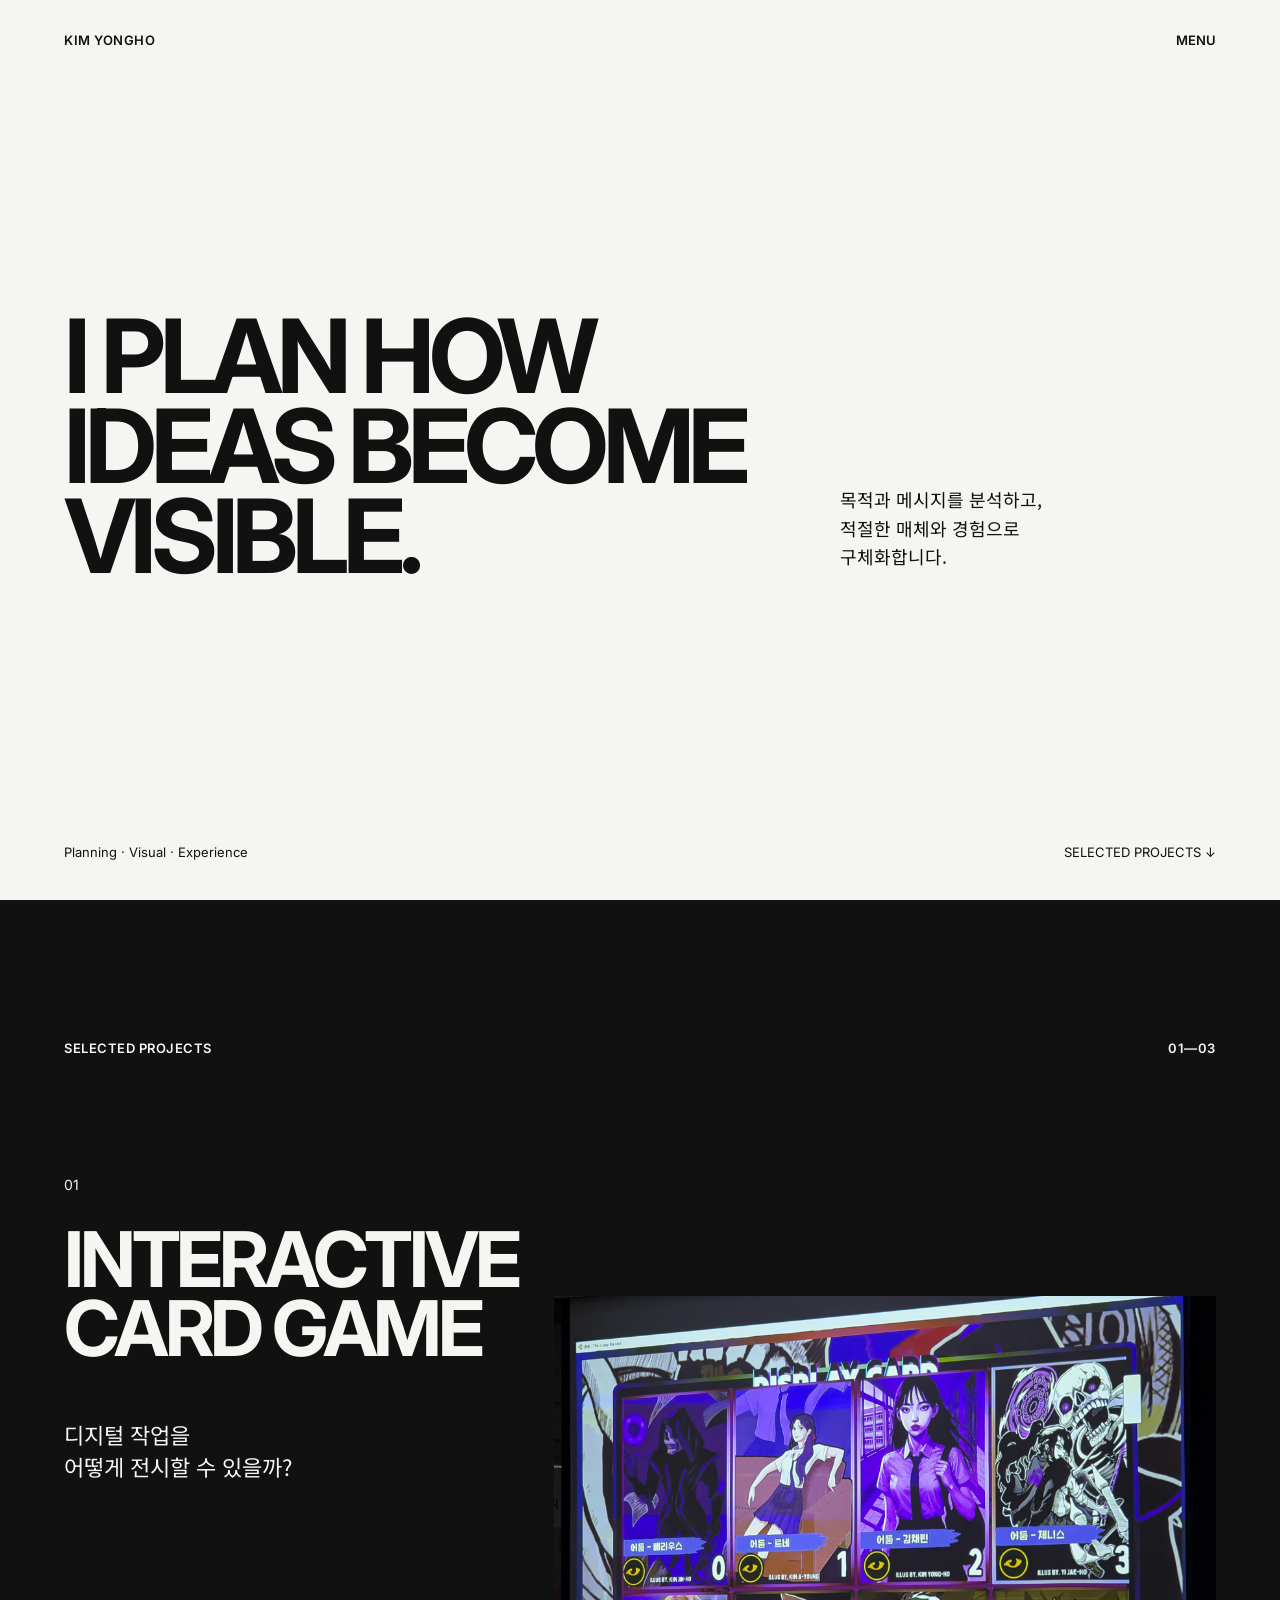
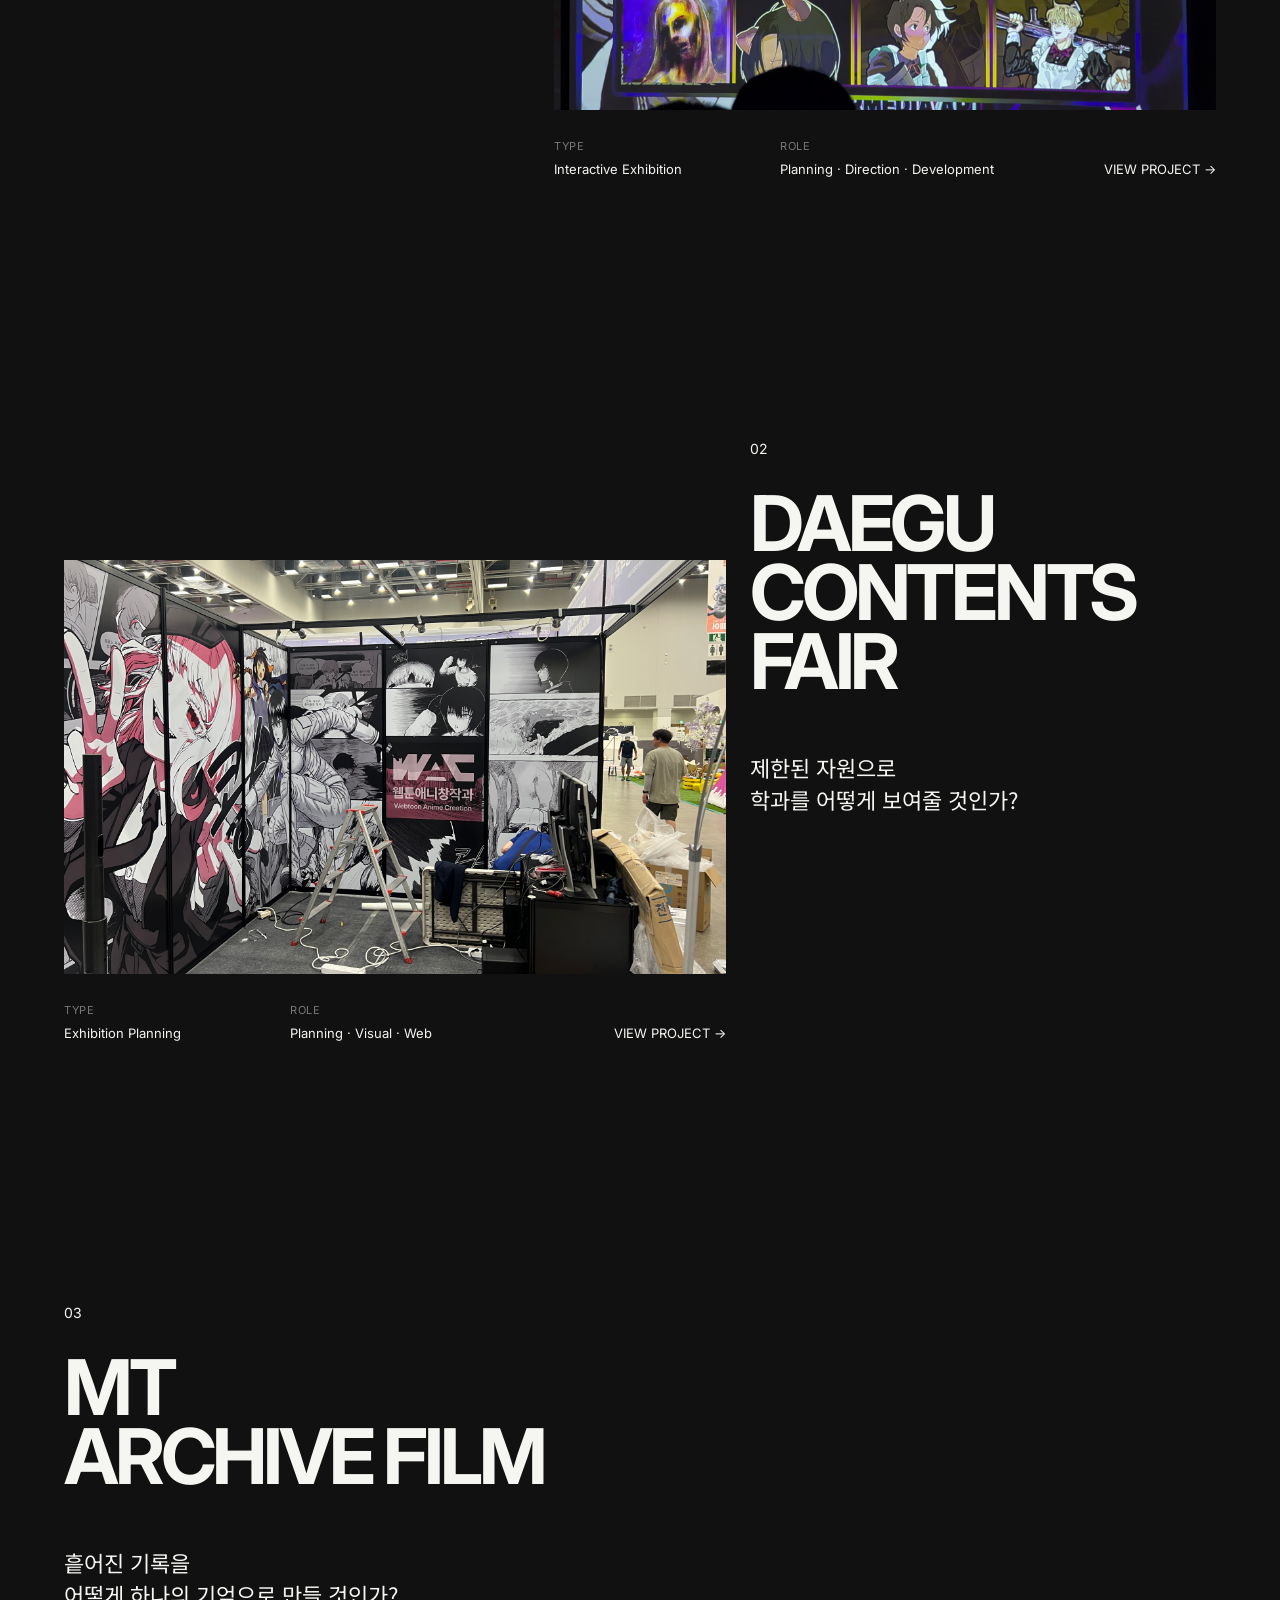
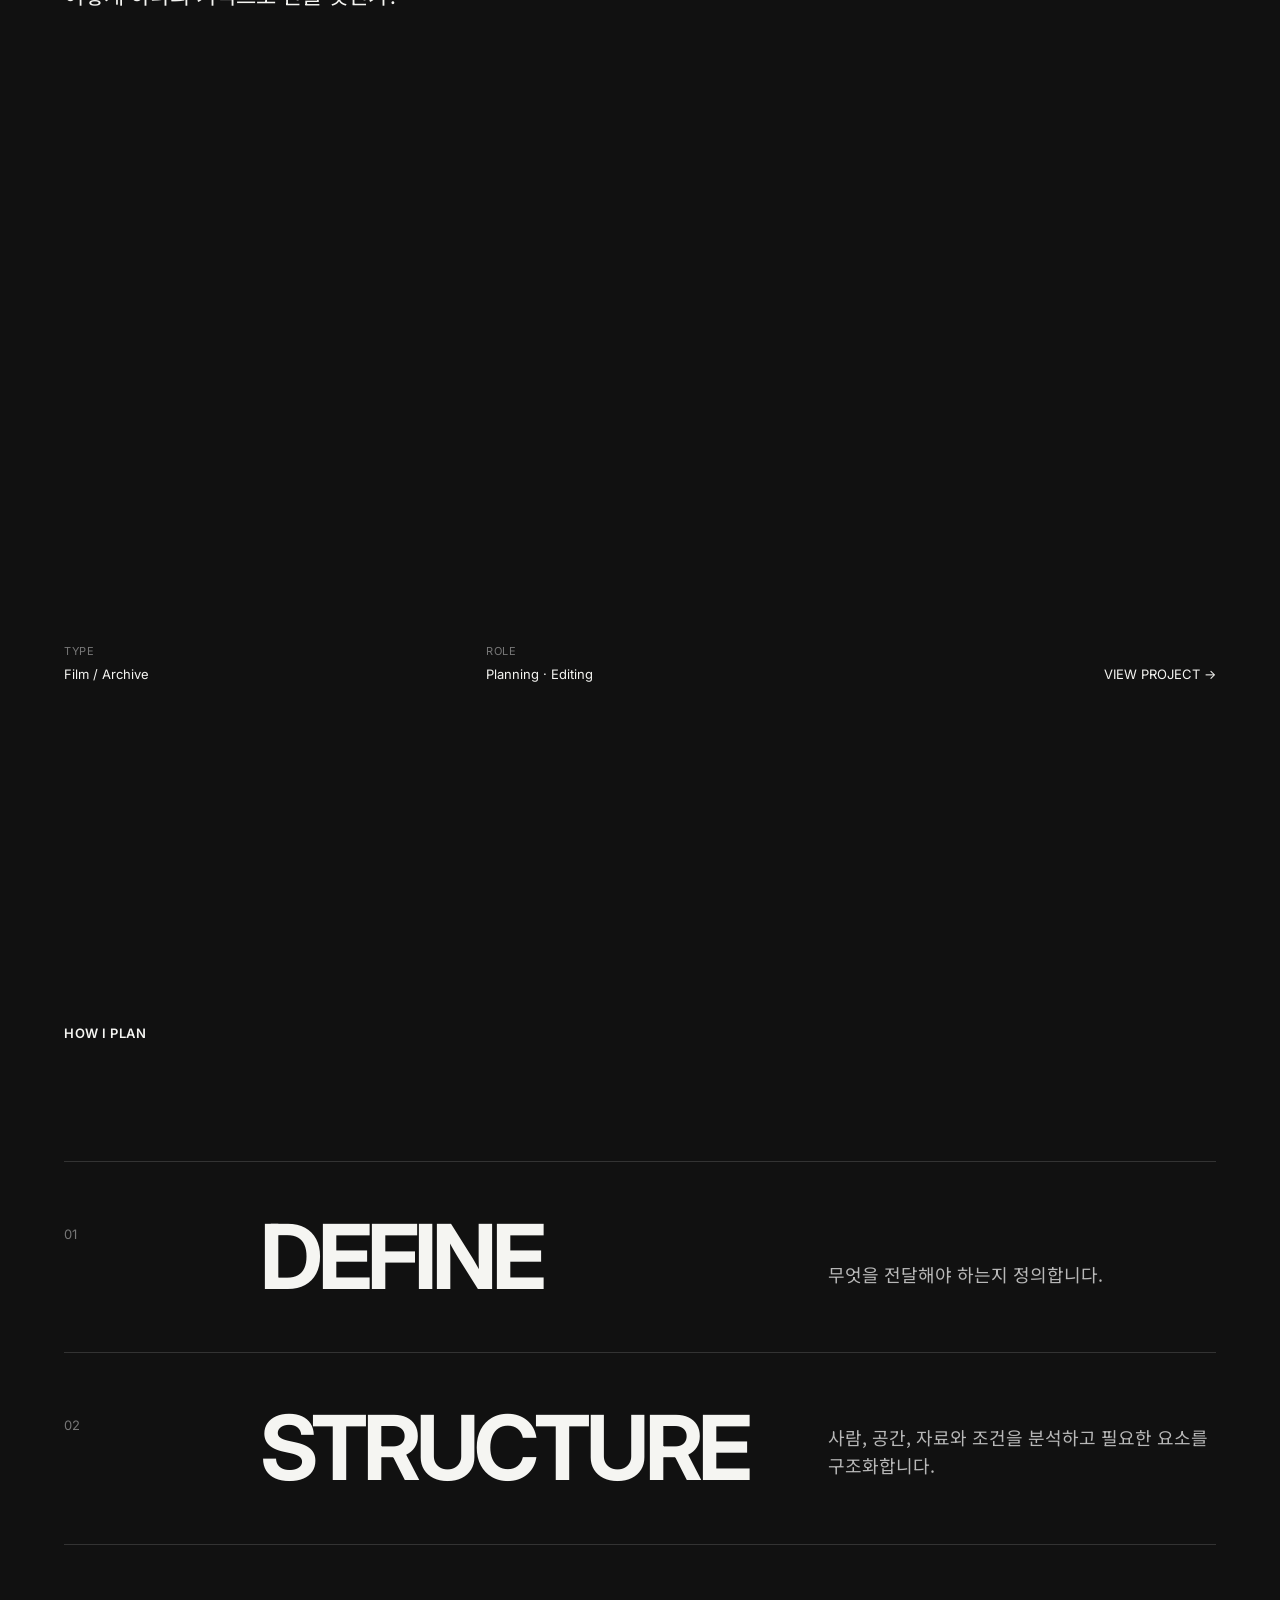
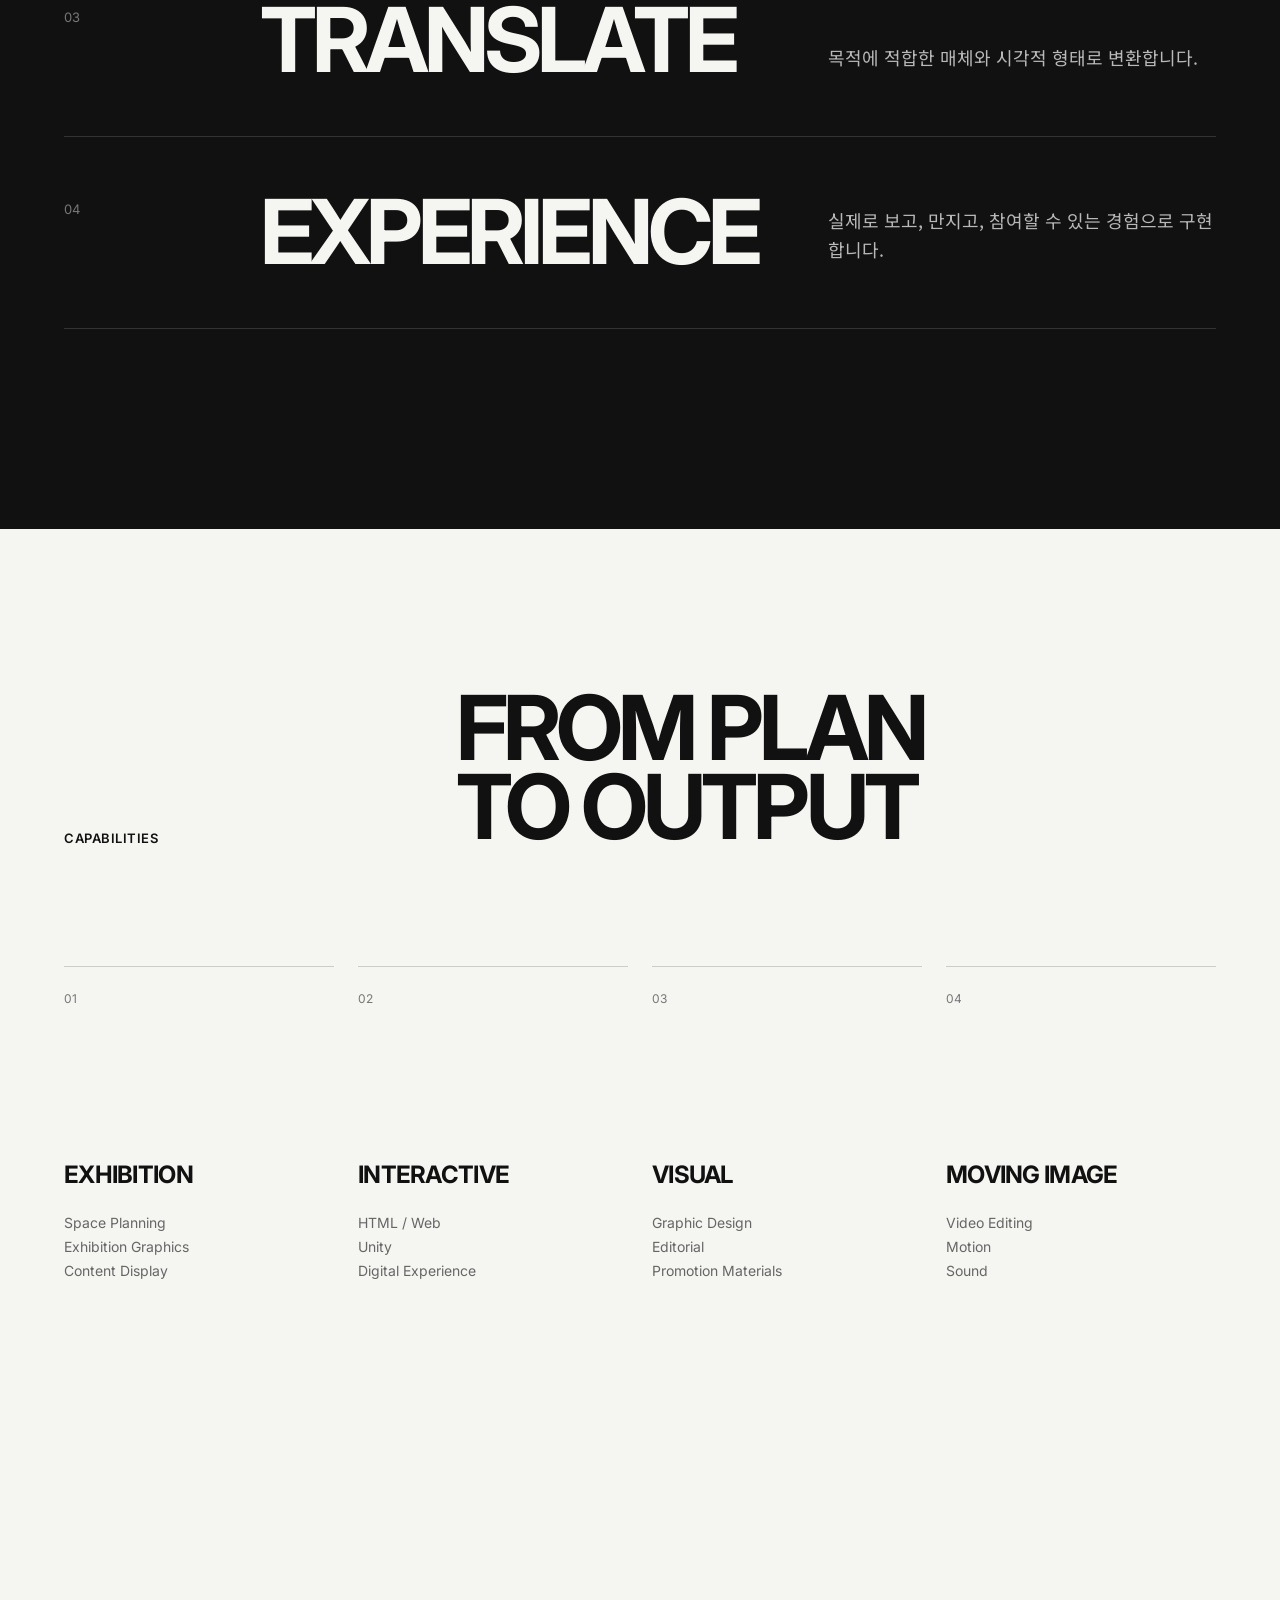
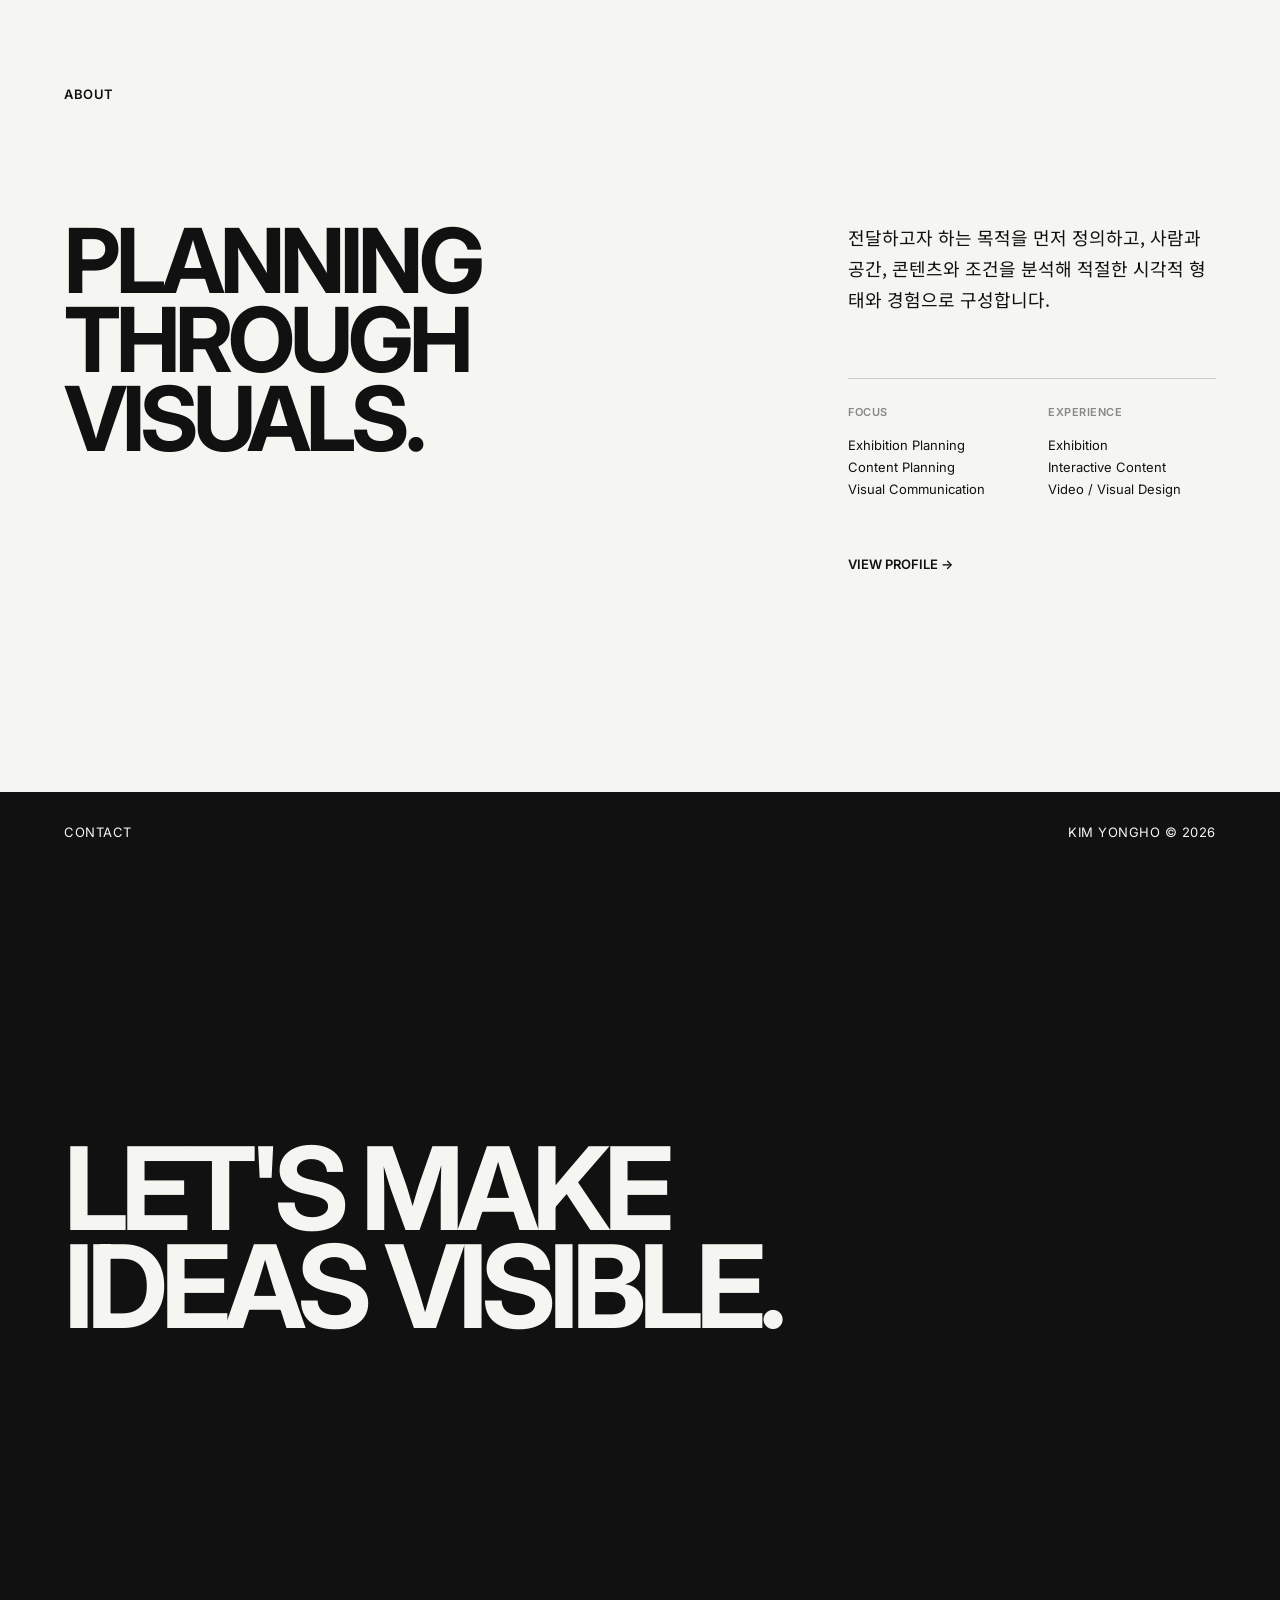
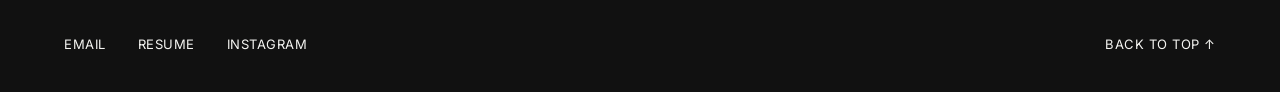
==== index.html @ 168c6ef5 "Update portfolio pages" ====
<!DOCTYPE html>
<html lang="ko">

<head>
  <meta charset="UTF-8">
  <meta name="viewport" content="width=device-width, initial-scale=1.0">

  <title>Kim Yongho Portfolio</title>

  <link rel="preconnect" href="https://fonts.googleapis.com">
  <link rel="preconnect" href="https://fonts.gstatic.com" crossorigin>

  <link
    href="https://fonts.googleapis.com/css2?family=Inter:wght@400;500;600;700&family=Noto+Sans+KR:wght@400;500;600;700&display=swap"
    rel="stylesheet"
  >

  <link rel="stylesheet" href="style.css">
</head>


<body id="top">


  <!-- =========================
       HERO
  ========================= -->

  <header class="hero">

    <div class="hero-top">
      <div class="name">KIM YONGHO</div>

      <button class="menu-button">
        MENU
      </button>
    </div>


    <div class="hero-main">

      <h1>
        I PLAN HOW<br>
        IDEAS BECOME<br>
        VISIBLE.
      </h1>


      <div class="hero-description">

        <p>
          목적과 메시지를 분석하고,<br>
          적절한 매체와 경험으로<br>
          구체화합니다.
        </p>

      </div>

    </div>


    <div class="hero-bottom">

      <p>
        Planning · Visual · Experience
      </p>

      <a href="#projects">
        SELECTED PROJECTS ↓
      </a>

    </div>

  </header>



  <!-- =========================
       MENU OVERLAY
  ========================= -->

  <div
    class="menu-overlay"
    id="menuOverlay"
  >

    <div class="menu-overlay-top">

      <p>
        KIM YONGHO
      </p>

      <button
        class="menu-close"
        id="menuClose"
      >
        CLOSE
      </button>

    </div>


    <nav class="menu-nav">

      <a
        href="#top"
        class="menu-link"
      >
        <span>01</span>
        HOME
      </a>


      <a
        href="#projects"
        class="menu-link"
      >
        <span>02</span>
        PROJECTS
      </a>


      <a
        href="#about"
        class="menu-link"
      >
        <span>03</span>
        ABOUT
      </a>


      <a
        href="#contact"
        class="menu-link"
      >
        <span>04</span>
        CONTACT
      </a>

    </nav>

  </div>



  <main>


    <!-- =========================
         SELECTED PROJECTS
    ========================= -->

    <section
      class="projects"
      id="projects"
    >

      <div class="section-header">

        <p>
          SELECTED PROJECTS
        </p>

        <p>
          01—03
        </p>

      </div>



      <!-- PROJECT 01 -->

      <article class="project project-featured">

        <div class="project-info">

          <p class="project-number">
            01
          </p>

          <h2>
            INTERACTIVE<br>
            CARD GAME
          </h2>

          <p class="project-question">
            디지털 작업을<br>
            어떻게 전시할 수 있을까?
          </p>

        </div>


        <div class="project-visual">

          <img
            class="project-image"
            src="assets/images/cardgame-main.jpg"
            alt="학과 과제전에 전시된 인터랙티브 카드게임 프로젝트"
          >

        </div>


        <div class="project-meta">

          <div>
            <p class="meta-label">
              TYPE
            </p>

            <p>
              Interactive Exhibition
            </p>
          </div>


          <div>
            <p class="meta-label">
              ROLE
            </p>

            <p>
              Planning · Direction · Development
            </p>
          </div>


          <a
            href="projects/cardgame.html"
            class="project-link"
          >
            VIEW PROJECT →
          </a>

        </div>

      </article>



      <!-- PROJECT 02 -->

      <article class="project project-02">

        <div class="project-info">

          <p class="project-number">
            02
          </p>

          <h2>
            DAEGU<br>
            CONTENTS FAIR
          </h2>

          <p class="project-question">
            제한된 자원으로<br>
            학과를 어떻게 보여줄 것인가?
          </p>

        </div>


        <div class="project-visual">

          <img
            class="project-image"
            src="assets/images/contentsfair-main.jpg"
            alt="대구콘텐츠페어 학과 홍보 부스 전경"
          >

        </div>


        <div class="project-meta">

          <div>
            <p class="meta-label">
              TYPE
            </p>

            <p>
              Exhibition Planning
            </p>
          </div>


          <div>
            <p class="meta-label">
              ROLE
            </p>

            <p>
              Planning · Visual · Web
            </p>
          </div>


          <a
            href="projects/contentsfair.html"
            class="project-link"
          >
            VIEW PROJECT →
          </a>

        </div>

      </article>



      <!-- PROJECT 03 -->

      <article class="project project-03">

        <div class="project-info">

          <p class="project-number">
            03
          </p>

          <h2>
            MT<br>
            ARCHIVE FILM
          </h2>

          <p class="project-question">
            흩어진 기록을<br>
            어떻게 하나의 기억으로 만들 것인가?
          </p>

        </div>


        <div class="project-visual">

          <video
            class="project-video"
            autoplay
            muted
            loop
            playsinline
          >

            <source
              src="assets/video/mtfilm-preview.mp4"
              type="video/mp4"
            >

          </video>

        </div>


        <div class="project-meta">

          <div>
            <p class="meta-label">
              TYPE
            </p>

            <p>
              Film / Archive
            </p>
          </div>


          <div>
            <p class="meta-label">
              ROLE
            </p>

            <p>
              Planning · Editing
            </p>
          </div>


          <a
            href="projects/mtfilm.html"
            class="project-link"
          >
            VIEW PROJECT →
          </a>

        </div>

      </article>

    </section>



    <!-- =========================
         VISUAL WORKS
         현재 CSS에서 display:none
    ========================= -->

    <section class="visual-works">

      <div class="visual-works-header">

        <div>

          <p class="section-kicker">
            SELECTED VISUAL WORKS
          </p>

          <h2>
            VISUAL<br>
            COMMUNICATION
          </h2>

        </div>


        <p class="visual-works-intro">
          Pamphlet · Banner · Poster · Promotion Materials
        </p>

      </div>


      <div class="visual-grid">


        <article class="visual-item visual-item-large">

          <div class="visual-placeholder">
            PAMPHLET IMAGE
          </div>

          <div class="visual-caption">
            <p>Department Promotion Pamphlet</p>
            <p>Editorial / Print</p>
          </div>

        </article>



        <article class="visual-item">

          <div class="visual-placeholder visual-placeholder-portrait">
            BANNER IMAGE
          </div>

          <div class="visual-caption">
            <p>Department Banner</p>
            <p>Graphic / Promotion</p>
          </div>

        </article>



        <article class="visual-item">

          <div class="visual-placeholder visual-placeholder-square">
            POSTER IMAGE
          </div>

          <div class="visual-caption">
            <p>Exhibition Graphic</p>
            <p>Graphic Design</p>
          </div>

        </article>



        <article class="visual-item visual-item-wide">

          <div class="visual-placeholder">
            PROMOTION IMAGE
          </div>

          <div class="visual-caption">
            <p>Promotion Materials</p>
            <p>Visual Communication</p>
          </div>

        </article>

      </div>

    </section>



    <!-- =========================
         HOW I PLAN
    ========================= -->

    <section class="planning-approach">

      <div class="planning-header">
        <p>HOW I PLAN</p>
      </div>


      <div class="planning-list">


        <article class="planning-step">

          <p class="planning-number">
            01
          </p>

          <div class="planning-content">

            <h2>
              DEFINE
            </h2>

            <p>
              무엇을 전달해야 하는지 정의합니다.
            </p>

          </div>

        </article>



        <article class="planning-step">

          <p class="planning-number">
            02
          </p>

          <div class="planning-content">

            <h2>
              STRUCTURE
            </h2>

            <p>
              사람, 공간, 자료와 조건을 분석하고
              필요한 요소를 구조화합니다.
            </p>

          </div>

        </article>



        <article class="planning-step">

          <p class="planning-number">
            03
          </p>

          <div class="planning-content">

            <h2>
              TRANSLATE
            </h2>

            <p>
              목적에 적합한 매체와
              시각적 형태로 변환합니다.
            </p>

          </div>

        </article>



        <article class="planning-step">

          <p class="planning-number">
            04
          </p>

          <div class="planning-content">

            <h2>
              EXPERIENCE
            </h2>

            <p>
              실제로 보고, 만지고, 참여할 수 있는
              경험으로 구현합니다.
            </p>

          </div>

        </article>

      </div>

    </section>



    <!-- =========================
         CAPABILITIES
    ========================= -->

    <section class="capabilities">

      <div class="capabilities-header">

        <p>
          CAPABILITIES
        </p>

        <h2>
          FROM PLAN<br>
          TO OUTPUT
        </h2>

      </div>


      <div class="capabilities-grid">


        <article class="capability">

          <p class="capability-number">
            01
          </p>

          <h3>
            EXHIBITION
          </h3>

          <p>
            Space Planning<br>
            Exhibition Graphics<br>
            Content Display
          </p>

        </article>



        <article class="capability">

          <p class="capability-number">
            02
          </p>

          <h3>
            INTERACTIVE
          </h3>

          <p>
            HTML / Web<br>
            Unity<br>
            Digital Experience
          </p>

        </article>



        <article class="capability">

          <p class="capability-number">
            03
          </p>

          <h3>
            VISUAL
          </h3>

          <p>
            Graphic Design<br>
            Editorial<br>
            Promotion Materials
          </p>

        </article>



        <article class="capability">

          <p class="capability-number">
            04
          </p>

          <h3>
            MOVING IMAGE
          </h3>

          <p>
            Video Editing<br>
            Motion<br>
            Sound
          </p>

        </article>

      </div>

    </section>



    <!-- =========================
         ABOUT
    ========================= -->

    <section
      class="about-preview"
      id="about"
    >

      <div class="about-label">

        <p>
          ABOUT
        </p>

      </div>


      <div class="about-content">


        <div class="about-intro">

          <h2>
            PLANNING<br>
            THROUGH<br>
            VISUALS.
          </h2>

        </div>


        <div class="about-details">

          <p class="about-summary">
            전달하고자 하는 목적을 먼저 정의하고,
            사람과 공간, 콘텐츠와 조건을 분석해
            적절한 시각적 형태와 경험으로 구성합니다.
          </p>


          <div class="about-meta">


            <div>

              <p class="about-meta-label">
                FOCUS
              </p>

              <p>
                Exhibition Planning<br>
                Content Planning<br>
                Visual Communication
              </p>

            </div>


            <div>

              <p class="about-meta-label">
                EXPERIENCE
              </p>

              <p>
                Exhibition<br>
                Interactive Content<br>
                Video / Visual Design
              </p>

            </div>

          </div>


          <a
            href="#"
            class="about-link"
          >
            VIEW PROFILE →
          </a>

        </div>

      </div>

    </section>



    <!-- =========================
         CONTACT
    ========================= -->

    <footer
      class="contact"
      id="contact"
    >

      <div class="contact-top">

        <p>
          CONTACT
        </p>

        <p>
          KIM YONGHO © 2026
        </p>

      </div>


      <div class="contact-main">

        <h2>
          LET'S MAKE<br>
          IDEAS VISIBLE.
        </h2>

      </div>


      <div class="contact-bottom">


        <div class="contact-links">

          <a href="mailto:guid4701@naver.com">
            EMAIL
          </a>

          <a href="assets/files/resume.pdf" 
             target="_blank">
            RESUME
          </a>

          <a href="https://www.instagram.com/mmijggh/"
            target="_blank"
            rel="noopener noreferrer"
          >
            INSTAGRAM
          </a>

        </div>


        <a
          href="#top"
          class="back-to-top"
        >
          BACK TO TOP ↑
        </a>

      </div>

    </footer>


  </main>


  <script src="main.js"></script>

</body>

</html>
---- style.css ----
* {
  box-sizing: border-box;
}

html,
body {
  margin: 0;
  padding: 0;
}

body {
  font-family: "Inter", "Noto Sans KR", sans-serif;
  background: #f5f5f2;
  color: #111111;
}

/* HERO */

.hero {
  min-height: 100vh;
  padding: 32px 64px 40px;

  display: flex;
  flex-direction: column;
  justify-content: space-between;
}

/* TOP */

.hero-top {
  display: flex;
  justify-content: space-between;
  align-items: center;

  font-size: 13px;
  font-weight: 600;
  letter-spacing: 0.04em;
}

.menu-button {
  border: 0;
  background: transparent;
  padding: 0;

  font: inherit;
  color: inherit;

  cursor: pointer;
}

/* MAIN */

.hero-main {
  display: grid;
  grid-template-columns: 8fr 4fr;
  align-items: end;
  gap: 24px;
}

.hero h1 {
  margin: 0;

  font-size: clamp(72px, 8vw, 128px);
  line-height: 0.88;
  letter-spacing: -0.06em;
  font-weight: 700;
}

.hero-description {
  padding-bottom: 10px;
}

.hero-description p {
  margin: 0;

  font-size: 18px;
  line-height: 1.6;
}

/* BOTTOM */

.hero-bottom {
  display: flex;
  justify-content: space-between;
  align-items: flex-end;

  font-size: 13px;
}

.hero-bottom p {
  margin: 0;
}

.hero-bottom a {
  color: inherit;
  text-decoration: none;
}

/* MOBILE */

@media (max-width: 768px) {
  .hero {
    padding: 24px;
  }

  .hero-main {
    grid-template-columns: 1fr;
    gap: 40px;
  }

  .hero h1 {
    font-size: clamp(52px, 15vw, 80px);
  }

  .hero-description p {
    font-size: 16px;
  }

  .hero-bottom {
    gap: 20px;
  }
}
/* =========================
   SELECTED PROJECTS
========================= */

.projects {
  padding: 140px 64px 180px;
  background: #111111;
  color: #f5f5f2;
}

.section-header {
  display: flex;
  justify-content: space-between;

  margin-bottom: 120px;

  font-size: 13px;
  font-weight: 600;
  letter-spacing: 0.04em;
}

.section-header p {
  margin: 0;
}

/* PROJECT */

.project {
  display: grid;
  grid-template-columns: repeat(12, 1fr);
  column-gap: 24px;
}

.project-info {
  grid-column: 1 / span 5;
}

.project-number {
  margin: 0 0 32px;

  font-size: 14px;
}

.project h2 {
  margin: 0;

  font-size: clamp(56px, 6vw, 94px);
  line-height: 0.9;
  letter-spacing: -0.055em;
}

.project-question {
  margin: 56px 0 0;

  font-size: 22px;
  line-height: 1.45;
}

/* PROJECT IMAGE */

.project-visual {
  grid-column: 6 / -1;

  margin-top: 120px;
}

.image-placeholder {
  aspect-ratio: 16 / 10;

  display: flex;
  align-items: center;
  justify-content: center;

  background: #292929;
  color: #777777;

  font-size: 13px;
  letter-spacing: 0.05em;
}

/* META */

.project-meta {
  grid-column: 6 / -1;

  display: grid;
  grid-template-columns: 2fr 3fr auto;
  gap: 32px;

  align-items: end;

  margin-top: 28px;

  font-size: 13px;
  line-height: 1.5;
}

.project-meta p {
  margin: 0;
}

.meta-label {
  margin-bottom: 6px !important;

  color: #777777;

  font-size: 11px;
  letter-spacing: 0.05em;
}

.project-link {
  color: inherit;
  text-decoration: none;
  white-space: nowrap;
}

/* MOBILE */

@media (max-width: 768px) {

  .projects {
    padding: 100px 24px 120px;
  }

  .section-header {
    margin-bottom: 72px;
  }

  .project {
    display: block;
  }

  .project h2 {
    font-size: clamp(48px, 14vw, 72px);
  }

  .project-question {
    margin-top: 36px;

    font-size: 18px;
  }

  .project-visual {
    margin-top: 64px;
  }

  .project-meta {
    display: grid;
    grid-template-columns: 1fr;
    gap: 24px;

    margin-top: 24px;
  }

  .project-link {
    margin-top: 16px;
  }
}
/* =========================
   PROJECT SPACING
========================= */

.project + .project {
  margin-top: 260px;
}


/* PROJECT 02
   이미지 왼쪽 / 텍스트 오른쪽
*/

.project-02 .project-info {
  grid-column: 8 / -1;
  grid-row: 1;
}

.project-02 .project-visual {
  grid-column: 1 / span 7;
  grid-row: 1;

  margin-top: 120px;
}

.project-02 .project-meta {
  grid-column: 1 / span 7;
}


/* PROJECT 03
   타이틀 위 / 와이드 이미지 아래
*/

.project-03 .project-info {
  grid-column: 1 / span 8;
}

.project-03 .project-visual {
  grid-column: 1 / -1;

  margin-top: 100px;
}

.project-03 .image-placeholder {
  aspect-ratio: 16 / 7;
}

.project-03 .project-meta {
  grid-column: 1 / -1;

  grid-template-columns: 2fr 3fr auto;
}


/* MOBILE RESET */

@media (max-width: 768px) {

  .project + .project {
    margin-top: 160px;
  }

  .project-02 .project-info,
  .project-02 .project-visual,
  .project-02 .project-meta,
  .project-03 .project-info,
  .project-03 .project-visual,
  .project-03 .project-meta {
    display: block;
    width: 100%;
  }

  .project-02 .project-visual,
  .project-03 .project-visual {
    margin-top: 64px;
  }

  .project-03 .image-placeholder {
    aspect-ratio: 16 / 10;
  }

  .project-02 .project-meta,
  .project-03 .project-meta {
    display: grid;
    grid-template-columns: 1fr;
  }
}
/* =========================
   SELECTED VISUAL WORKS
========================= */

.visual-works {
  padding: 160px 64px 200px;

  background: #f5f5f2;
  color: #111111;
}


/* HEADER */

.visual-works-header {
  display: grid;
  grid-template-columns: repeat(12, 1fr);
  gap: 24px;

  align-items: end;

  margin-bottom: 120px;
}

.visual-works-header > div {
  grid-column: 1 / span 7;
}

.section-kicker {
  margin: 0 0 28px;

  font-size: 13px;
  font-weight: 600;
  letter-spacing: 0.04em;
}

.visual-works h2 {
  margin: 0;

  font-size: clamp(64px, 7vw, 108px);
  line-height: 0.88;
  letter-spacing: -0.055em;
}

.visual-works-intro {
  grid-column: 9 / -1;

  margin: 0;

  font-size: 15px;
  line-height: 1.6;
}


/* GRID */

.visual-grid {
  display: grid;
  grid-template-columns: repeat(12, 1fr);
  gap: 80px 24px;
}

.visual-item {
  grid-column: span 4;
}

.visual-item-large {
  grid-column: span 7;
}

.visual-item-wide {
  grid-column: 5 / -1;
}


/* PLACEHOLDER */

.visual-placeholder {
  aspect-ratio: 4 / 3;

  display: flex;
  align-items: center;
  justify-content: center;

  background: #deded8;
  color: #8a8a84;

  font-size: 12px;
  letter-spacing: 0.05em;
}

.visual-placeholder-portrait {
  aspect-ratio: 3 / 4;
}

.visual-placeholder-square {
  aspect-ratio: 1 / 1;
}


/* CAPTION */

.visual-caption {
  display: flex;
  justify-content: space-between;
  gap: 24px;

  margin-top: 14px;

  font-size: 12px;
  line-height: 1.5;
}

.visual-caption p {
  margin: 0;
}

.visual-caption p:last-child {
  color: #777777;
  text-align: right;
}


/* MOBILE */

@media (max-width: 768px) {

  .visual-works {
    padding: 100px 24px 120px;
  }

  .visual-works-header {
    display: block;
    margin-bottom: 72px;
  }

  .visual-works h2 {
    font-size: clamp(48px, 14vw, 72px);
  }

  .visual-works-intro {
    margin-top: 36px;
  }

  .visual-grid {
    display: block;
  }

  .visual-item,
  .visual-item-large,
  .visual-item-wide {
    width: 100%;
    margin-bottom: 72px;
  }

  .visual-caption {
    gap: 16px;
  }
}
/* =========================
   PLANNING APPROACH
========================= */

.planning-approach {
  padding: 160px 64px 200px;

  background: #111111;
  color: #f5f5f2;
}

.planning-header {
  margin-bottom: 120px;
}

.planning-header p {
  margin: 0;

  font-size: 13px;
  font-weight: 600;
  letter-spacing: 0.04em;
}


/* STEP */

.planning-step {
  display: grid;
  grid-template-columns: repeat(12, 1fr);
  gap: 24px;

  padding: 56px 0;

  border-top: 1px solid #333333;
}

.planning-step:last-child {
  border-bottom: 1px solid #333333;
}

.planning-number {
  grid-column: 1 / span 1;

  margin: 8px 0 0;

  font-size: 13px;
  color: #777777;
}

.planning-content {
  grid-column: 3 / -1;

  display: grid;
  grid-template-columns: 7fr 5fr;
  gap: 24px;

  align-items: end;
}

.planning-content h2 {
  margin: 0;

  font-size: clamp(64px, 7vw, 108px);
  line-height: 0.88;
  letter-spacing: -0.055em;
}

.planning-content p {
  margin: 0 0 8px;

  max-width: 420px;

  font-size: 18px;
  line-height: 1.6;
  color: #b8b8b8;
}


/* HOVER */

.planning-step {
  transition: padding 0.3s ease;
}

.planning-step:hover {
  padding-left: 16px;
}


/* MOBILE */

@media (max-width: 768px) {

  .planning-approach {
    padding: 100px 24px 120px;
  }

  .planning-header {
    margin-bottom: 72px;
  }

  .planning-step {
    display: block;

    padding: 40px 0;
  }

  .planning-number {
    margin-bottom: 24px;
  }

  .planning-content {
    display: block;
  }

  .planning-content h2 {
    font-size: clamp(48px, 14vw, 72px);
  }

  .planning-content p {
    margin-top: 28px;

    font-size: 16px;
  }

  .planning-step:hover {
    padding-left: 0;
  }
}
/* =========================
   CAPABILITIES
========================= */

.capabilities {
  padding: 160px 64px 200px;

  background: #f5f5f2;
  color: #111111;
}

.capabilities-header {
  display: grid;
  grid-template-columns: repeat(12, 1fr);
  gap: 24px;

  align-items: end;

  margin-bottom: 120px;
}

.capabilities-header > p {
  grid-column: 1 / span 3;

  margin: 0;

  font-size: 13px;
  font-weight: 600;
  letter-spacing: 0.04em;
}

.capabilities-header h2 {
  grid-column: 5 / -1;

  margin: 0;

  font-size: clamp(64px, 7vw, 108px);
  line-height: 0.88;
  letter-spacing: -0.055em;
}


/* GRID */

.capabilities-grid {
  display: grid;
  grid-template-columns: repeat(4, 1fr);
  gap: 24px;
}

.capability {
  min-height: 340px;

  display: flex;
  flex-direction: column;

  padding: 24px 0;

  border-top: 1px solid #cccccc;
}

.capability-number {
  margin: 0 0 auto;

  font-size: 12px;
  color: #777777;
}

.capability h3 {
  margin: 0 0 24px;

  font-size: 24px;
  line-height: 1;
  letter-spacing: -0.03em;
}

.capability > p:last-child {
  margin: 0;

  font-size: 14px;
  line-height: 1.7;
  color: #666666;
}


/* MOBILE */

@media (max-width: 768px) {

  .capabilities {
    padding: 100px 24px 120px;
  }

  .capabilities-header {
    display: block;
    margin-bottom: 72px;
  }

  .capabilities-header h2 {
    margin-top: 32px;

    font-size: clamp(48px, 14vw, 72px);
  }

  .capabilities-grid {
    grid-template-columns: 1fr;
  }

  .capability {
    min-height: 220px;
  }
  .project-video {
    aspect-ratio: 16 / 10;
  }
}
/* =========================
   ABOUT
========================= */

.about-preview {
  padding: 180px 64px 220px;

  background: #f5f5f2;
  color: #111111;
}

.about-label {
  margin-bottom: 120px;
}

.about-label p {
  margin: 0;

  font-size: 13px;
  font-weight: 600;
  letter-spacing: 0.04em;
}


.about-content {
  display: grid;
  grid-template-columns: repeat(12, 1fr);
  gap: 24px;
}

.about-intro {
  grid-column: 1 / span 7;
}

.about-intro h2 {
  margin: 0;

  font-family: "Inter", sans-serif;
  font-size: clamp(64px, 7vw, 108px);
  font-weight: 700;
  line-height: 0.88;
  letter-spacing: -0.055em;
}

.about-details {
  grid-column: 9 / -1;

  display: flex;
  flex-direction: column;
  justify-content: flex-end;
}

.about-summary {
  margin: 0 0 64px;

  font-family: "Noto Sans KR", "Inter", sans-serif;
  font-size: 18px;
  line-height: 1.7;
}

.about-text {
  grid-column: 9 / -1;
}


.about-text p {
  margin: 0;

  font-size: 18px;
  line-height: 1.7;
}

.about-link {
  display: inline-block;

  margin-top: 48px;

  color: inherit;
  text-decoration: none;

  font-size: 13px;
  font-weight: 600;
}
/* META */

.about-meta {
  display: grid;
  grid-template-columns: 1fr 1fr;
  gap: 32px;

  padding-top: 24px;

  border-top: 1px solid #cccccc;
}

.about-meta p {
  margin: 0;

  font-size: 13px;
  line-height: 1.7;
}

.about-meta-label {
  margin-bottom: 12px !important;

  color: #888888;

  font-size: 11px !important;
  font-weight: 600;
  letter-spacing: 0.05em;
}


/* LINK */

.about-link {
  display: inline-block;
  align-self: flex-start;

  margin-top: 56px;

  color: inherit;
  text-decoration: none;

  font-size: 13px;
  font-weight: 600;
}


/* =========================
   CONTACT / FOOTER
========================= */

.contact {
  min-height: 100vh;

  display: flex;
  flex-direction: column;
  justify-content: space-between;

  padding: 32px 64px 40px;

  background: #111111;
  color: #f5f5f2;
}

.contact-top,
.contact-bottom {
  display: flex;
  justify-content: space-between;

  font-size: 13px;
  letter-spacing: 0.04em;
}

.contact-top p {
  margin: 0;
}

.contact-main h2 {
  margin: 0;

  font-size: clamp(72px, 9vw, 140px);
  line-height: 0.85;
  letter-spacing: -0.06em;
}

.contact-links {
  display: flex;
  gap: 32px;
}

.contact a {
  color: inherit;
  text-decoration: none;
}



/* MOBILE */

@media (max-width: 768px) {

  .about-preview {
    padding: 100px 24px 120px;
  }

  .about-label {
    margin-bottom: 72px;
  }

  .about-content {
    display: block;
  }

  .about-intro h2 {
    font-size: clamp(48px, 14vw, 72px);
  }

  .about-details {
    margin-top: 64px;
  }

  .about-summary {
    margin-bottom: 48px;

    font-size: 16px;
  }

  .about-meta {
    grid-template-columns: 1fr;
    gap: 32px;
  }
}
.hero h1,
.project h2,
.visual-works h2,
.planning-content h2,
.capabilities-header h2,
.about-content h2,
.contact-main h2 {
  font-family: "Inter", sans-serif;
  font-weight: 700;
}
.hero-description,
.project-question,
.planning-content p,
.about-text,
.visual-caption {
  font-family: "Noto Sans KR", "Inter", sans-serif;
}
.project-image {
  display: block;
  width: 100%;
  aspect-ratio: 16 / 10;
  object-fit: cover;
}
.project-video {
  display: block;
  width: 100%;
  aspect-ratio: 16 / 7;
  object-fit: cover;
}
.visual-works {
  display: none;
}

/* =========================
   PROJECT DETAIL
========================= */

.project-detail-hero {
  min-height: 100vh;

  display: flex;
  flex-direction: column;
  justify-content: space-between;

  padding: 32px 64px 48px;

  background: #f5f5f2;
  color: #111111;
}

.detail-nav {
  display: flex;
  justify-content: space-between;

  font-size: 13px;
  font-weight: 600;
}

.detail-nav a {
  color: inherit;
  text-decoration: none;
}


/* HERO */

.detail-hero-main {
  padding: 100px 0 80px;
}

.detail-number {
  margin: 0 0 32px;

  font-size: 13px;
  color: #777777;
}

.detail-hero-main h1 {
  margin: 0;

  font-family: "Inter", sans-serif;
  font-size: clamp(72px, 9vw, 140px);
  font-weight: 700;
  line-height: 0.84;
  letter-spacing: -0.06em;
}

.detail-question {
  margin: 56px 0 0;

  font-family: "Noto Sans KR", sans-serif;
  font-size: 24px;
  line-height: 1.5;
}


/* META */

.detail-meta {
  display: grid;
  grid-template-columns: repeat(3, 1fr);
  gap: 24px;

  max-width: 700px;
  margin-left: auto;

  padding-top: 24px;

  border-top: 1px solid #cccccc;
}

.detail-meta p {
  margin: 0;

  font-size: 13px;
  line-height: 1.6;
}


/* MAIN VISUAL */

.detail-visual {
  padding: 64px;

  background: #111111;
}

.detail-visual img {
  display: block;

  width: 100%;
  max-height: 90vh;

  object-fit: cover;
}


/* CONTENT */

.project-detail {
  background: #f5f5f2;
}

.detail-section {
  padding: 180px 64px;

  border-bottom: 1px solid #d4d4d0;
}

.detail-section-label {
  margin-bottom: 100px;
}

.detail-section-label p {
  margin: 0;

  font-size: 12px;
  font-weight: 600;
  letter-spacing: 0.05em;
}

.detail-section-content {
  display: grid;
  grid-template-columns: repeat(12, 1fr);
  gap: 24px;
}

.detail-section-content h2 {
  grid-column: 1 / span 7;

  margin: 0;

  font-family: "Inter", sans-serif;
  font-size: clamp(58px, 6vw, 96px);
  font-weight: 700;
  line-height: 0.9;
  letter-spacing: -0.055em;
}

.detail-copy {
  grid-column: 9 / -1;

  align-self: end;
}

.detail-copy p {
  margin: 0 0 28px;

  font-family: "Noto Sans KR", sans-serif;
  font-size: 17px;
  line-height: 1.8;
}

.detail-copy p:last-child {
  margin-bottom: 0;
}


/* STRATEGY */

.detail-strategy {
  background: #111111;
  color: #f5f5f2;
}

.strategy-flow {
  grid-column: 3 / -1;

  margin-top: 100px;
}

.strategy-flow > div {
  display: flex;
  align-items: center;
  gap: 48px;

  padding: 28px 0;

  border-top: 1px solid #333333;
}

.strategy-flow > div:last-child {
  border-bottom: 1px solid #333333;
}

.strategy-flow span {
  font-size: 12px;
  color: #777777;
}

.strategy-flow strong {
  font-family: "Inter", sans-serif;
  font-size: clamp(30px, 4vw, 58px);
  letter-spacing: -0.04em;
}

.strategy-arrow {
  display: block;

  padding: 8px 0 8px 32px;

  color: #777777;
}


/* RESULT */

.result-list {
  grid-column: 8 / -1;
}

.result-list > div {
  display: grid;
  grid-template-columns: 48px 1fr;
  gap: 24px;

  padding: 28px 0;

  border-top: 1px solid #cccccc;
}

.result-list > div:last-child {
  border-bottom: 1px solid #cccccc;
}

.result-list span {
  font-size: 12px;
  color: #888888;
}

.result-list p {
  margin: 0;

  font-family: "Noto Sans KR", sans-serif;
  font-size: 16px;
  line-height: 1.7;
}


/* NEXT PROJECT */

.detail-next {
  padding: 180px 64px;

  background: #111111;
  color: #f5f5f2;
}

.detail-next p {
  margin: 0 0 48px;

  font-size: 12px;
  letter-spacing: 0.05em;
}

.detail-next a {
  color: inherit;
  text-decoration: none;

  font-family: "Inter", sans-serif;
  font-size: clamp(48px, 7vw, 110px);
  font-weight: 700;
  line-height: 0.9;
  letter-spacing: -0.055em;
}


/* MOBILE */

@media (max-width: 768px) {

  .project-detail-hero {
    padding: 24px;
  }

  .detail-hero-main {
    padding: 80px 0 64px;
  }

  .detail-hero-main h1 {
    font-size: clamp(52px, 15vw, 82px);
  }

  .detail-question {
    font-size: 19px;
  }

  .detail-meta {
    grid-template-columns: 1fr;
    gap: 24px;

    max-width: none;
    margin-left: 0;
  }

  .detail-visual {
    padding: 24px;
  }

  .detail-section {
    padding: 100px 24px;
  }

  .detail-section-label {
    margin-bottom: 64px;
  }

  .detail-section-content {
    display: block;
  }

  .detail-section-content h2 {
    font-size: clamp(46px, 13vw, 72px);
  }

  .detail-copy {
    margin-top: 56px;
  }

  .detail-copy p {
    font-size: 16px;
  }

  .strategy-flow {
    margin-top: 72px;
  }

  .strategy-flow > div {
    gap: 24px;
  }

  .result-list {
    margin-top: 72px;
  }

  .detail-next {
    padding: 100px 24px;
  }
}

/* =========================
   CONTENTS FAIR MEDIA
========================= */


/* INSTALLATION GRID */

.detail-media-grid {
  display: grid;
  grid-template-columns: repeat(2, 1fr);
  gap: 24px;

  padding: 0 64px 180px;

  background: #f5f5f2;
}

.detail-media-grid figure {
  margin: 0;
}

.detail-media-grid img {
  display: block;

  width: 100%;
  aspect-ratio: 4 / 3;

  object-fit: cover;
}

.detail-media-grid figcaption {
  margin-top: 12px;

  font-size: 12px;
  color: #777777;
}


/* =========================
   FEATURE
========================= */

.detail-feature {
  display: grid;
  grid-template-columns: repeat(12, 1fr);
  gap: 24px;

  align-items: center;

  padding: 0 64px 180px;

  background: #f5f5f2;
  color: #111111;
}


.detail-feature-media {
  grid-column: 1 / span 7;
}


.detail-feature-media img {
  display: block;

  width: 100%;
  aspect-ratio: 4 / 3;

  object-fit: cover;
}


.detail-feature-text {
  grid-column: 9 / -1;
}


.detail-feature-number {
  margin: 0 0 28px;

  font-size: 11px;
  color: #777777;
  letter-spacing: 0.05em;
}


.detail-feature-text h3 {
  margin: 0 0 40px;

  font-family: "Inter", sans-serif;
  font-size: clamp(42px, 4vw, 72px);
  line-height: 0.9;
  letter-spacing: -0.05em;
}


.detail-feature-text > p:last-child {
  margin: 0;

  font-family: "Noto Sans KR", sans-serif;
  font-size: 16px;
  line-height: 1.8;
}


/* REVERSE */

.detail-feature-reverse .detail-feature-media {
  grid-column: 6 / -1;
  grid-row: 1;
}

.detail-feature-reverse .detail-feature-text {
  grid-column: 1 / span 4;
  grid-row: 1;
}


/* =========================
   WIDE MEDIA
========================= */

.detail-wide-media {
  padding: 0 64px 180px;
  padding-bottom:100px;

  background: #f5f5f2;
}

.detail-wide-media img {
  display: block;

  width: 100%;
  max-height: 90vh;

  object-fit: cover;
}


/* =========================
   TOUCHSCREEN VIDEO
========================= */

.detail-experience-video {
  padding: 0 64px 180px;
  padding-top: 0;
  background: #f5f5f2;
}


.experience-video-header {
  display: flex;
  justify-content: space-between;

  margin-bottom: 24px;

  padding-top: 20px;

  border-top: 1px solid #cccccc;

  font-size: 11px;
  letter-spacing: 0.05em;
}


.experience-video-header p {
  margin: 0;
}


.detail-experience-video video {
  display: block;

  width: 100%;
  max-height: 90vh;

  object-fit: cover;

  background: #111111;
}


/* CAPTION */

.media-caption {
  margin: 12px 0 0;

  font-size: 12px;
  line-height: 1.5;

  color: #777777;
}


/* =========================
   MOBILE
========================= */

@media (max-width: 768px) {

  .detail-media-grid {
    grid-template-columns: 1fr;

    padding: 0 24px 100px;
  }


  .detail-feature {
    display: block;

    padding: 0 24px 100px;
  }


  .detail-feature-text {
    margin-top: 48px;
  }


  .detail-feature-text h3 {
    font-size: clamp(42px, 12vw, 64px);
  }


  .detail-wide-media {
    padding: 0 24px 100px;
  }


  .detail-experience-video {
    padding: 0 24px 100px;
  }


  .experience-video-header {
    flex-direction: column;
    gap: 8px;
  }
}
/* =========================
   MT ARCHIVE FILM
========================= */


/* MAIN FILM */

.mt-film-hero {
  padding: 64px;

  background: #111111;
  color: #f5f5f2;
}

.mt-film-label {
  display: flex;
  justify-content: space-between;

  margin-bottom: 24px;

  padding-top: 20px;

  border-top: 1px solid #333333;

  font-size: 11px;
  letter-spacing: 0.05em;
}

.mt-film-label p {
  margin: 0;
}

.mt-film-hero video {
  display: block;

  width: 100%;
  max-height: 90vh;

  background: #000000;

  object-fit: contain;
}


/* =========================
   STILLS
========================= */

.mt-still-section {
  padding: 180px 64px;

  background: #f5f5f2;
  color: #111111;
}

.mt-still-section img {
  display: block;

  width: 100%;

  background: #000000;

  object-fit: contain;
}

.mt-still-caption {
  display: grid;
  grid-template-columns: 2fr 5fr;

  gap: 24px;

  margin-top: 20px;

  padding-top: 16px;

  border-top: 1px solid #cccccc;
}

.mt-still-caption p {
  margin: 0;

  font-size: 12px;
  line-height: 1.6;
}

.mt-still-caption p:last-child {
  max-width: 520px;

  font-family: "Noto Sans KR", sans-serif;

  color: #666666;
}


/* DARK STILL */

.mt-still-dark {
  background: #111111;
  color: #f5f5f2;
}

.mt-still-dark .mt-still-caption {
  border-top-color: #333333;
}

.mt-still-dark .mt-still-caption p:last-child {
  color: #aaaaaa;
}


/* =========================
   EDITING SYSTEM
========================= */

.mt-editing-system {
  padding: 180px 64px;

  background: #111111;
  color: #f5f5f2;
}

.mt-editing-title {
  display: grid;
  grid-template-columns: repeat(12, 1fr);
  gap: 24px;

  margin-bottom: 120px;
}

.mt-editing-title > p {
  grid-column: 1 / span 2;

  margin: 0;

  font-size: 12px;
  letter-spacing: 0.05em;
}

.mt-editing-title h2 {
  grid-column: 4 / -1;

  margin: 0;

  font-family: "Inter", sans-serif;

  font-size: clamp(64px, 7vw, 108px);

  line-height: 0.88;
  letter-spacing: -0.055em;
}


/* FLOW */

.mt-editing-flow {
  display: grid;
  grid-template-columns: repeat(4, 1fr);
  gap: 24px;
}

.mt-editing-flow > div {
  min-height: 300px;

  display: flex;
  flex-direction: column;

  padding-top: 20px;

  border-top: 1px solid #333333;
}

.mt-editing-flow span {
  margin-bottom: auto;

  font-size: 12px;
  color: #777777;
}

.mt-editing-flow strong {
  margin-bottom: 20px;

  font-family: "Inter", sans-serif;
  font-size: 26px;
}

.mt-editing-flow p {
  margin: 0;

  font-family: "Noto Sans KR", sans-serif;

  font-size: 14px;
  line-height: 1.6;

  color: #aaaaaa;
}


/* =========================
   MOBILE
========================= */

@media (max-width: 768px) {

  .mt-film-hero {
    padding: 24px;
  }


  .mt-film-label {
    flex-direction: column;
    gap: 8px;
  }


  .mt-still-section {
    padding: 100px 24px;
  }


  .mt-still-caption {
    grid-template-columns: 1fr;

    gap: 12px;
  }


  .mt-editing-system {
    padding: 100px 24px;
  }


  .mt-editing-title {
    display: block;

    margin-bottom: 72px;
  }


  .mt-editing-title h2 {
    margin-top: 32px;

    font-size: clamp(48px, 14vw, 72px);
  }


  .mt-editing-flow {
    grid-template-columns: 1fr;
  }


  .mt-editing-flow > div {
    min-height: 220px;
  }
}
/* =========================
   MENU OVERLAY
========================= */

html {
  scroll-behavior: smooth;
}

.menu-overlay {
  position: fixed;
  inset: 0;

  z-index: 9999;

  display: flex;
  flex-direction: column;

  padding: 32px 64px 48px;

  background: #111111;
  color: #f5f5f2;

  opacity: 0;
  visibility: hidden;
  pointer-events: none;

  transition:
    opacity 0.3s ease,
    visibility 0.3s ease;
}

.menu-overlay.is-open {
  opacity: 1;
  visibility: visible;
  pointer-events: auto;
}

.menu-overlay-top {
  display: flex;
  justify-content: space-between;
  align-items: center;

  font-size: 13px;
  font-weight: 600;
  letter-spacing: 0.04em;
}

.menu-overlay-top p {
  margin: 0;
}

.menu-close {
  border: 0;
  padding: 0;

  background: transparent;
  color: inherit;

  font: inherit;

  cursor: pointer;
}

.menu-nav {
  display: flex;
  flex-direction: column;
  justify-content: center;

  flex: 1;
}

.menu-link {
  display: grid;
  grid-template-columns: 80px 1fr;
  align-items: center;

  padding: 24px 0;

  border-top: 1px solid #333333;

  color: inherit;
  text-decoration: none;

  font-family: "Inter", sans-serif;
  font-size: clamp(56px, 7vw, 110px);
  font-weight: 700;
  line-height: 0.9;
  letter-spacing: -0.055em;

  transition: padding-left 0.25s ease;
}

.menu-link:last-child {
  border-bottom: 1px solid #333333;
}

.menu-link span {
  font-size: 12px;
  color: #777777;
}

.menu-link:hover {
  padding-left: 16px;
}

body.menu-open {
  overflow: hidden;
}

@media (max-width: 768px) {

  .menu-overlay {
    padding: 24px;
  }

  .menu-link {
    grid-template-columns: 48px 1fr;

    font-size: clamp(44px, 14vw, 72px);
  }

  .menu-link:hover {
    padding-left: 0;
  }
}
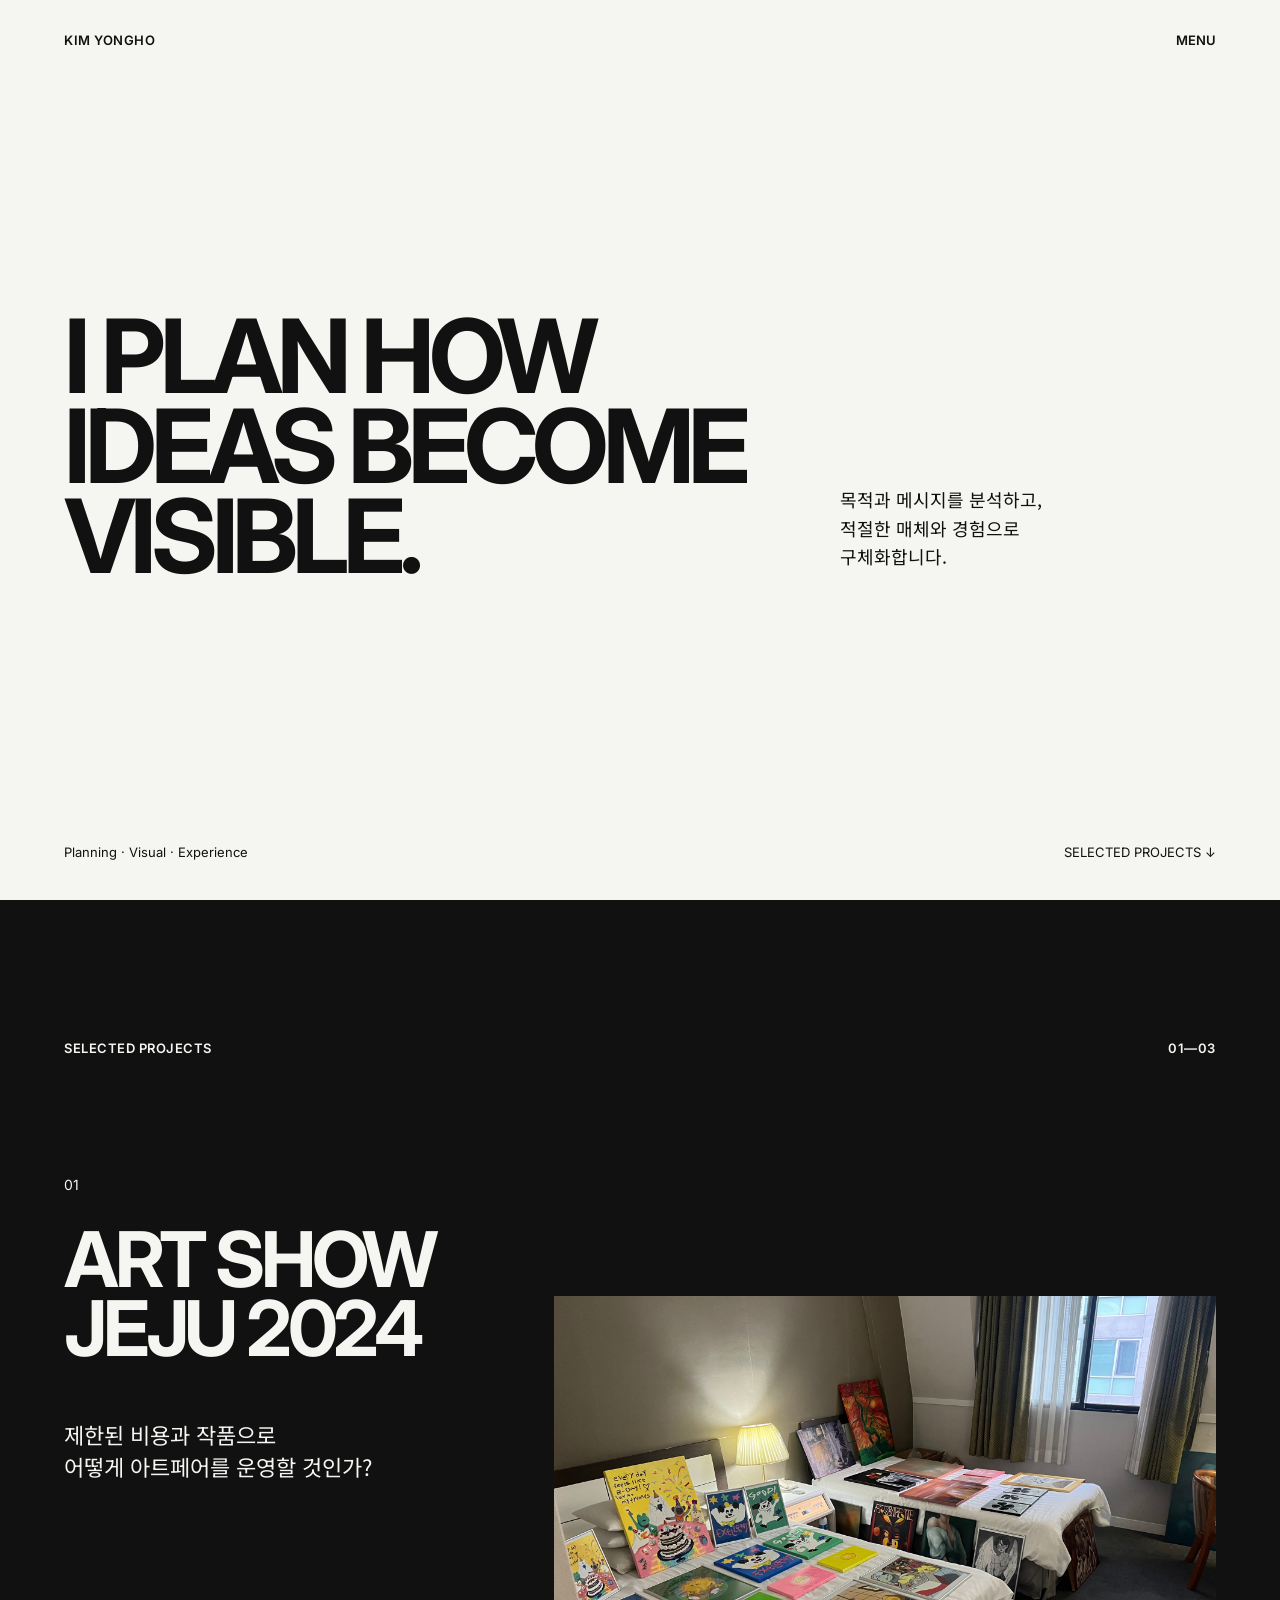
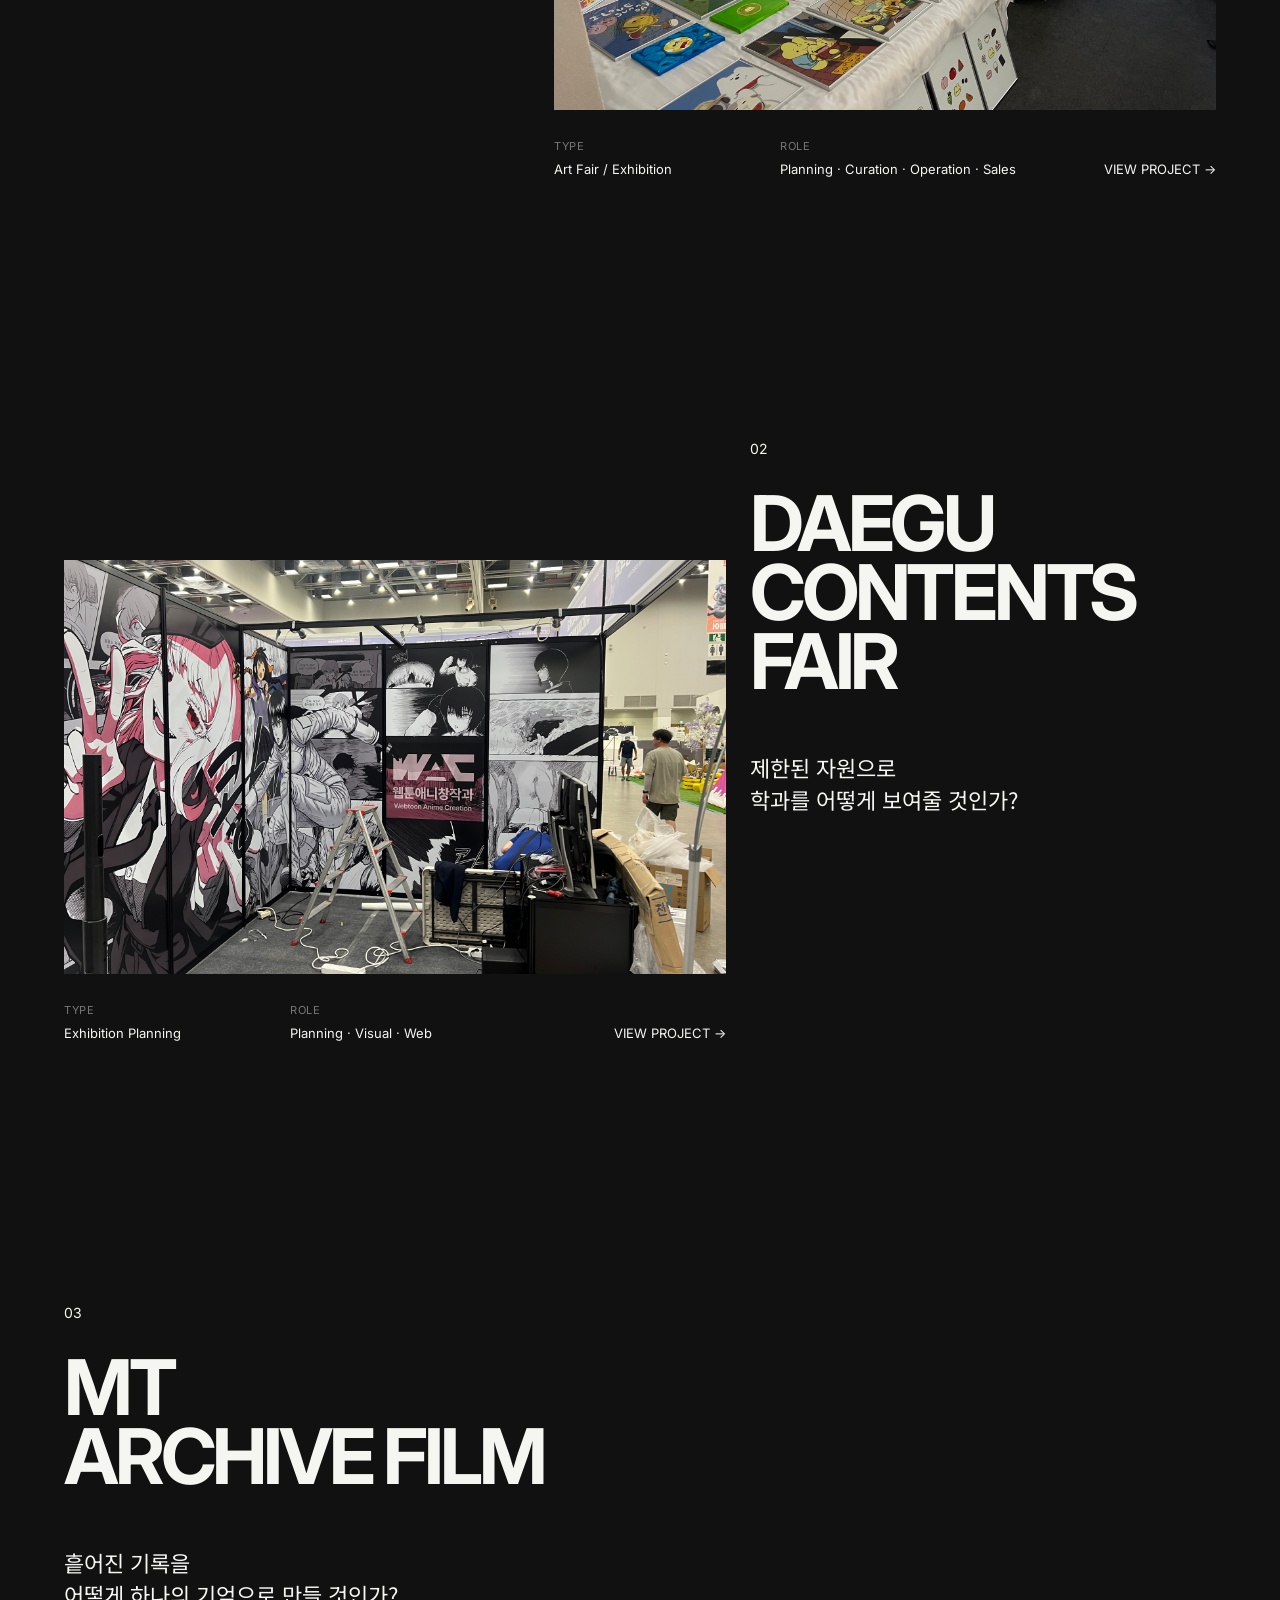
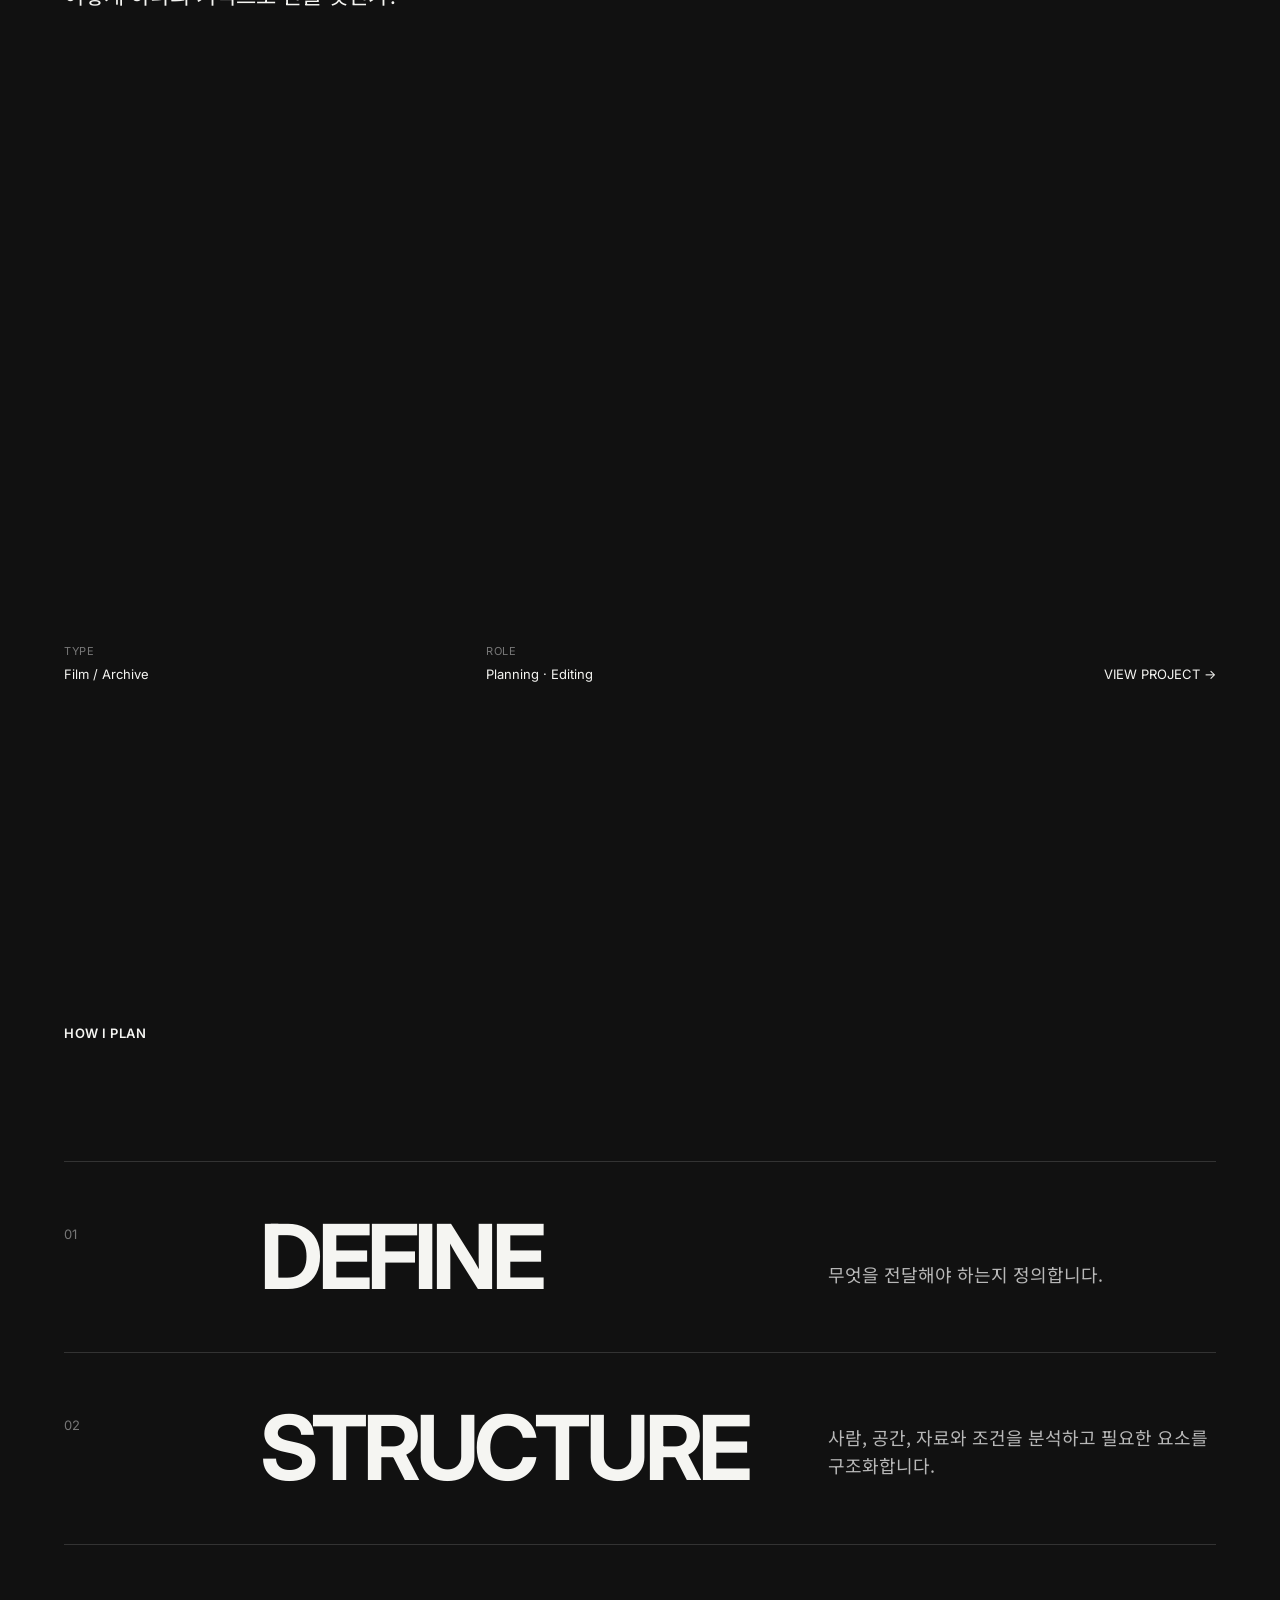
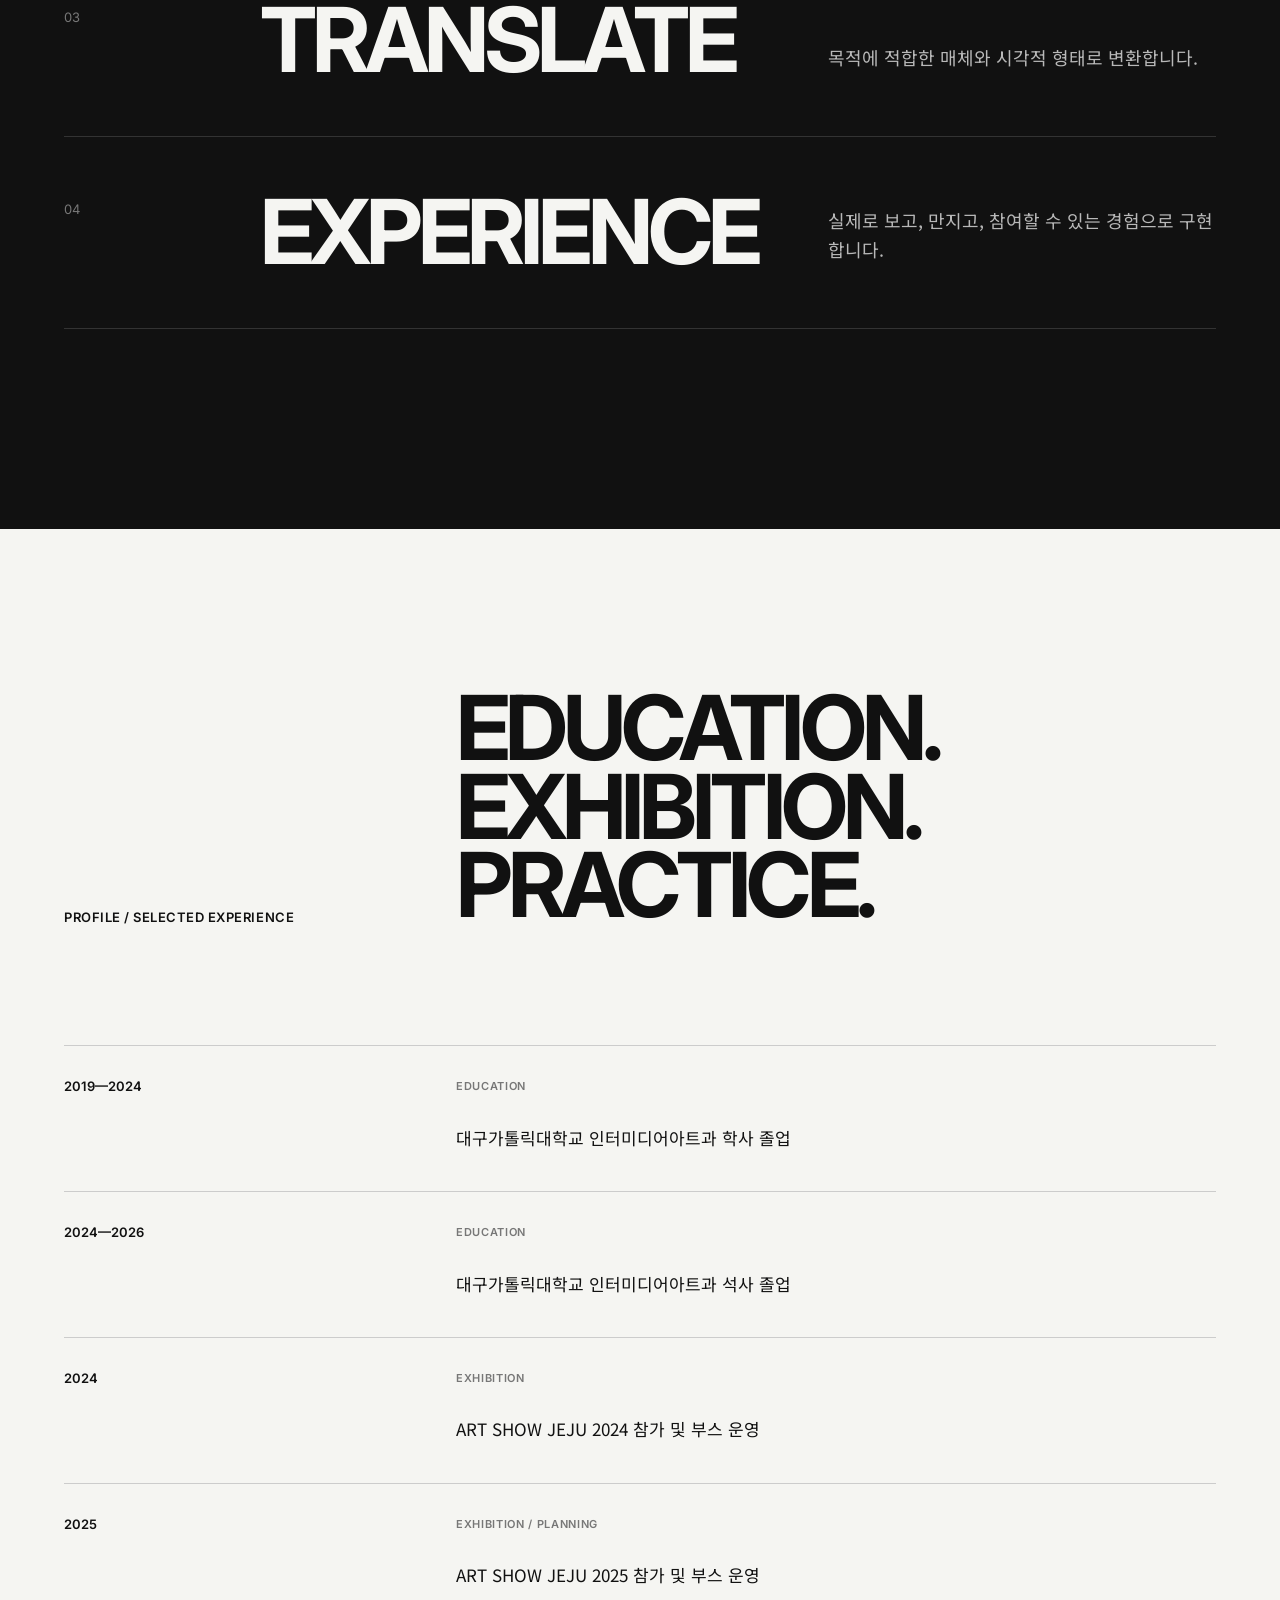
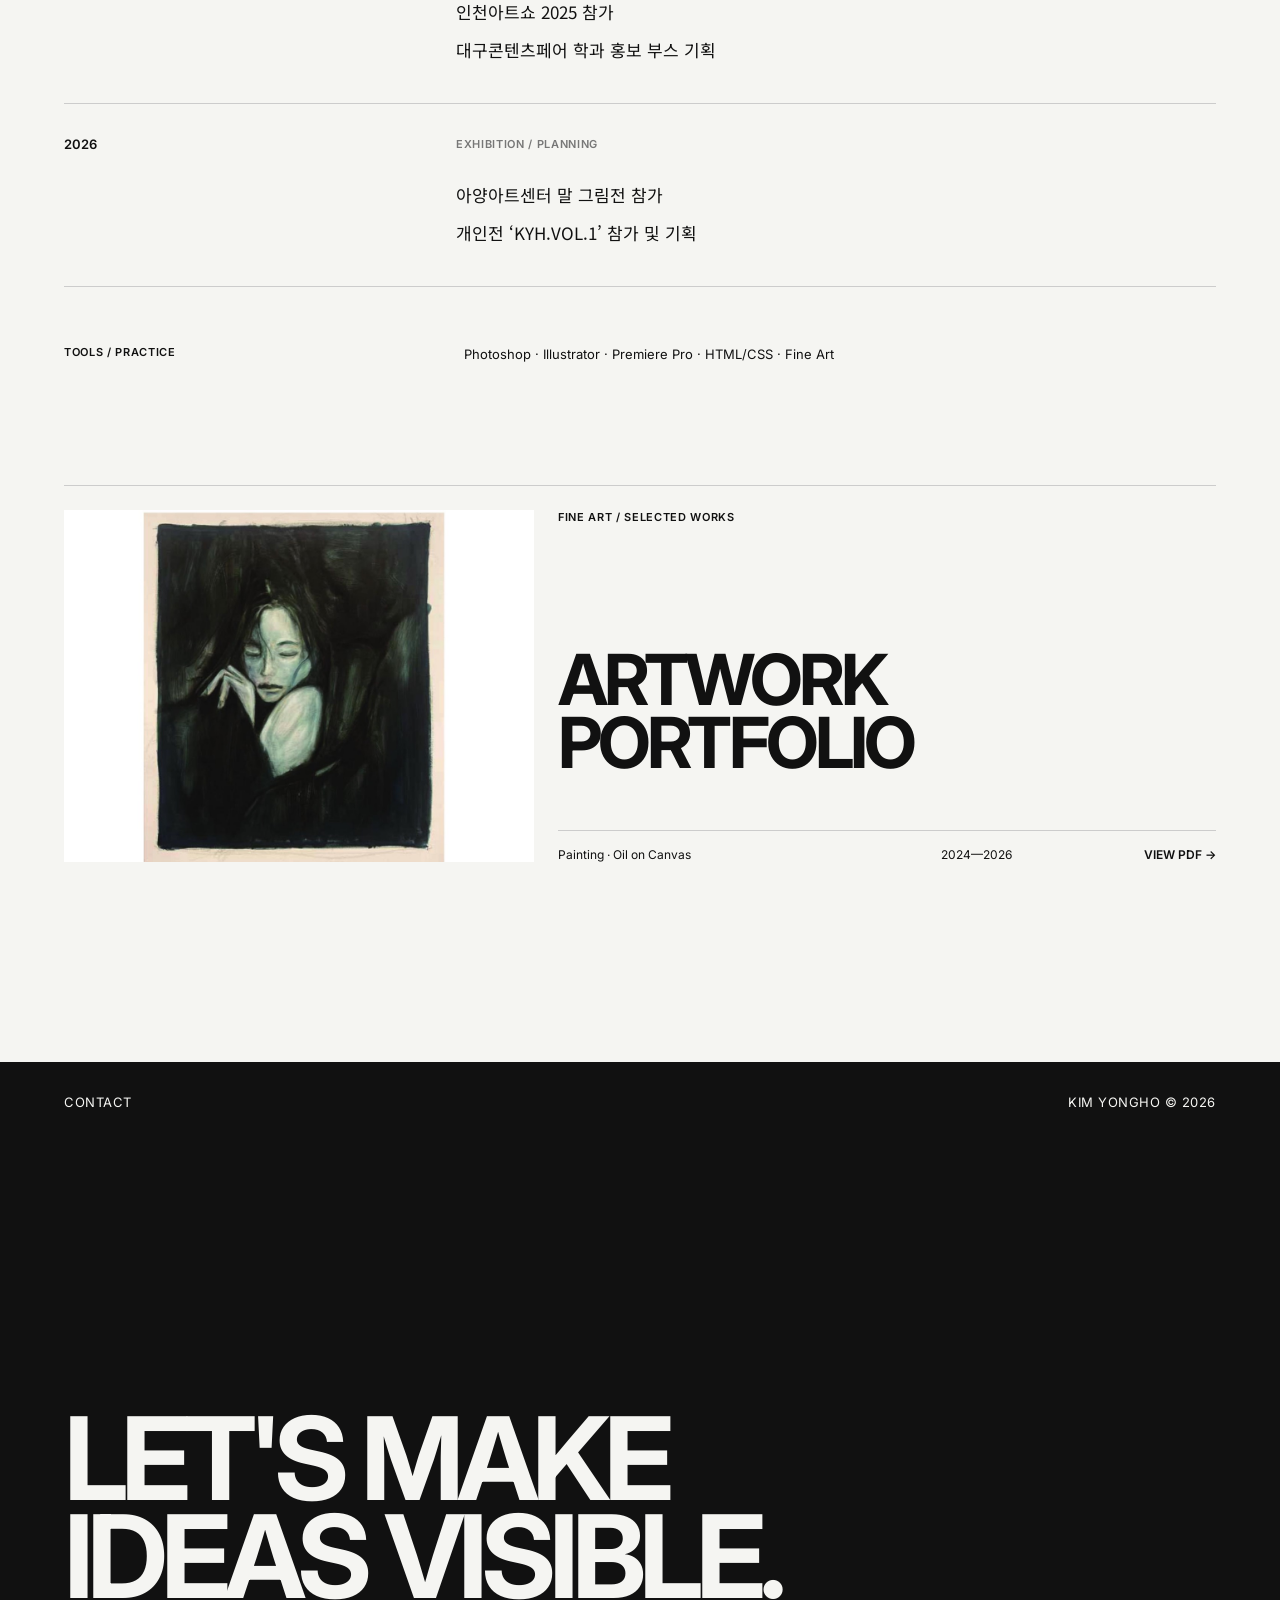
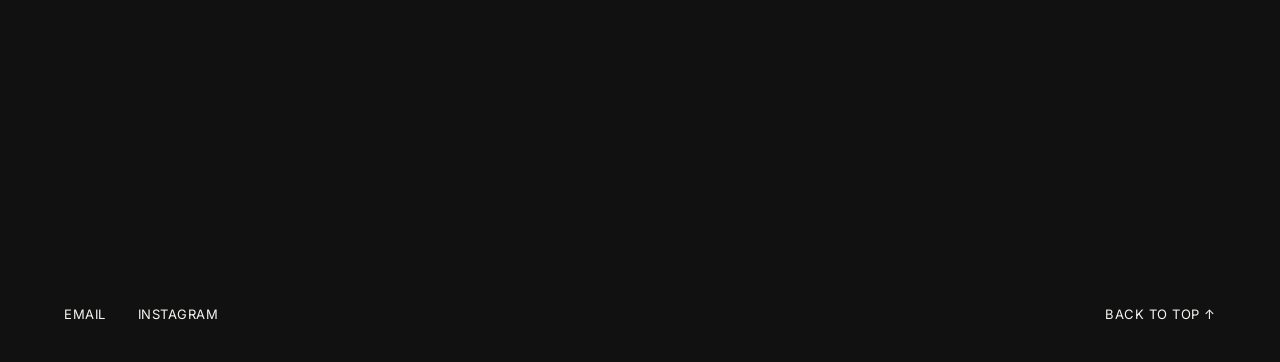
==== commit ef75eb9e: "Add Art Show Jeju project and update portfolio" ====
--- a/index.html
+++ b/index.html
@@ -15,7 +15,7 @@
     rel="stylesheet"
   >
 
-  <link rel="stylesheet" href="style.css">
+  <link rel="stylesheet" href="style.css?v=4">
 </head>
 
 
@@ -121,11 +121,11 @@
 
 
       <a
-        href="#about"
+        href="#profile"
         class="menu-link"
       >
         <span>03</span>
-        ABOUT
+        PROFILE
       </a>
 
 
@@ -180,13 +180,13 @@
           </p>
 
           <h2>
-            INTERACTIVE<br>
-            CARD GAME
+            ART SHOW<br>
+            JEJU 2024
           </h2>
 
           <p class="project-question">
-            디지털 작업을<br>
-            어떻게 전시할 수 있을까?
+            제한된 비용과 작품으로<br>
+            어떻게 아트페어를 운영할 것인가?
           </p>
 
         </div>
@@ -196,8 +196,8 @@
 
           <img
             class="project-image"
-            src="assets/images/cardgame-main.jpg"
-            alt="학과 과제전에 전시된 인터랙티브 카드게임 프로젝트"
+            src="assets/images/artshow-5843.jpg"
+            alt="아트쇼 제주 2024 호텔 부스 전경"
           >
 
         </div>
@@ -211,7 +211,7 @@
             </p>
 
             <p>
-              Interactive Exhibition
+              Art Fair / Exhibition
             </p>
           </div>
 
@@ -222,13 +222,13 @@
             </p>
 
             <p>
-              Planning · Direction · Development
+              Planning · Curation · Operation · Sales
             </p>
           </div>
 
 
           <a
-            href="projects/cardgame.html"
+            href="projects/artshowjeju.html"
             class="project-link"
           >
             VIEW PROJECT →
@@ -600,198 +600,111 @@
 
 
     <!-- =========================
-         CAPABILITIES
+         PROFILE / EXPERIENCE
     ========================= -->
 
-    <section class="capabilities">
-
-      <div class="capabilities-header">
-
-        <p>
-          CAPABILITIES
-        </p>
+    <section
+      class="profile-history"
+      id="profile"
+    >
+
+      <div class="profile-history-header">
+        <p>PROFILE / SELECTED EXPERIENCE</p>
 
         <h2>
-          FROM PLAN<br>
-          TO OUTPUT
+          EDUCATION.<br>
+          EXHIBITION.<br>
+          PRACTICE.
         </h2>
-
-      </div>
-
-
-      <div class="capabilities-grid">
-
-
-        <article class="capability">
-
-          <p class="capability-number">
-            01
-          </p>
-
-          <h3>
-            EXHIBITION
-          </h3>
-
-          <p>
-            Space Planning<br>
-            Exhibition Graphics<br>
-            Content Display
-          </p>
-
-        </article>
-
-
-
-        <article class="capability">
-
-          <p class="capability-number">
-            02
-          </p>
-
-          <h3>
-            INTERACTIVE
-          </h3>
-
-          <p>
-            HTML / Web<br>
-            Unity<br>
-            Digital Experience
-          </p>
-
-        </article>
-
-
-
-        <article class="capability">
-
-          <p class="capability-number">
-            03
-          </p>
-
-          <h3>
-            VISUAL
-          </h3>
-
-          <p>
-            Graphic Design<br>
-            Editorial<br>
-            Promotion Materials
-          </p>
-
-        </article>
-
-
-
-        <article class="capability">
-
-          <p class="capability-number">
-            04
-          </p>
-
-          <h3>
-            MOVING IMAGE
-          </h3>
-
-          <p>
-            Video Editing<br>
-            Motion<br>
-            Sound
-          </p>
-
-        </article>
-
-      </div>
-
-    </section>
-
-
-
-    <!-- =========================
-         ABOUT
-    ========================= -->
-
-    <section
-      class="about-preview"
-      id="about"
-    >
-
-      <div class="about-label">
-
-        <p>
-          ABOUT
-        </p>
-
-      </div>
-
-
-      <div class="about-content">
-
-
-        <div class="about-intro">
-
-          <h2>
-            PLANNING<br>
-            THROUGH<br>
-            VISUALS.
-          </h2>
-
-        </div>
-
-
-        <div class="about-details">
-
-          <p class="about-summary">
-            전달하고자 하는 목적을 먼저 정의하고,
-            사람과 공간, 콘텐츠와 조건을 분석해
-            적절한 시각적 형태와 경험으로 구성합니다.
-          </p>
-
-
-          <div class="about-meta">
-
-
-            <div>
-
-              <p class="about-meta-label">
-                FOCUS
-              </p>
-
-              <p>
-                Exhibition Planning<br>
-                Content Planning<br>
-                Visual Communication
-              </p>
-
-            </div>
-
-
-            <div>
-
-              <p class="about-meta-label">
-                EXPERIENCE
-              </p>
-
-              <p>
-                Exhibition<br>
-                Interactive Content<br>
-                Video / Visual Design
-              </p>
-
-            </div>
-
-          </div>
-
-
-          <a
-            href="#"
-            class="about-link"
+      </div>
+
+
+      <div class="profile-history-list">
+
+        <article class="profile-history-row">
+          <p class="profile-history-year">2019—2024</p>
+
+          <div class="profile-history-content">
+            <p class="profile-history-type">EDUCATION</p>
+            <p>대구가톨릭대학교 인터미디어아트과 학사 졸업</p>
+          </div>
+        </article>
+
+
+        <article class="profile-history-row">
+          <p class="profile-history-year">2024—2026</p>
+
+          <div class="profile-history-content">
+            <p class="profile-history-type">EDUCATION</p>
+            <p>대구가톨릭대학교 인터미디어아트과 석사 졸업</p>
+          </div>
+        </article>
+
+
+        <article class="profile-history-row">
+          <p class="profile-history-year">2024</p>
+
+          <div class="profile-history-content">
+            <p class="profile-history-type">EXHIBITION</p>
+            <p>ART SHOW JEJU 2024 참가 및 부스 운영</p>
+          </div>
+        </article>
+
+
+        <article class="profile-history-row">
+          <p class="profile-history-year">2025</p>
+
+          <div class="profile-history-content">
+            <p class="profile-history-type">EXHIBITION / PLANNING</p>
+            <p>ART SHOW JEJU 2025 참가 및 부스 운영</p>
+            <p>인천아트쇼 2025 참가</p>
+            <p>대구콘텐츠페어 학과 홍보 부스 기획</p>
+          </div>
+        </article>
+
+
+        <article class="profile-history-row">
+          <p class="profile-history-year">2026</p>
+
+          <div class="profile-history-content">
+            <p class="profile-history-type">EXHIBITION / PLANNING</p>
+            <p>아양아트센터 말 그림전 참가</p>
+            <p>개인전 ‘KYH.VOL.1’ 참가 및 기획</p>
+          </div>
+        </article>
+
+      </div>
+
+
+      <div class="profile-tools">
+        <p>TOOLS / PRACTICE</p>
+        <p>Photoshop · Illustrator · Premiere Pro · HTML/CSS · Fine Art</p>
+      </div>
+
+
+      <a
+        class="artwork-portfolio-card"
+        href="assets/files/kim-yongho-artwork-portfolio.pdf"
+        target="_blank"
+        rel="noopener noreferrer"
+      >
+        <div class="artwork-portfolio-image">
+          <img
+            src="assets/images/artwork-portfolio-cover.jpg"
+            alt="김용호 회화 작품 까마귀가 우는 하얀 꽃 위에서"
           >
-            VIEW PROFILE →
-          </a>
-
-        </div>
-
-      </div>
+        </div>
+
+        <div class="artwork-portfolio-info">
+          <p class="artwork-portfolio-label">FINE ART / SELECTED WORKS</p>
+          <h3>ARTWORK<br>PORTFOLIO</h3>
+          <div class="artwork-portfolio-meta">
+            <p>Painting · Oil on Canvas</p>
+            <p>2024—2026</p>
+            <span>VIEW PDF →</span>
+          </div>
+        </div>
+      </a>
 
     </section>
 
@@ -836,11 +749,6 @@
 
           <a href="mailto:guid4701@naver.com">
             EMAIL
-          </a>
-
-          <a href="assets/files/resume.pdf" 
-             target="_blank">
-            RESUME
           </a>
 
           <a href="https://www.instagram.com/mmijggh/"
@@ -868,7 +776,7 @@
   </main>
 
 
-  <script src="main.js"></script>
+  <script src="main.js?v=3"></script>
 
 </body>
 
--- a/style.css
+++ b/style.css
@@ -1,5 +1,223 @@
 * {
   box-sizing: border-box;
+}
+
+/* =========================
+   PROFILE / EXPERIENCE
+========================= */
+
+.profile-history {
+  padding: 160px 64px 200px;
+  background: #f5f5f2;
+  color: #111111;
+}
+
+.profile-history-header {
+  display: grid;
+  grid-template-columns: repeat(12, 1fr);
+  gap: 24px;
+  align-items: end;
+  margin-bottom: 120px;
+}
+
+.profile-history-header > p {
+  grid-column: 1 / span 3;
+  margin: 0;
+  font-size: 13px;
+  font-weight: 600;
+  letter-spacing: 0.04em;
+}
+
+.profile-history-header h2 {
+  grid-column: 5 / -1;
+  margin: 0;
+  font-size: clamp(64px, 7vw, 108px);
+  line-height: 0.88;
+  letter-spacing: -0.055em;
+}
+
+.profile-history-list {
+  border-top: 1px solid #cccccc;
+}
+
+.profile-history-row {
+  display: grid;
+  grid-template-columns: repeat(12, 1fr);
+  gap: 24px;
+  padding: 32px 0 40px;
+  border-bottom: 1px solid #cccccc;
+}
+
+.profile-history-year {
+  grid-column: 1 / span 3;
+  margin: 0;
+  font-size: 13px;
+  font-weight: 600;
+}
+
+.profile-history-content {
+  grid-column: 5 / -1;
+}
+
+.profile-history-content p {
+  margin: 0 0 10px;
+  font-family: "Noto Sans KR", "Inter", sans-serif;
+  font-size: 17px;
+  line-height: 1.6;
+}
+
+.profile-history-content p:last-child {
+  margin-bottom: 0;
+}
+
+.profile-history-content .profile-history-type {
+  margin-bottom: 28px;
+  color: #777777;
+  font-family: "Inter", sans-serif;
+  font-size: 11px;
+  font-weight: 600;
+  letter-spacing: 0.06em;
+}
+
+.profile-tools {
+  display: grid;
+  grid-template-columns: 4fr 8fr;
+  gap: 24px;
+  padding-top: 56px;
+}
+
+.profile-tools p {
+  margin: 0;
+  font-size: 13px;
+  line-height: 1.7;
+}
+
+.profile-tools p:first-child {
+  font-size: 11px;
+  font-weight: 600;
+  letter-spacing: 0.06em;
+}
+
+.artwork-portfolio-card {
+  display: grid;
+  grid-template-columns: 5fr 7fr;
+  gap: 24px;
+  margin-top: 120px;
+  padding-top: 24px;
+  border-top: 1px solid #cccccc;
+  color: inherit;
+  text-decoration: none;
+}
+
+.artwork-portfolio-image {
+  overflow: hidden;
+  background: #e7e7e2;
+}
+
+.artwork-portfolio-image img {
+  display: block;
+  width: 100%;
+  aspect-ratio: 4 / 3;
+  object-fit: cover;
+  object-position: center 30%;
+  transition: transform 0.45s ease;
+}
+
+.artwork-portfolio-card:hover .artwork-portfolio-image img {
+  transform: scale(1.02);
+}
+
+.artwork-portfolio-info {
+  display: flex;
+  flex-direction: column;
+}
+
+.artwork-portfolio-label {
+  margin: 0 0 auto;
+  font-size: 11px;
+  font-weight: 600;
+  letter-spacing: 0.06em;
+}
+
+.artwork-portfolio-info h3 {
+  margin: 80px 0 56px;
+  font-size: clamp(48px, 5.5vw, 88px);
+  line-height: 0.9;
+  letter-spacing: -0.055em;
+}
+
+.artwork-portfolio-meta {
+  display: grid;
+  grid-template-columns: 2fr 1fr auto;
+  gap: 24px;
+  align-items: end;
+  padding-top: 16px;
+  border-top: 1px solid #cccccc;
+  font-size: 12px;
+}
+
+.artwork-portfolio-meta p {
+  margin: 0;
+}
+
+.artwork-portfolio-meta span {
+  font-size: 12px;
+  font-weight: 600;
+  white-space: nowrap;
+}
+
+@media (max-width: 768px) {
+  .profile-history {
+    padding: 100px 24px 120px;
+  }
+
+  .profile-history-header {
+    display: block;
+    margin-bottom: 72px;
+  }
+
+  .profile-history-header h2 {
+    margin-top: 32px;
+    font-size: clamp(48px, 14vw, 72px);
+  }
+
+  .profile-history-row {
+    display: block;
+    padding: 28px 0 36px;
+  }
+
+  .profile-history-content {
+    margin-top: 28px;
+  }
+
+  .profile-history-content p {
+    font-size: 16px;
+  }
+
+  .profile-tools {
+    grid-template-columns: 1fr;
+    gap: 20px;
+    padding-top: 44px;
+  }
+
+  .artwork-portfolio-card {
+    grid-template-columns: 1fr;
+    margin-top: 80px;
+  }
+
+  .artwork-portfolio-info h3 {
+    margin: 48px 0 40px;
+    font-size: clamp(46px, 13vw, 68px);
+  }
+
+  .artwork-portfolio-meta {
+    grid-template-columns: 1fr;
+    gap: 12px;
+  }
+
+  .artwork-portfolio-meta span {
+    margin-top: 16px;
+  }
 }
 
 html,
@@ -1964,6 +2182,172 @@
   overflow: hidden;
 }
 
+/* =========================
+   ART SHOW JEJU
+========================= */
+
+.artshow-hero .detail-hero-main h1 {
+  font-size: clamp(68px, 8.2vw, 132px);
+}
+
+.artshow-main-visual {
+  position: relative;
+}
+
+.artshow-main-visual img {
+  aspect-ratio: 4 / 3;
+  object-fit: cover;
+}
+
+.artshow-image-note {
+  display: flex;
+  justify-content: space-between;
+  gap: 24px;
+  padding-top: 14px;
+  font-size: 11px;
+  letter-spacing: 0.06em;
+}
+
+.artshow-image-note p,
+.artshow-dual-media figure,
+.artshow-dual-media figcaption,
+.artshow-pamphlet,
+.artshow-pamphlet figcaption {
+  margin: 0;
+}
+
+.artshow-dual-media {
+  display: grid;
+  grid-template-columns: 4fr 8fr;
+  gap: 24px;
+  align-items: end;
+  padding: 0 64px 180px;
+}
+
+.artshow-dual-media figure:first-child {
+  width: 75%;
+}
+
+.artshow-dual-media img {
+  display: block;
+  width: 100%;
+  height: auto;
+}
+
+.artshow-dual-media figcaption,
+.artshow-pamphlet figcaption {
+  padding-top: 12px;
+  font-size: 11px;
+  color: #777777;
+}
+
+.artshow-process {
+  grid-column: 3 / -1;
+  display: grid;
+  grid-template-columns: 1fr auto 1fr auto 1fr auto 1fr;
+  gap: 18px;
+  align-items: center;
+  margin-top: 72px;
+  padding-top: 20px;
+  border-top: 1px solid #cccccc;
+}
+
+.artshow-process div {
+  display: flex;
+  flex-direction: column;
+  gap: 28px;
+}
+
+.artshow-process div span,
+.artshow-process > span {
+  font-size: 11px;
+  color: #777777;
+}
+
+.artshow-process strong {
+  font-size: 13px;
+  font-weight: 600;
+}
+
+.artshow-curation-grid img {
+  aspect-ratio: 4 / 3;
+  object-fit: cover;
+}
+
+.artshow-communication {
+  display: grid;
+  grid-template-columns: repeat(12, 1fr);
+  column-gap: 24px;
+}
+
+.artshow-communication .detail-section-label {
+  grid-column: 1 / -1;
+}
+
+.artshow-communication .detail-section-content {
+  grid-column: 1 / span 7;
+}
+
+.artshow-pamphlet {
+  grid-column: 9 / -1;
+  align-self: start;
+}
+
+.artshow-pamphlet figure {
+  margin: 0 0 48px;
+}
+
+.artshow-pamphlet img {
+  display: block;
+  width: 100%;
+  height: auto;
+}
+
+.artshow-onsite-media img {
+  aspect-ratio: 16 / 9;
+  object-fit: cover;
+  object-position: center 46%;
+}
+
+.artshow-result-intro {
+  grid-column: 8 / -1;
+  max-width: 520px;
+  margin: 48px 0 80px;
+  font-size: 17px;
+  line-height: 1.7;
+}
+
+.artshow-numbers {
+  grid-column: 1 / -1;
+  border-top: 1px solid #cccccc;
+}
+
+.artshow-numbers > div {
+  display: grid;
+  grid-template-columns: 2fr 5fr 2fr;
+  gap: 24px;
+  align-items: baseline;
+  padding: 30px 0;
+  border-bottom: 1px solid #cccccc;
+}
+
+.artshow-numbers span,
+.artshow-numbers small {
+  font-size: 11px;
+  font-weight: 500;
+  letter-spacing: 0.04em;
+}
+
+.artshow-numbers small {
+  color: #777777;
+}
+
+.artshow-numbers strong {
+  font-size: clamp(42px, 5vw, 78px);
+  line-height: 1;
+  letter-spacing: -0.05em;
+}
+
 @media (max-width: 768px) {
 
   .menu-overlay {
@@ -1979,4 +2363,60 @@
   .menu-link:hover {
     padding-left: 0;
   }
-}
+
+  .artshow-hero .detail-hero-main h1 {
+    font-size: clamp(48px, 14vw, 72px);
+  }
+
+  .artshow-dual-media {
+    grid-template-columns: 1fr;
+    gap: 64px;
+    padding: 0 24px 120px;
+  }
+
+  .artshow-dual-media figure:first-child {
+    width: 64%;
+  }
+
+  .artshow-process {
+    grid-template-columns: 1fr;
+    gap: 18px;
+    margin-top: 52px;
+  }
+
+  .artshow-process div {
+    flex-direction: row;
+    justify-content: space-between;
+    gap: 18px;
+    padding-bottom: 18px;
+    border-bottom: 1px solid #cccccc;
+  }
+
+  .artshow-process > span {
+    display: none;
+  }
+
+  .artshow-communication {
+    display: block;
+  }
+
+  .artshow-pamphlet {
+    width: 72%;
+    margin: 72px auto 0;
+  }
+
+  .artshow-result-intro {
+    margin: 36px 0 56px;
+    font-size: 16px;
+  }
+
+  .artshow-numbers > div {
+    grid-template-columns: 1fr;
+    gap: 12px;
+    padding: 28px 0;
+  }
+
+  .artshow-numbers strong {
+    font-size: clamp(42px, 13vw, 64px);
+  }
+}
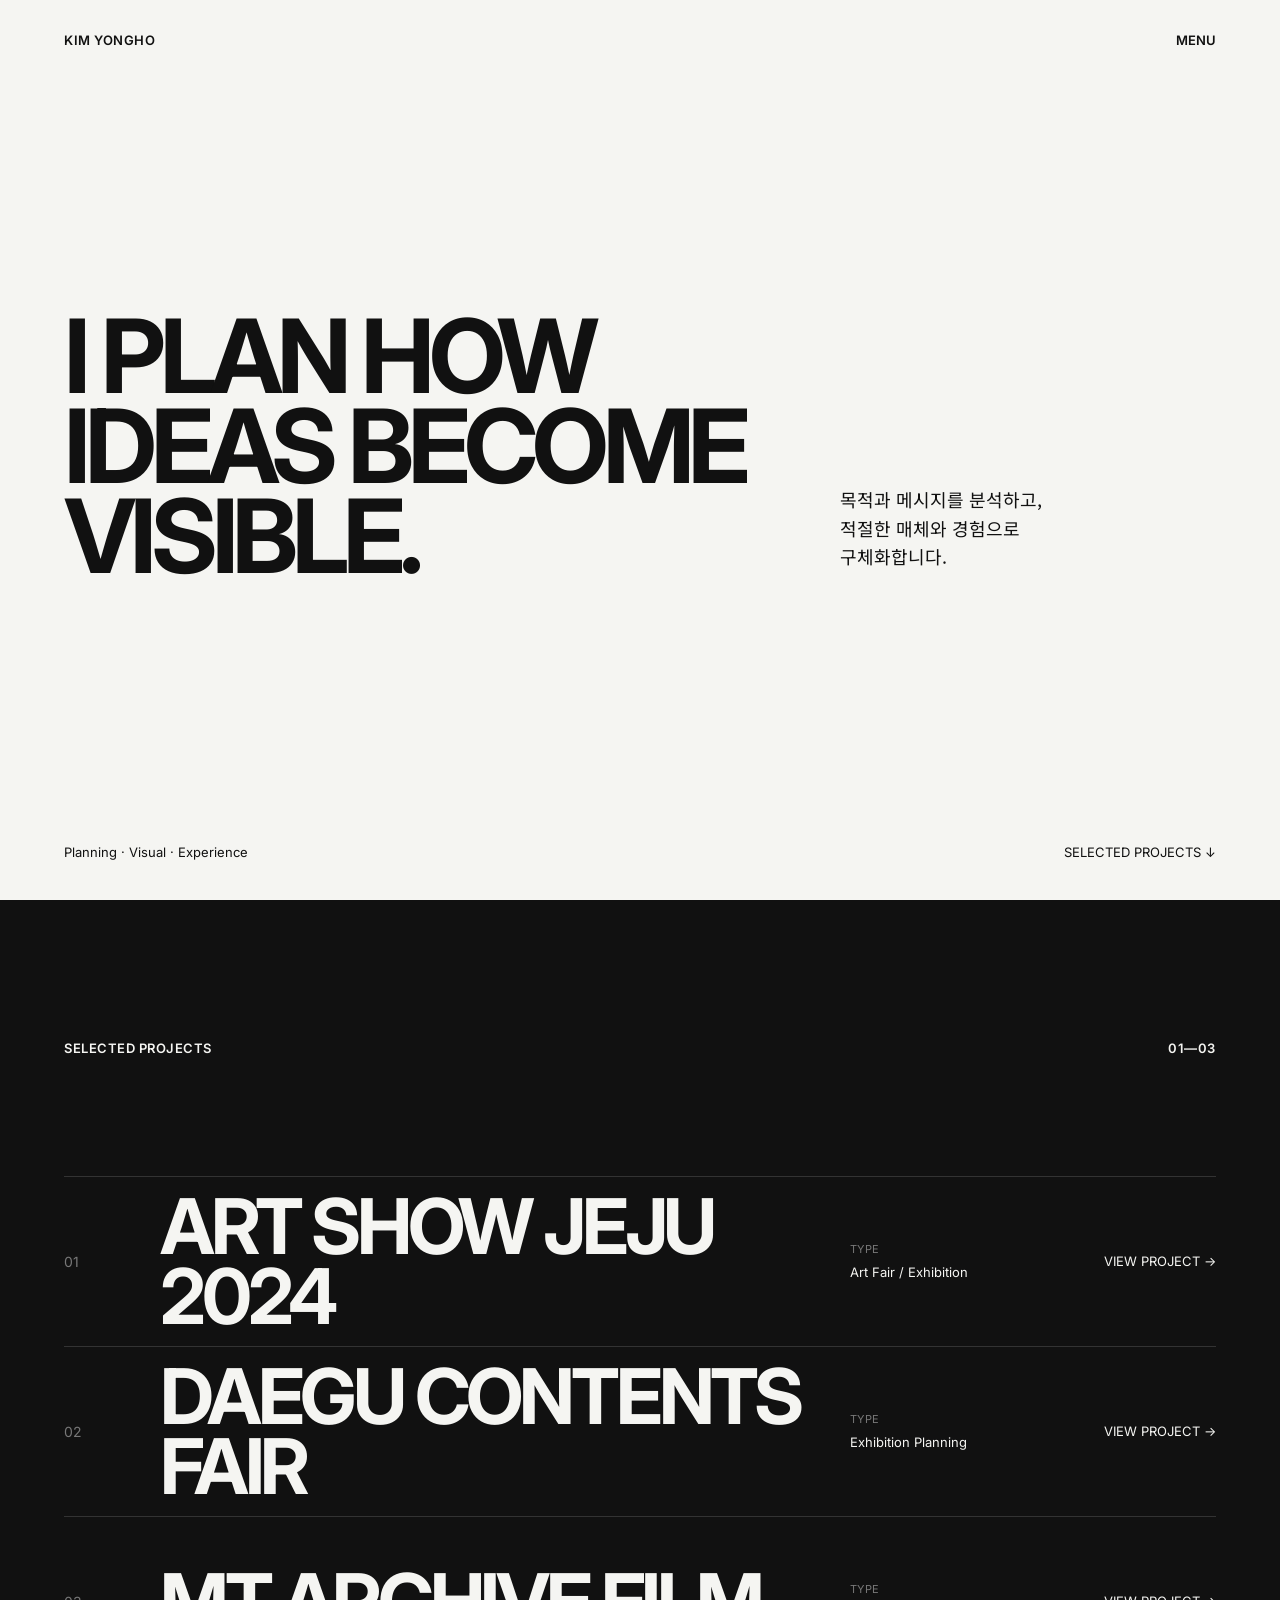
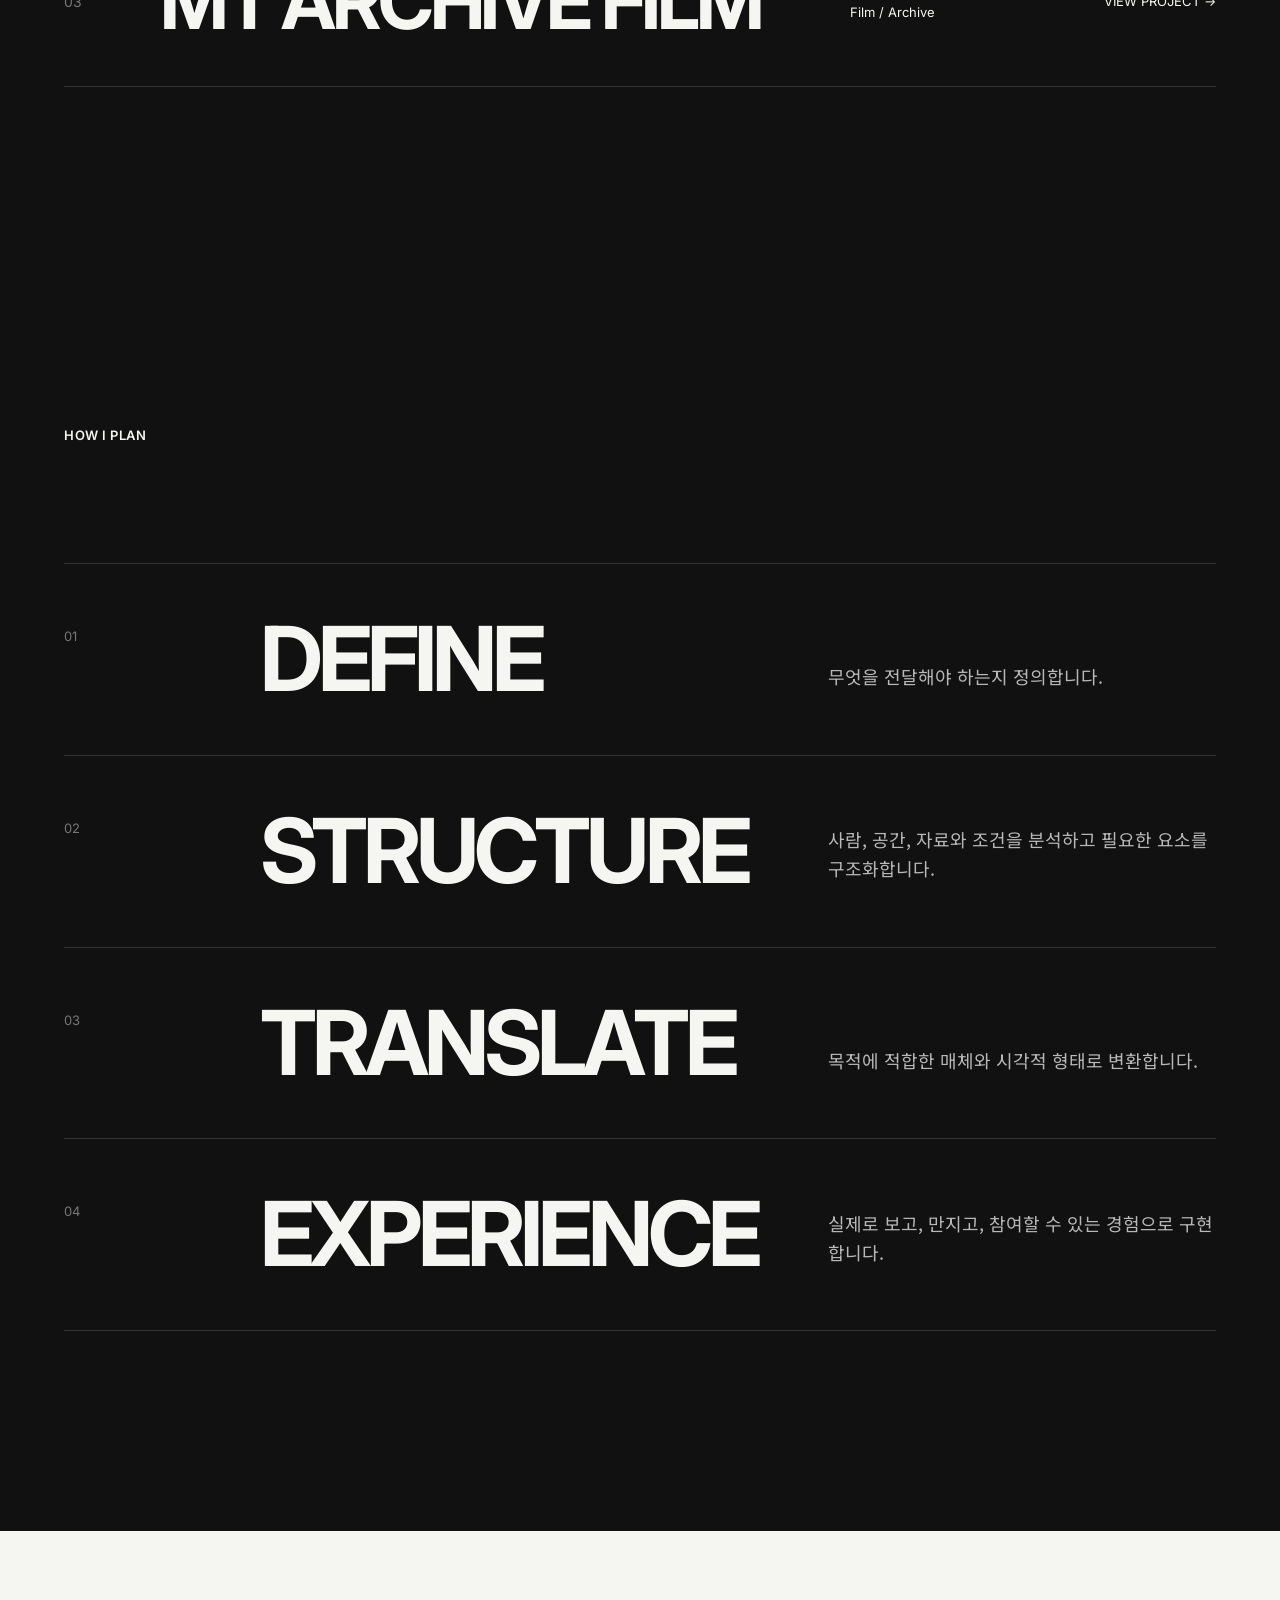
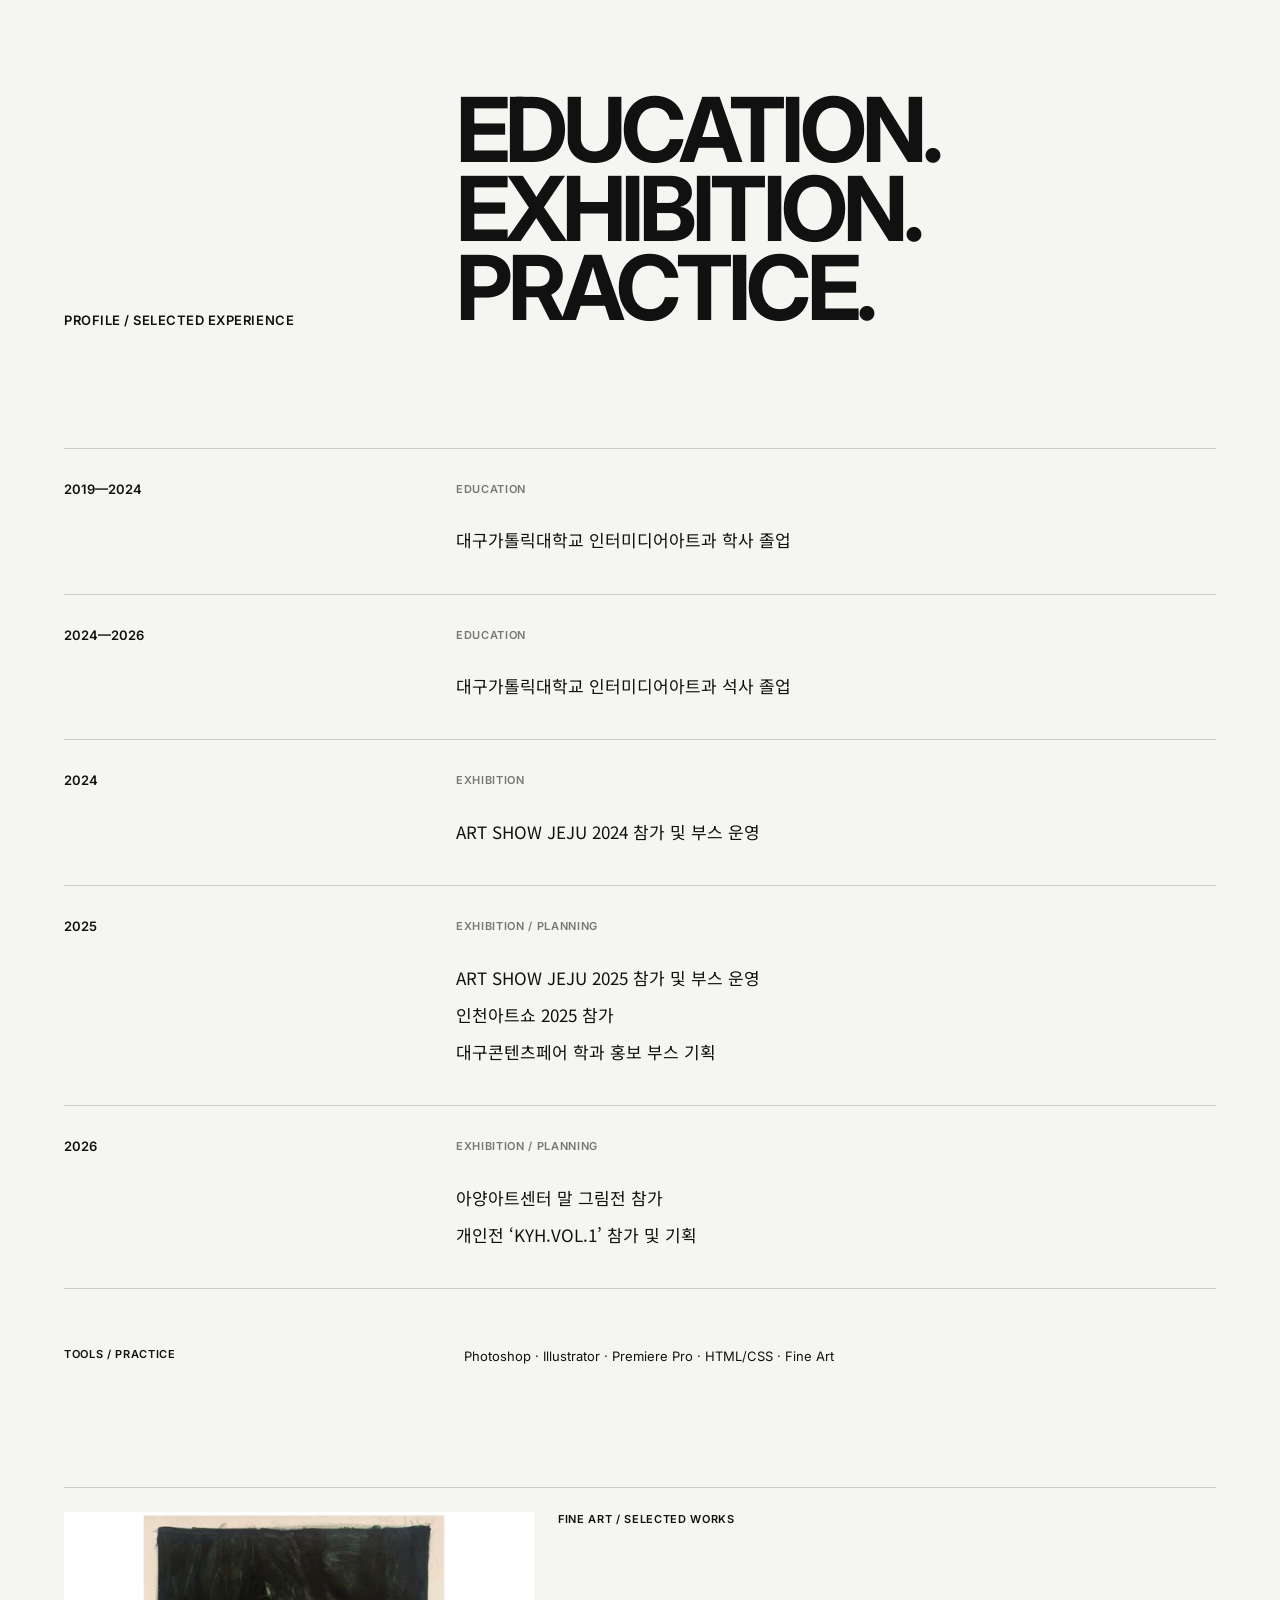
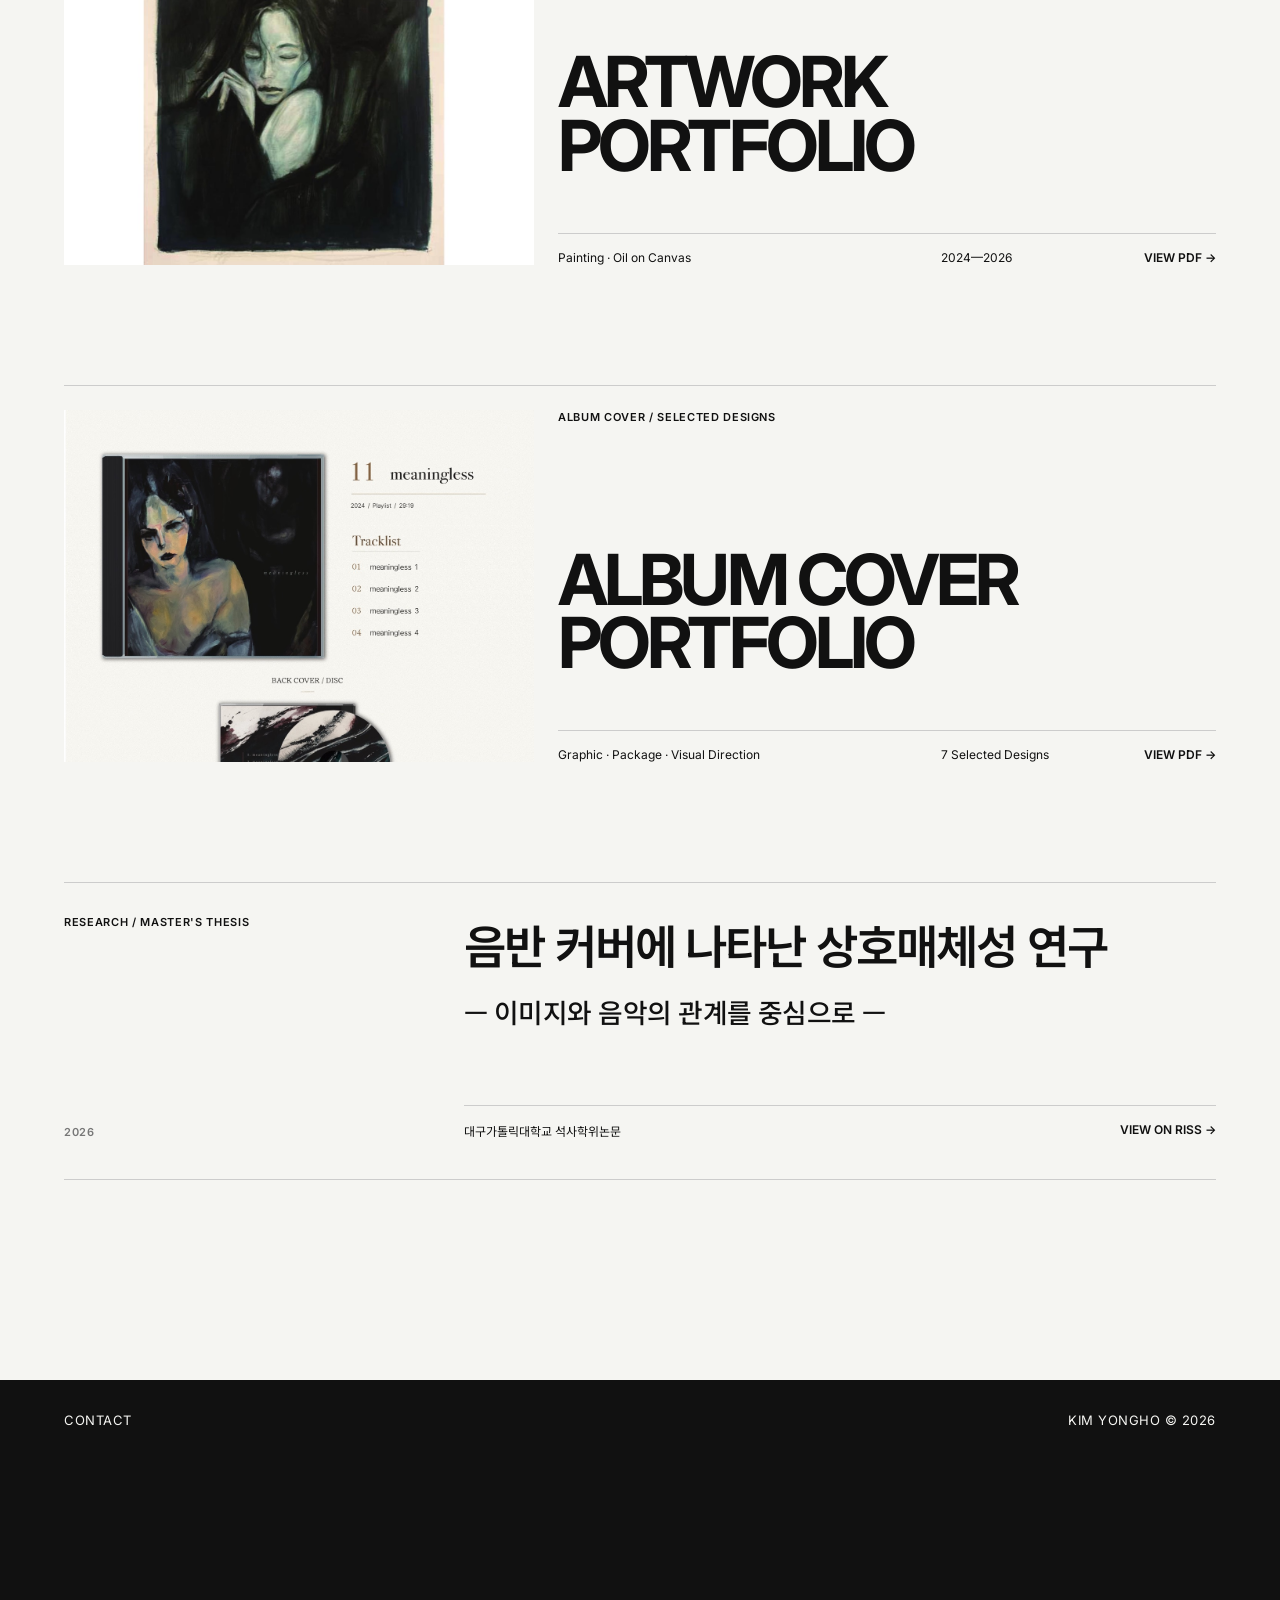
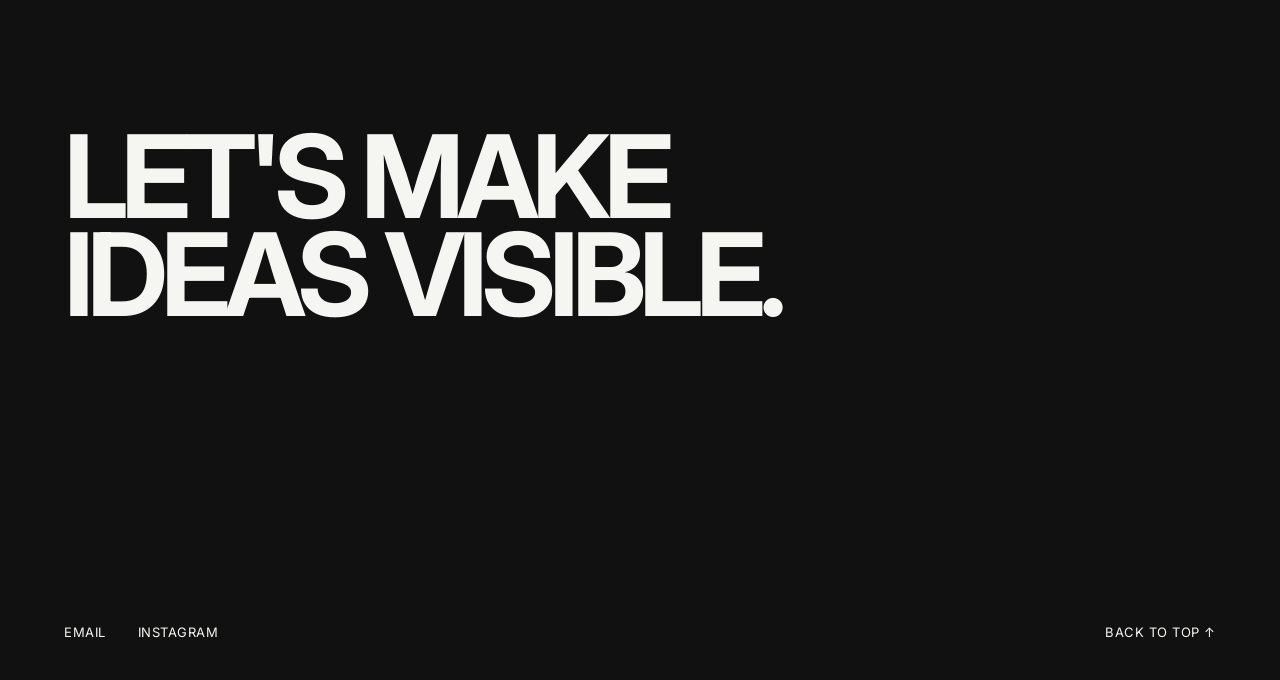
==== commit 5544510f: "Refine portfolio index and add album cover work" ====
--- a/index.html
+++ b/index.html
@@ -167,11 +167,24 @@
 
       </div>
 
+      <div class="projects-intro" hidden>
+        <p class="projects-intro-label">
+          PLANNING · OPERATION · ARCHIVE
+        </p>
+
+        <p class="projects-intro-copy">
+          전시와 행사의 시작부터 현장 운영,<br>
+          기록까지 연결한 세 개의 프로젝트입니다.
+        </p>
+      </div>
+
+      <div class="project-collection">
+
 
 
       <!-- PROJECT 01 -->
 
-      <article class="project project-featured">
+      <a href="projects/artshowjeju.html" class="project project-featured project-index-entry">
 
         <div class="project-info">
 
@@ -227,22 +240,19 @@
           </div>
 
 
-          <a
-            href="projects/artshowjeju.html"
-            class="project-link"
-          >
+          <span class="project-link">
             VIEW PROJECT →
-          </a>
-
-        </div>
-
-      </article>
+          </span>
+
+        </div>
+
+      </a>
 
 
 
       <!-- PROJECT 02 -->
 
-      <article class="project project-02">
+      <a href="projects/contentsfair.html" class="project project-02 project-index-entry">
 
         <div class="project-info">
 
@@ -298,22 +308,19 @@
           </div>
 
 
-          <a
-            href="projects/contentsfair.html"
-            class="project-link"
-          >
+          <span class="project-link">
             VIEW PROJECT →
-          </a>
-
-        </div>
-
-      </article>
+          </span>
+
+        </div>
+
+      </a>
 
 
 
       <!-- PROJECT 03 -->
 
-      <article class="project project-03">
+      <a href="projects/mtfilm.html" class="project project-03 project-index-entry">
 
         <div class="project-info">
 
@@ -378,16 +385,15 @@
           </div>
 
 
-          <a
-            href="projects/mtfilm.html"
-            class="project-link"
-          >
+          <span class="project-link">
             VIEW PROJECT →
-          </a>
-
-        </div>
-
-      </article>
+          </span>
+
+        </div>
+
+      </a>
+
+      </div>
 
     </section>
 
@@ -706,6 +712,56 @@
         </div>
       </a>
 
+
+      <a
+        class="artwork-portfolio-card album-portfolio-card"
+        href="assets/files/kim-yongho-album-cover-portfolio.pdf"
+        target="_blank"
+        rel="noopener noreferrer"
+      >
+        <div class="artwork-portfolio-image">
+          <img
+            src="assets/images/album-cover-portfolio-preview.jpg"
+            alt="김용호 앨범 커버 디자인 포트폴리오 미리보기"
+          >
+        </div>
+
+        <div class="artwork-portfolio-info">
+          <p class="artwork-portfolio-label">ALBUM COVER / SELECTED DESIGNS</p>
+          <h3>ALBUM COVER<br>PORTFOLIO</h3>
+          <div class="artwork-portfolio-meta">
+            <p>Graphic · Package · Visual Direction</p>
+            <p>7 Selected Designs</p>
+            <span>VIEW PDF →</span>
+          </div>
+        </div>
+      </a>
+
+
+      <a
+        class="research-publication-card"
+        href="https://m.riss.kr/search/detail/DetailView.do?p_mat_type=be54d9b8bc7cdb09&amp;control_no=f3cb6ebc318be7b5ffe0bdc3ef48d419&amp;keyword=%EC%9D%8C%EB%B0%98%20%EC%BB%A4%EB%B2%84#redirect"
+        target="_blank"
+        rel="noopener noreferrer"
+      >
+        <div class="research-publication-heading">
+          <p>RESEARCH / MASTER'S THESIS</p>
+          <span>2026</span>
+        </div>
+
+        <div class="research-publication-content">
+          <h3>
+            음반 커버에 나타난 상호매체성 연구<br>
+            <span>— 이미지와 음악의 관계를 중심으로 —</span>
+          </h3>
+
+          <div class="research-publication-meta">
+            <p>대구가톨릭대학교 석사학위논문</p>
+            <span>VIEW ON RISS →</span>
+          </div>
+        </div>
+      </a>
+
     </section>
 
 
--- a/style.css
+++ b/style.css
@@ -127,6 +127,74 @@
   transform: scale(1.02);
 }
 
+.album-portfolio-card .artwork-portfolio-image img {
+  object-position: center top;
+}
+
+.research-publication-card {
+  display: grid;
+  grid-template-columns: 4fr 8fr;
+  gap: 24px;
+  margin-top: 120px;
+  padding: 32px 0 40px;
+  border-top: 1px solid #cccccc;
+  border-bottom: 1px solid #cccccc;
+  color: inherit;
+  text-decoration: none;
+}
+
+.research-publication-heading {
+  display: flex;
+  flex-direction: column;
+  justify-content: space-between;
+  gap: 48px;
+}
+
+.research-publication-heading p,
+.research-publication-heading span {
+  margin: 0;
+  font-size: 11px;
+  font-weight: 600;
+  letter-spacing: 0.06em;
+}
+
+.research-publication-heading span {
+  color: #777777;
+}
+
+.research-publication-content h3 {
+  margin: 0 0 72px;
+  font-family: "Noto Sans KR", "Inter", sans-serif;
+  font-size: clamp(30px, 3.6vw, 58px);
+  font-weight: 600;
+  line-height: 1.28;
+  letter-spacing: -0.045em;
+}
+
+.research-publication-content h3 span {
+  font-size: 0.58em;
+  font-weight: 500;
+  letter-spacing: -0.02em;
+}
+
+.research-publication-meta {
+  display: flex;
+  justify-content: space-between;
+  gap: 24px;
+  padding-top: 16px;
+  border-top: 1px solid #cccccc;
+  font-size: 12px;
+}
+
+.research-publication-meta p {
+  margin: 0;
+}
+
+.research-publication-meta span {
+  font-weight: 600;
+  white-space: nowrap;
+}
+
 .artwork-portfolio-info {
   display: flex;
   flex-direction: column;
@@ -218,6 +286,50 @@
   .artwork-portfolio-meta span {
     margin-top: 16px;
   }
+
+  .research-publication-card {
+    grid-template-columns: 1fr;
+    gap: 48px;
+    margin-top: 80px;
+  }
+
+  .research-publication-heading {
+    flex-direction: row;
+    gap: 24px;
+  }
+
+  .research-publication-content h3 {
+    margin-bottom: 48px;
+    font-size: clamp(28px, 8vw, 42px);
+  }
+
+  .research-publication-meta {
+    flex-direction: column;
+    gap: 20px;
+  }
+}
+
+/* PROJECT INDEX — final cascade overrides */
+.projects-intro[hidden] {
+  display: none;
+}
+
+.project-collection .project-index-entry + .project-index-entry {
+  margin-top: 0;
+}
+
+.project-collection .project-index-entry {
+  display: grid;
+  grid-template-columns: 72px minmax(0, 1fr) minmax(320px, 0.55fr);
+}
+
+@media (max-width: 768px) {
+  .project-collection .project-index-entry,
+  .project-collection .project-index-entry.project-02,
+  .project-collection .project-index-entry.project-03 {
+    display: grid;
+    grid-template-columns: minmax(0, 1fr) 24px;
+  }
 }
 
 html,
@@ -363,6 +475,122 @@
   margin: 0;
 }
 
+.projects-intro {
+  display: grid;
+  grid-template-columns: repeat(12, 1fr);
+  gap: 24px;
+
+  align-items: start;
+  margin-bottom: 96px;
+}
+
+.projects-intro-label {
+  grid-column: 1 / span 4;
+  margin: 0;
+
+  color: #777777;
+  font-size: 11px;
+  font-weight: 600;
+  letter-spacing: 0.08em;
+}
+
+.projects-intro-copy {
+  grid-column: 6 / -1;
+  margin: 0;
+
+  font-size: clamp(24px, 2.6vw, 40px);
+  line-height: 1.35;
+  letter-spacing: -0.035em;
+}
+
+.project-collection {
+  padding: 96px 0 120px;
+  border-top: 1px solid #333333;
+  border-bottom: 1px solid #333333;
+}
+
+/* 첫 화면에서는 세 프로젝트를 하나의 목차로 표시 */
+.project-collection {
+  padding: 0;
+  border-bottom: 0;
+}
+
+.project-index-entry {
+  position: relative;
+  grid-template-columns: 72px minmax(0, 1fr) minmax(320px, 0.55fr);
+  gap: 24px;
+  align-items: center;
+
+  min-height: 170px;
+  border-bottom: 1px solid #333333;
+
+  color: inherit;
+  text-decoration: none;
+  transition: background-color 180ms ease, padding 180ms ease;
+}
+
+.project-index-entry:hover,
+.project-index-entry:focus-visible {
+  padding: 0 24px;
+  background: #1b1b1b;
+}
+
+.project-index-entry .project-info {
+  grid-column: 1 / span 2;
+  display: grid;
+  grid-template-columns: 72px minmax(0, 1fr);
+  gap: 24px;
+  align-items: center;
+}
+
+.project-index-entry .project-number {
+  margin: 0;
+  color: #777777;
+}
+
+.project-index-entry h2 {
+  font-size: clamp(36px, 4.5vw, 72px);
+  line-height: 0.92;
+}
+
+.project-index-entry h2 br {
+  display: none;
+}
+
+.project-index-entry .project-question,
+.project-index-entry .project-visual {
+  display: none;
+}
+
+.project-index-entry .project-meta,
+.project-index-entry.project-02 .project-meta,
+.project-index-entry.project-03 .project-meta {
+  grid-column: 3;
+  display: grid;
+  grid-template-columns: minmax(0, 1fr) auto;
+  gap: 24px;
+  align-items: center;
+  margin: 0;
+}
+
+.project-index-entry .project-meta > div:nth-child(2) {
+  display: none;
+}
+
+.project-index-entry .project-link {
+  margin: 0;
+}
+
+.project-index-entry + .project-index-entry {
+  margin-top: 0;
+}
+
+.project-index-entry.project-02 .project-info,
+.project-index-entry.project-03 .project-info {
+  grid-column: 1 / span 2;
+  grid-row: auto;
+}
+
 /* PROJECT */
 
 .project {
@@ -464,6 +692,72 @@
 
   .section-header {
     margin-bottom: 72px;
+  }
+
+  .projects-intro {
+    display: block;
+    margin-bottom: 56px;
+  }
+
+  .projects-intro-copy {
+    margin-top: 20px;
+    font-size: 24px;
+  }
+
+  .project-collection {
+    padding: 64px 0 80px;
+  }
+
+  .project-collection {
+    padding: 0;
+  }
+
+  .project-index-entry,
+  .project-index-entry.project-02,
+  .project-index-entry.project-03 {
+    display: grid;
+    grid-template-columns: minmax(0, 1fr) 24px;
+    gap: 12px;
+    min-height: 128px;
+  }
+
+  .project-index-entry:hover,
+  .project-index-entry:focus-visible {
+    padding: 0 12px;
+  }
+
+  .project-index-entry .project-info,
+  .project-index-entry.project-02 .project-info,
+  .project-index-entry.project-03 .project-info {
+    display: grid;
+    grid-template-columns: 32px minmax(0, 1fr);
+    gap: 12px;
+    width: auto;
+  }
+
+  .project-index-entry h2 {
+    font-size: clamp(28px, 8vw, 46px);
+  }
+
+  .project-index-entry .project-meta,
+  .project-index-entry.project-02 .project-meta,
+  .project-index-entry.project-03 .project-meta {
+    grid-column: 2;
+    display: block;
+    width: auto;
+  }
+
+  .project-index-entry .project-meta > div {
+    display: none;
+  }
+
+  .project-index-entry .project-link {
+    font-size: 0;
+  }
+
+  .project-index-entry .project-link::after {
+    content: '↗';
+    font-size: 20px;
   }
 
   .project {
@@ -2420,3 +2714,26 @@
     font-size: clamp(42px, 13vw, 64px);
   }
 }
+
+/* PROJECT INDEX — keep the three projects as one compact table of contents */
+.projects-intro[hidden] {
+  display: none;
+}
+
+.project-collection .project-index-entry + .project-index-entry {
+  margin-top: 0;
+}
+
+.project-collection .project-index-entry {
+  display: grid;
+  grid-template-columns: 72px minmax(0, 1fr) minmax(320px, 0.55fr);
+}
+
+@media (max-width: 768px) {
+  .project-collection .project-index-entry,
+  .project-collection .project-index-entry.project-02,
+  .project-collection .project-index-entry.project-03 {
+    display: grid;
+    grid-template-columns: minmax(0, 1fr) 24px;
+  }
+}
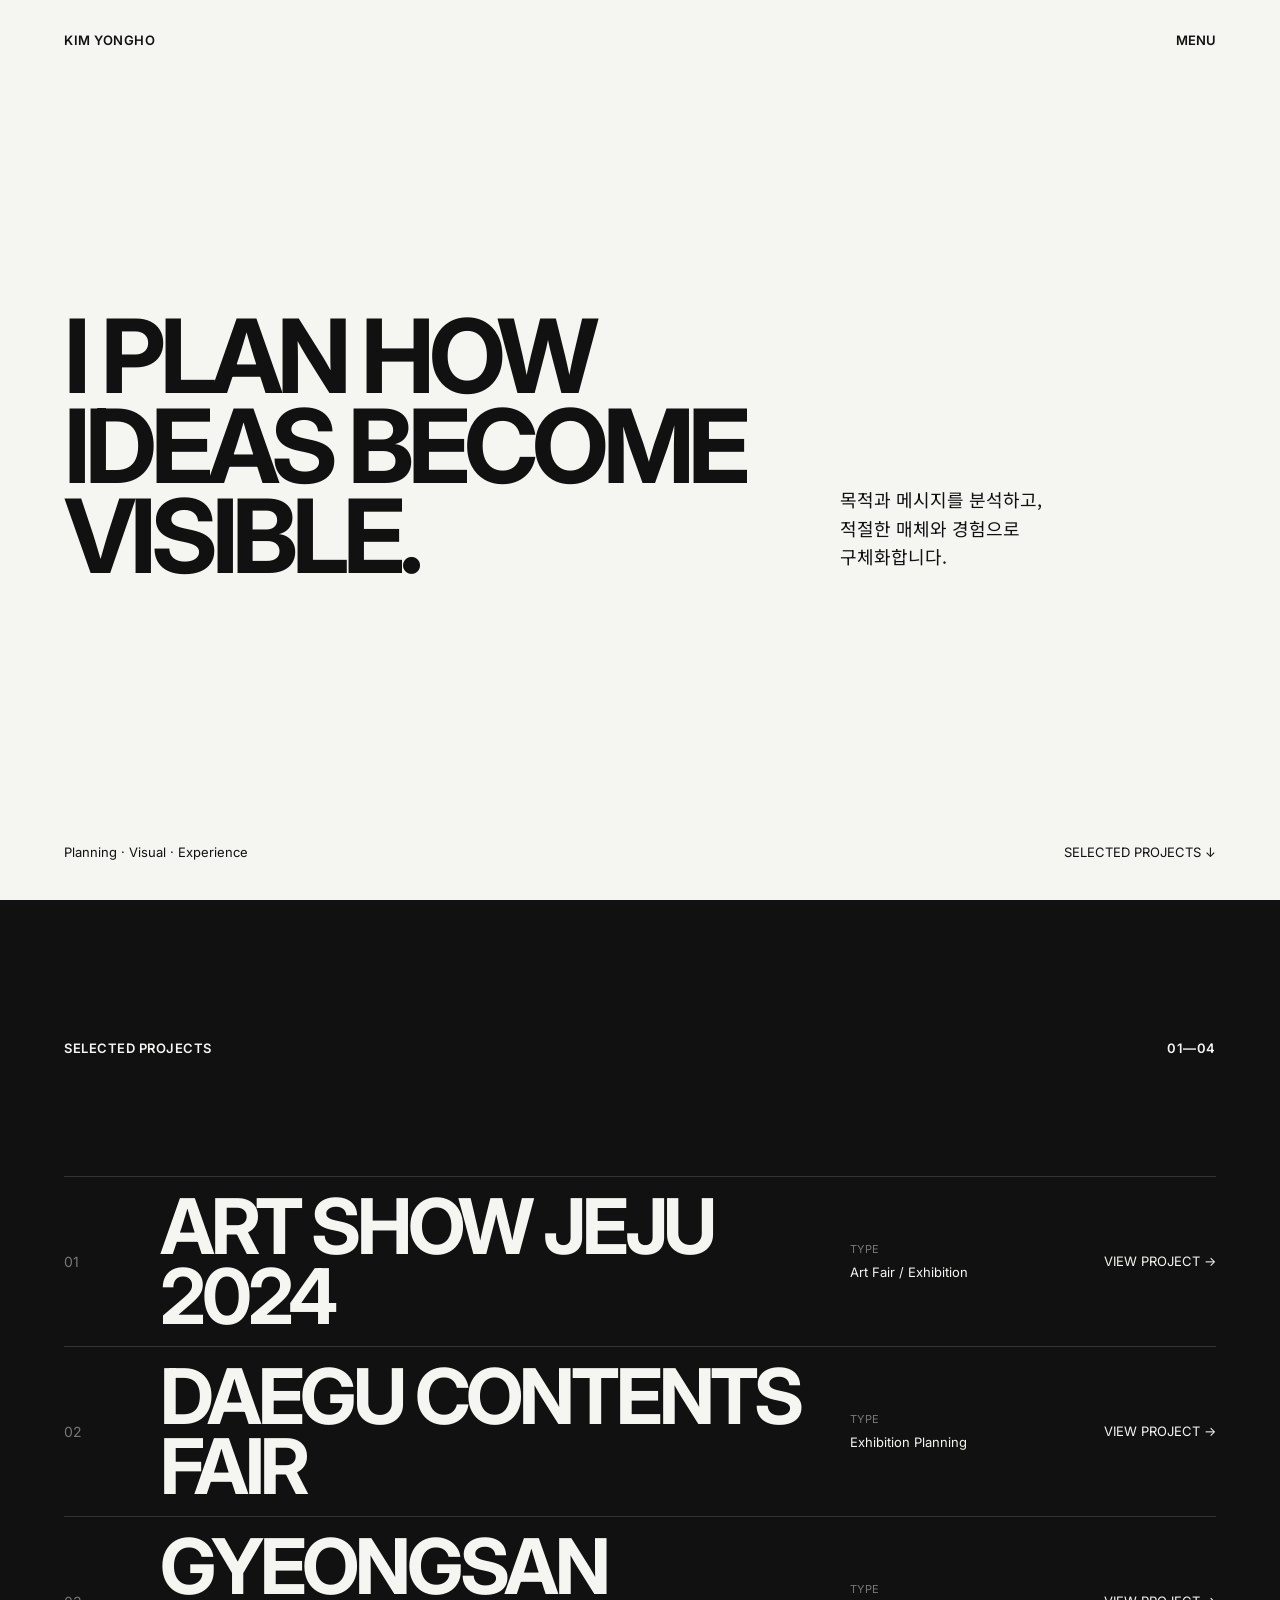
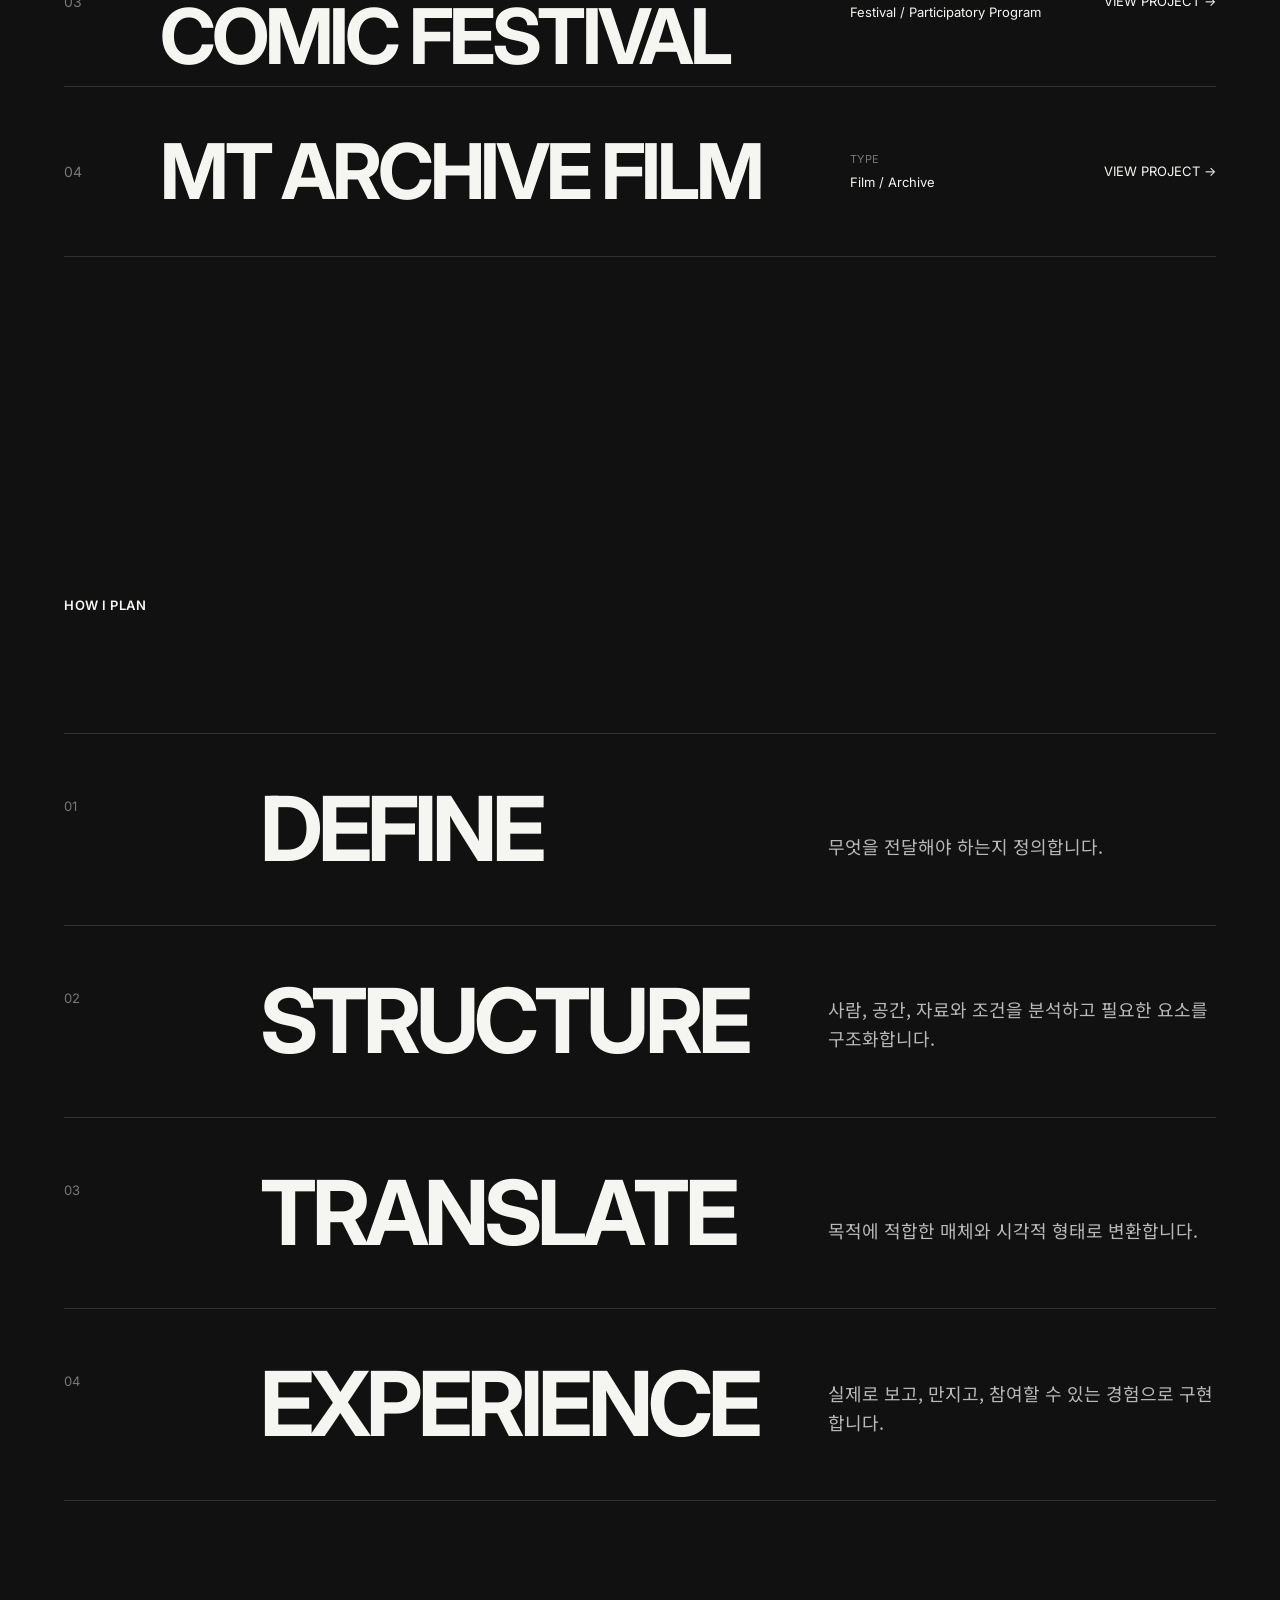
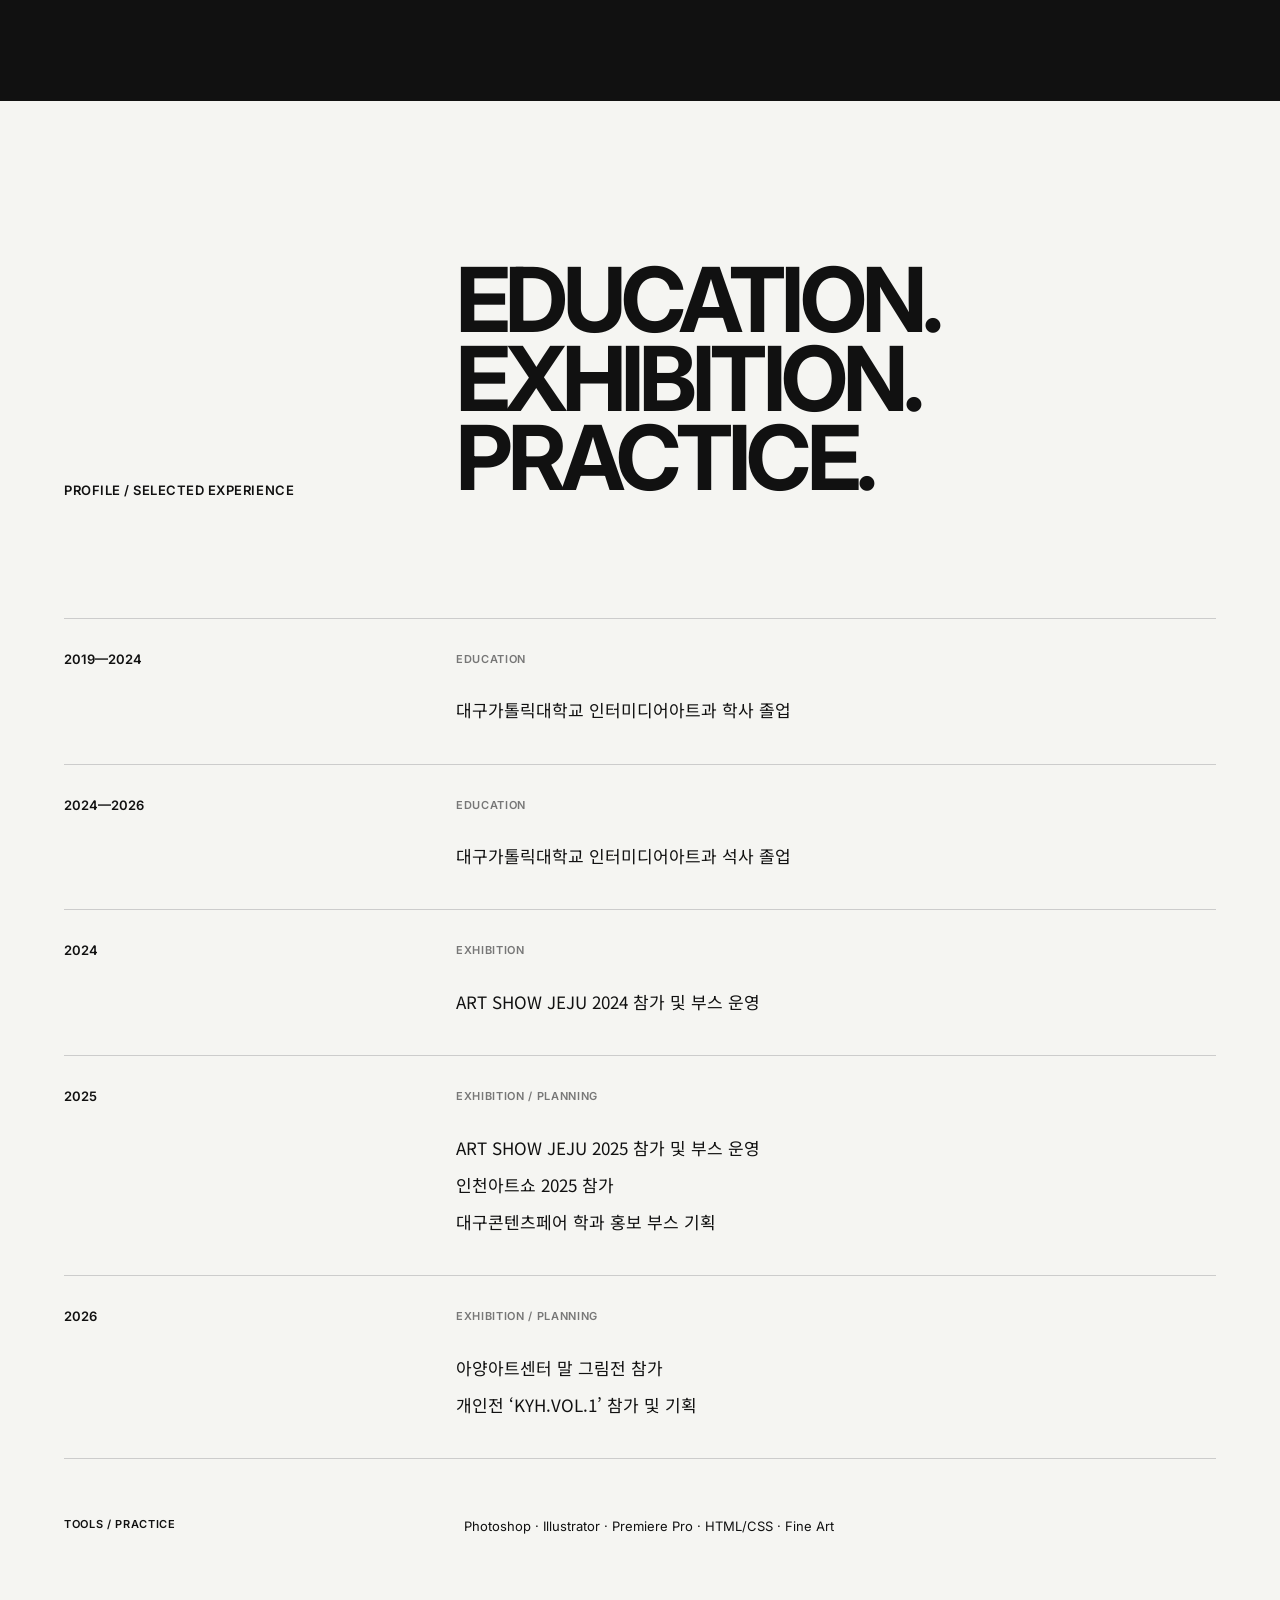
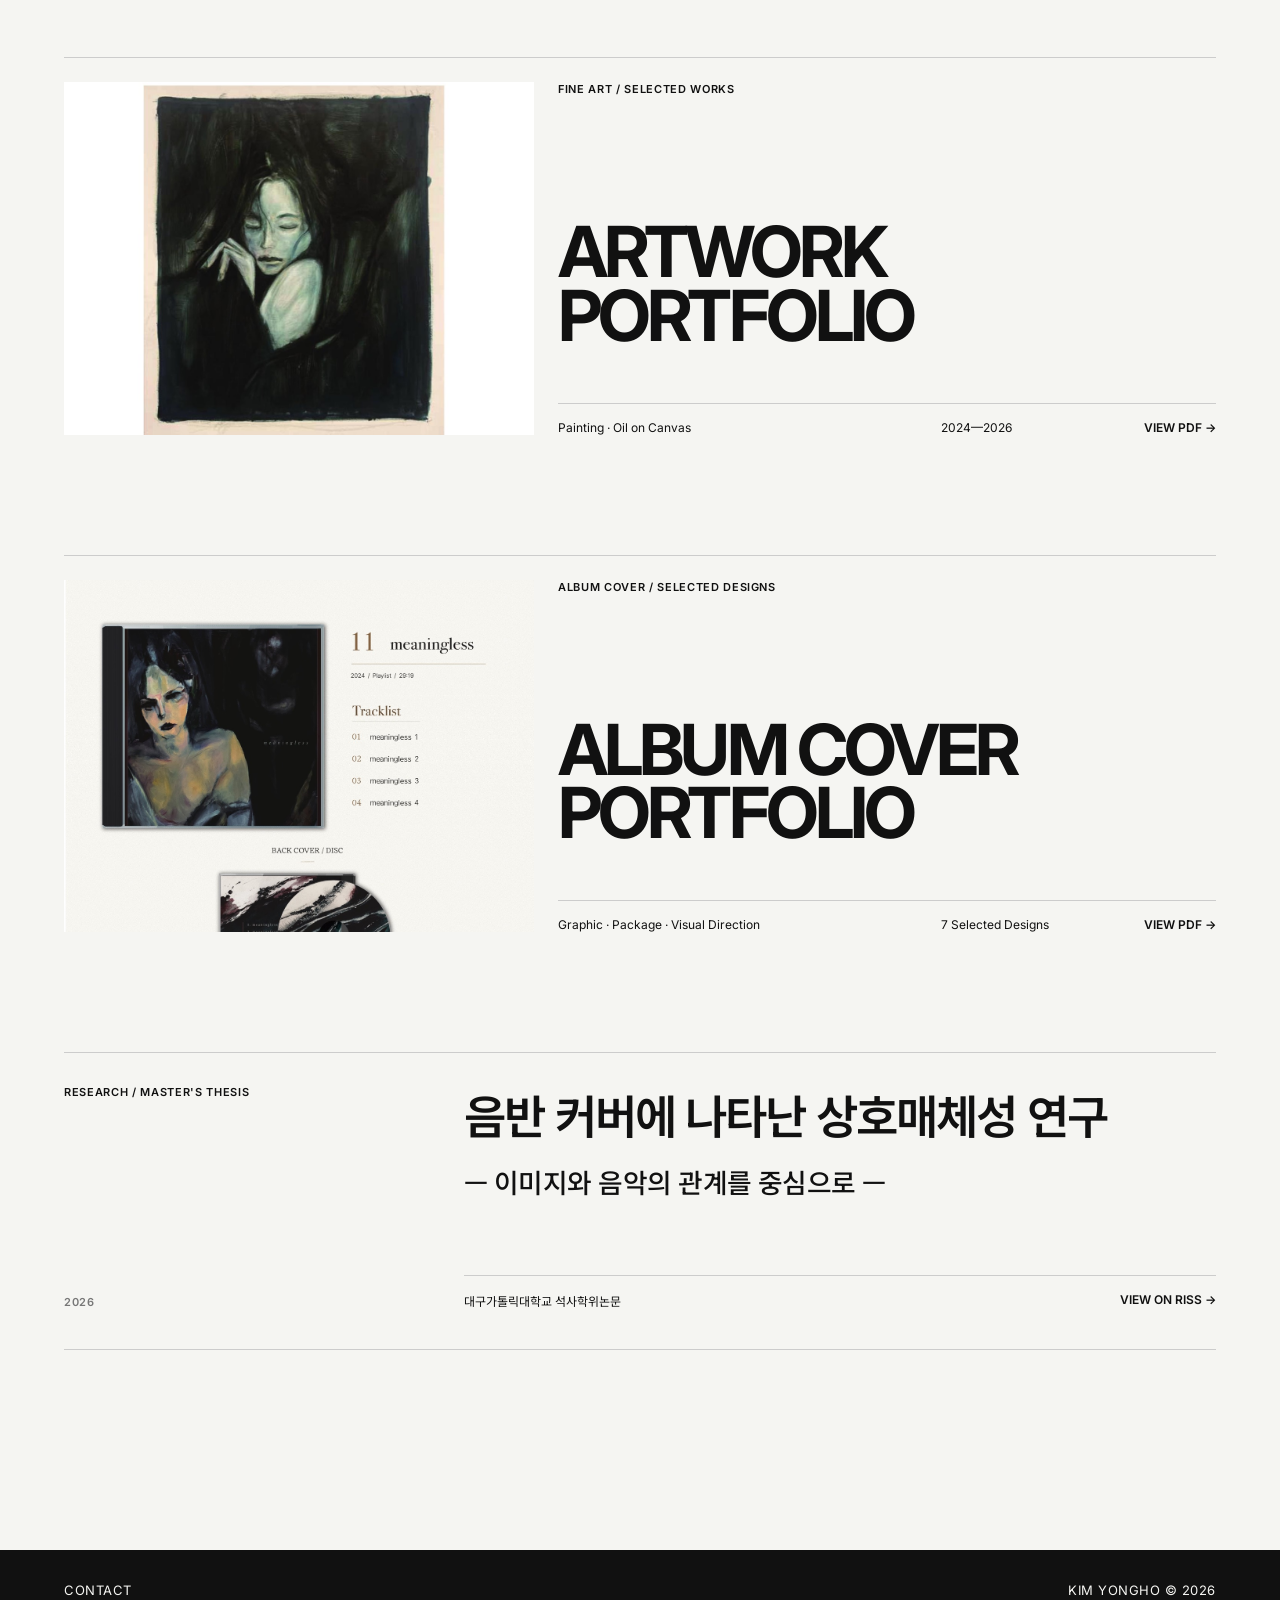
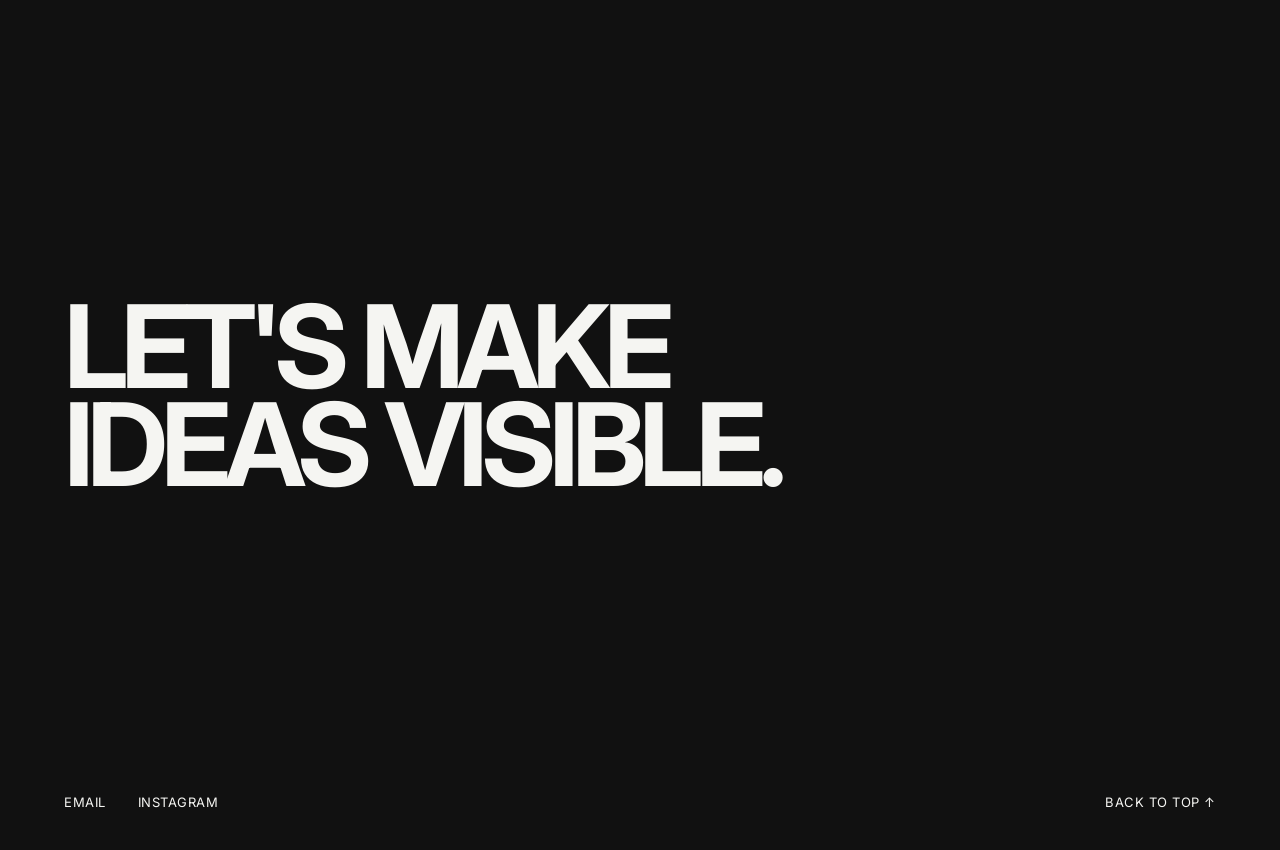
==== commit c17fb94f: "Add Gyeongsan Comic Festival project" ====
--- a/index.html
+++ b/index.html
@@ -15,7 +15,7 @@
     rel="stylesheet"
   >
 
-  <link rel="stylesheet" href="style.css?v=4">
+  <link rel="stylesheet" href="style.css?v=5">
 </head>
 
 
@@ -162,7 +162,7 @@
         </p>
 
         <p>
-          01—03
+          01—04
         </p>
 
       </div>
@@ -174,7 +174,7 @@
 
         <p class="projects-intro-copy">
           전시와 행사의 시작부터 현장 운영,<br>
-          기록까지 연결한 세 개의 프로젝트입니다.
+          기록까지 연결한 네 개의 프로젝트입니다.
         </p>
       </div>
 
@@ -205,7 +205,7 @@
         </div>
 
 
-        <div class="project-visual">
+        <div class="project-visual" hidden aria-hidden="true">
 
           <img
             class="project-image"
@@ -273,7 +273,7 @@
         </div>
 
 
-        <div class="project-visual">
+        <div class="project-visual" hidden aria-hidden="true">
 
           <img
             class="project-image"
@@ -320,12 +320,80 @@
 
       <!-- PROJECT 03 -->
 
-      <a href="projects/mtfilm.html" class="project project-03 project-index-entry">
+      <a href="projects/gyeongsan-festival.html" class="project project-03 project-index-entry">
 
         <div class="project-info">
 
           <p class="project-number">
             03
+          </p>
+
+          <h2>
+            GYEONGSAN<br>
+            COMIC FESTIVAL
+          </h2>
+
+          <p class="project-question">
+            지원이 중단된 상황에서<br>
+            행사를 어떻게 다시 설계할 것인가?
+          </p>
+
+        </div>
+
+
+        <div class="project-visual" hidden aria-hidden="true">
+
+          <img
+            class="project-image"
+            src="assets/images/gyeongsan-booth.jpg"
+            alt="경산만화축제 체험 부스 전경"
+          >
+
+        </div>
+
+
+        <div class="project-meta">
+
+          <div>
+            <p class="meta-label">
+              TYPE
+            </p>
+
+            <p>
+              Festival / Participatory Program
+            </p>
+          </div>
+
+
+          <div>
+            <p class="meta-label">
+              ROLE
+            </p>
+
+            <p>
+              Planning · Funding · Operation
+            </p>
+          </div>
+
+
+          <span class="project-link">
+            VIEW PROJECT →
+          </span>
+
+        </div>
+
+      </a>
+
+
+
+      <!-- PROJECT 04 -->
+
+      <a href="projects/mtfilm.html" class="project project-03 project-index-entry">
+
+        <div class="project-info">
+
+          <p class="project-number">
+            04
           </p>
 
           <h2>
@@ -341,7 +409,7 @@
         </div>
 
 
-        <div class="project-visual">
+        <div class="project-visual" hidden aria-hidden="true">
 
           <video
             class="project-video"
--- a/style.css
+++ b/style.css
@@ -314,6 +314,10 @@
   display: none;
 }
 
+.project-collection .project-visual[hidden] {
+  display: none !important;
+}
+
 .project-collection .project-index-entry + .project-index-entry {
   margin-top: 0;
 }
@@ -329,6 +333,12 @@
   .project-collection .project-index-entry.project-03 {
     display: grid;
     grid-template-columns: minmax(0, 1fr) 24px;
+  }
+
+  .project-collection .project-index-entry .project-visual,
+  .project-collection .project-index-entry.project-02 .project-visual,
+  .project-collection .project-index-entry.project-03 .project-visual {
+    display: none;
   }
 }
 
@@ -1912,6 +1922,12 @@
   color: #777777;
 }
 
+.gyeongsan-detail-media img {
+  max-height: 980px;
+  object-fit: cover;
+  object-position: center 58%;
+}
+
 
 /* =========================
    FEATURE
@@ -2736,4 +2752,10 @@
     display: grid;
     grid-template-columns: minmax(0, 1fr) 24px;
   }
-}
+
+  .project-collection .project-index-entry .project-visual,
+  .project-collection .project-index-entry.project-02 .project-visual,
+  .project-collection .project-index-entry.project-03 .project-visual {
+    display: none;
+  }
+}
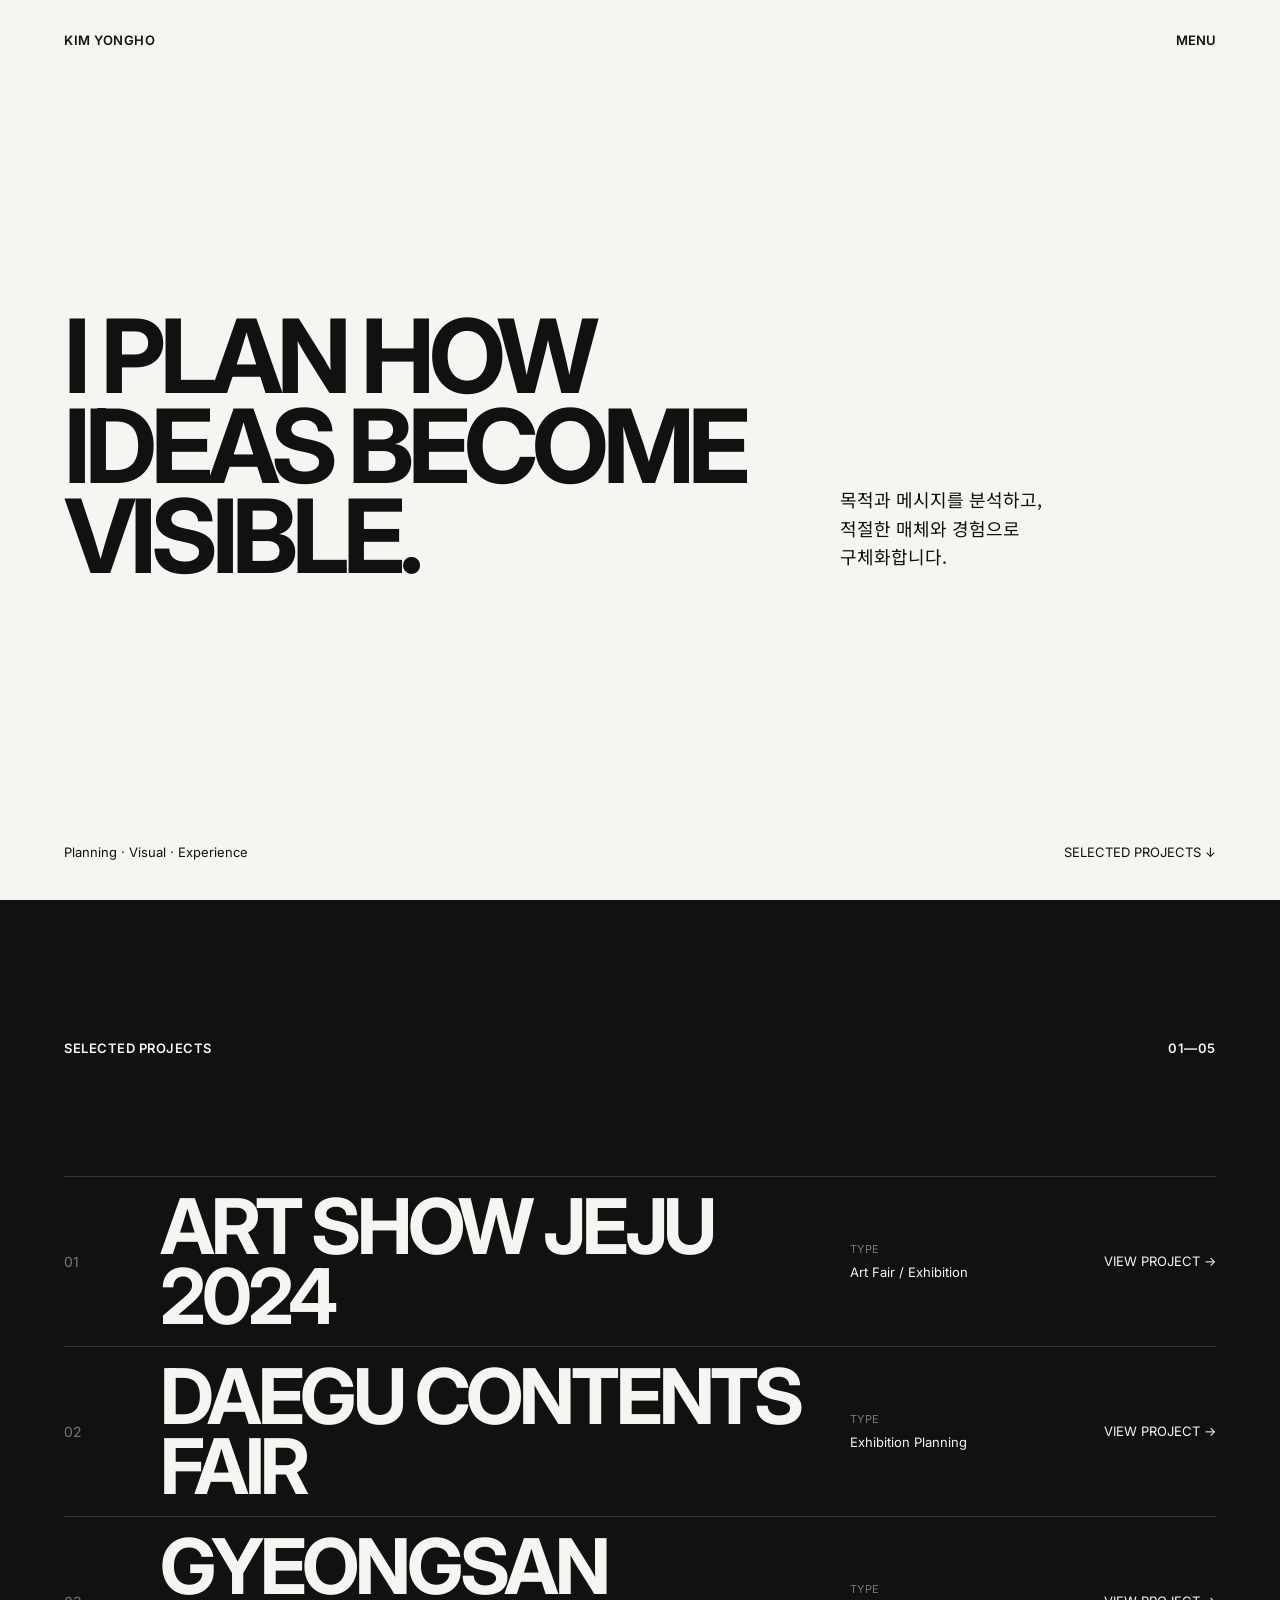
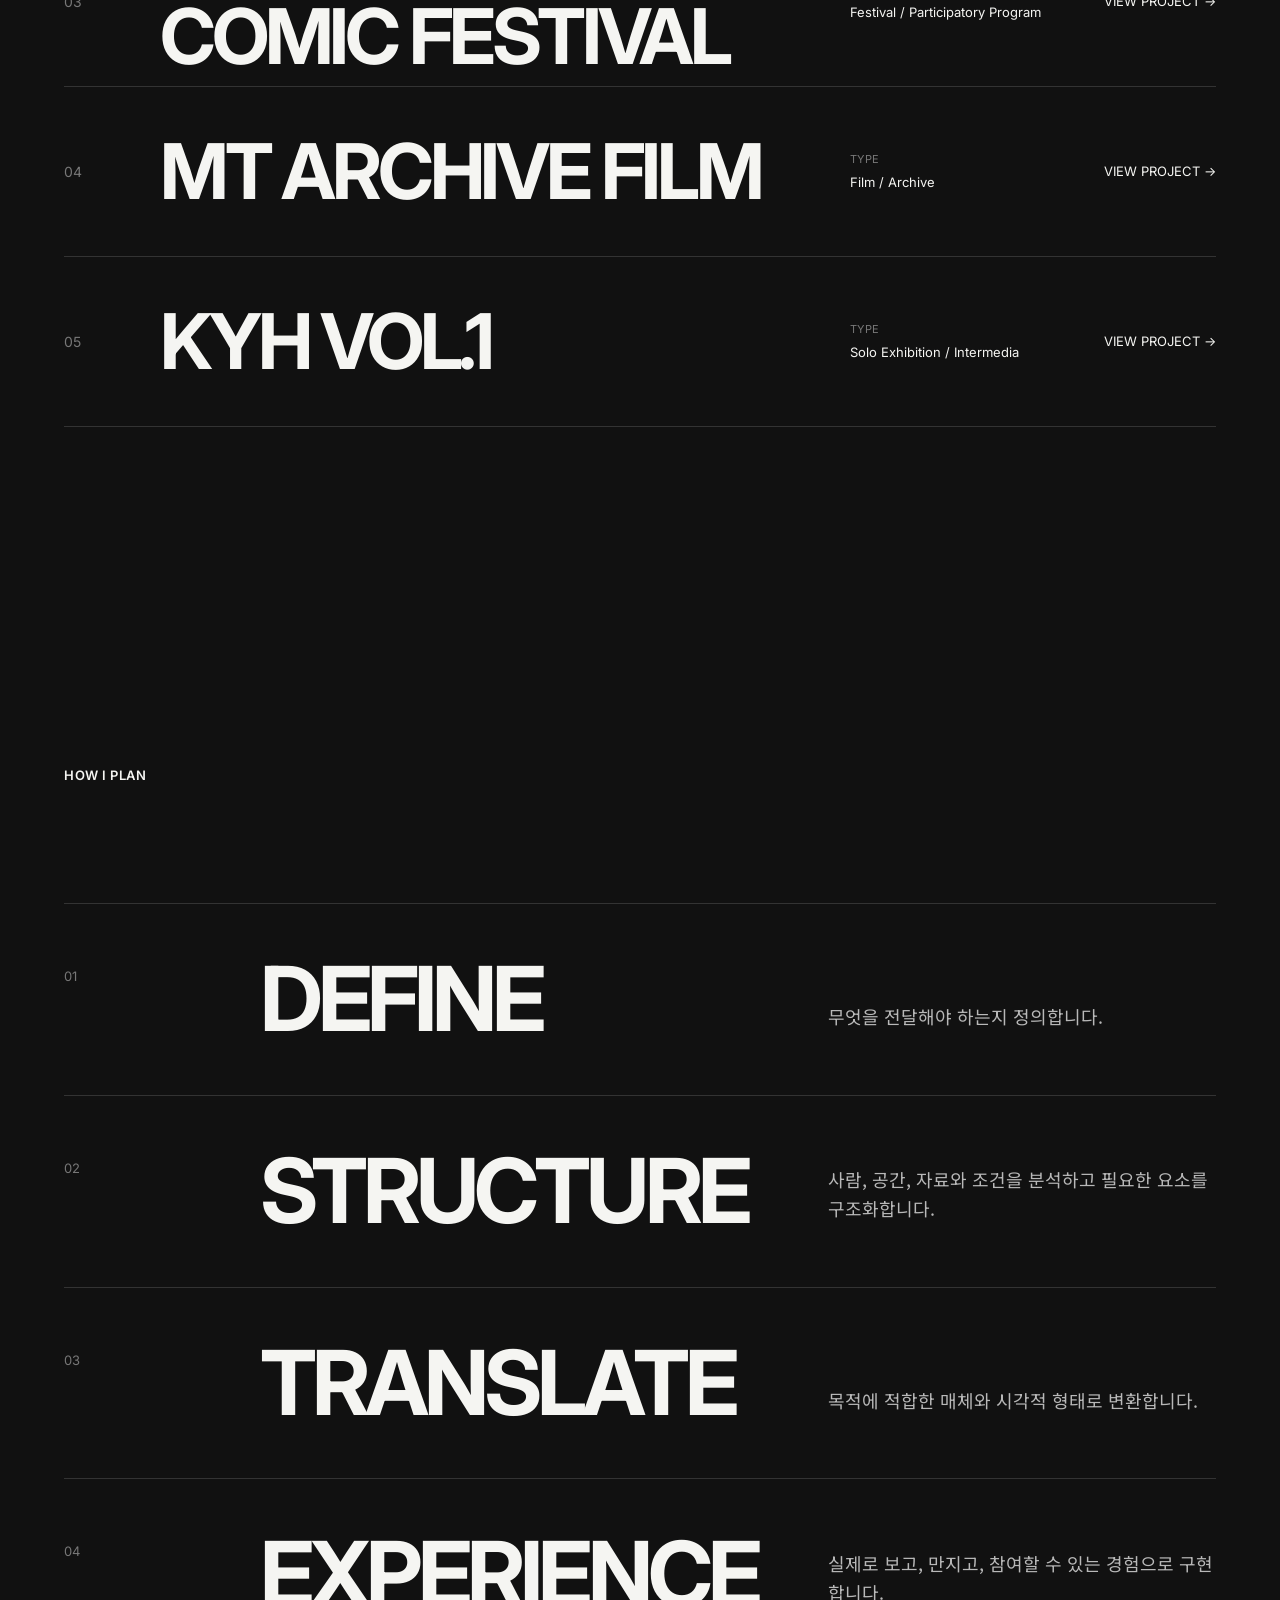
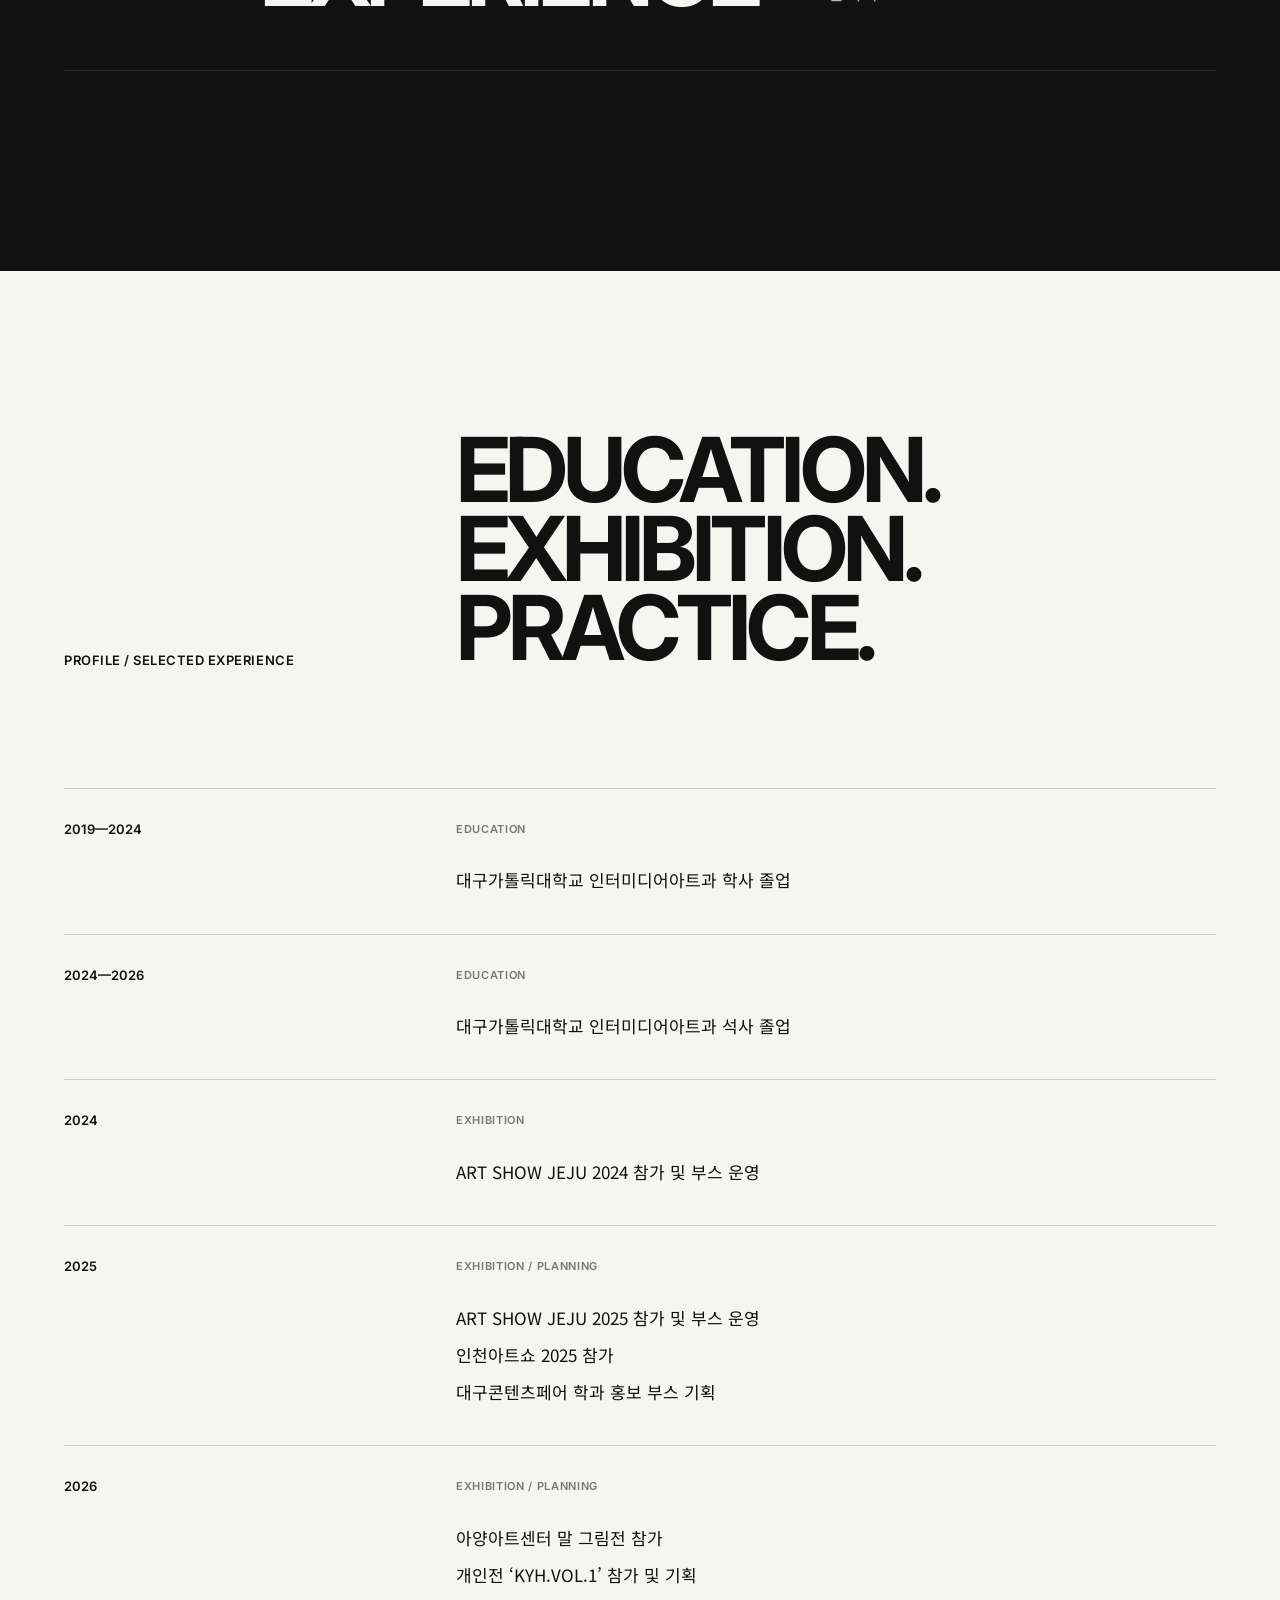
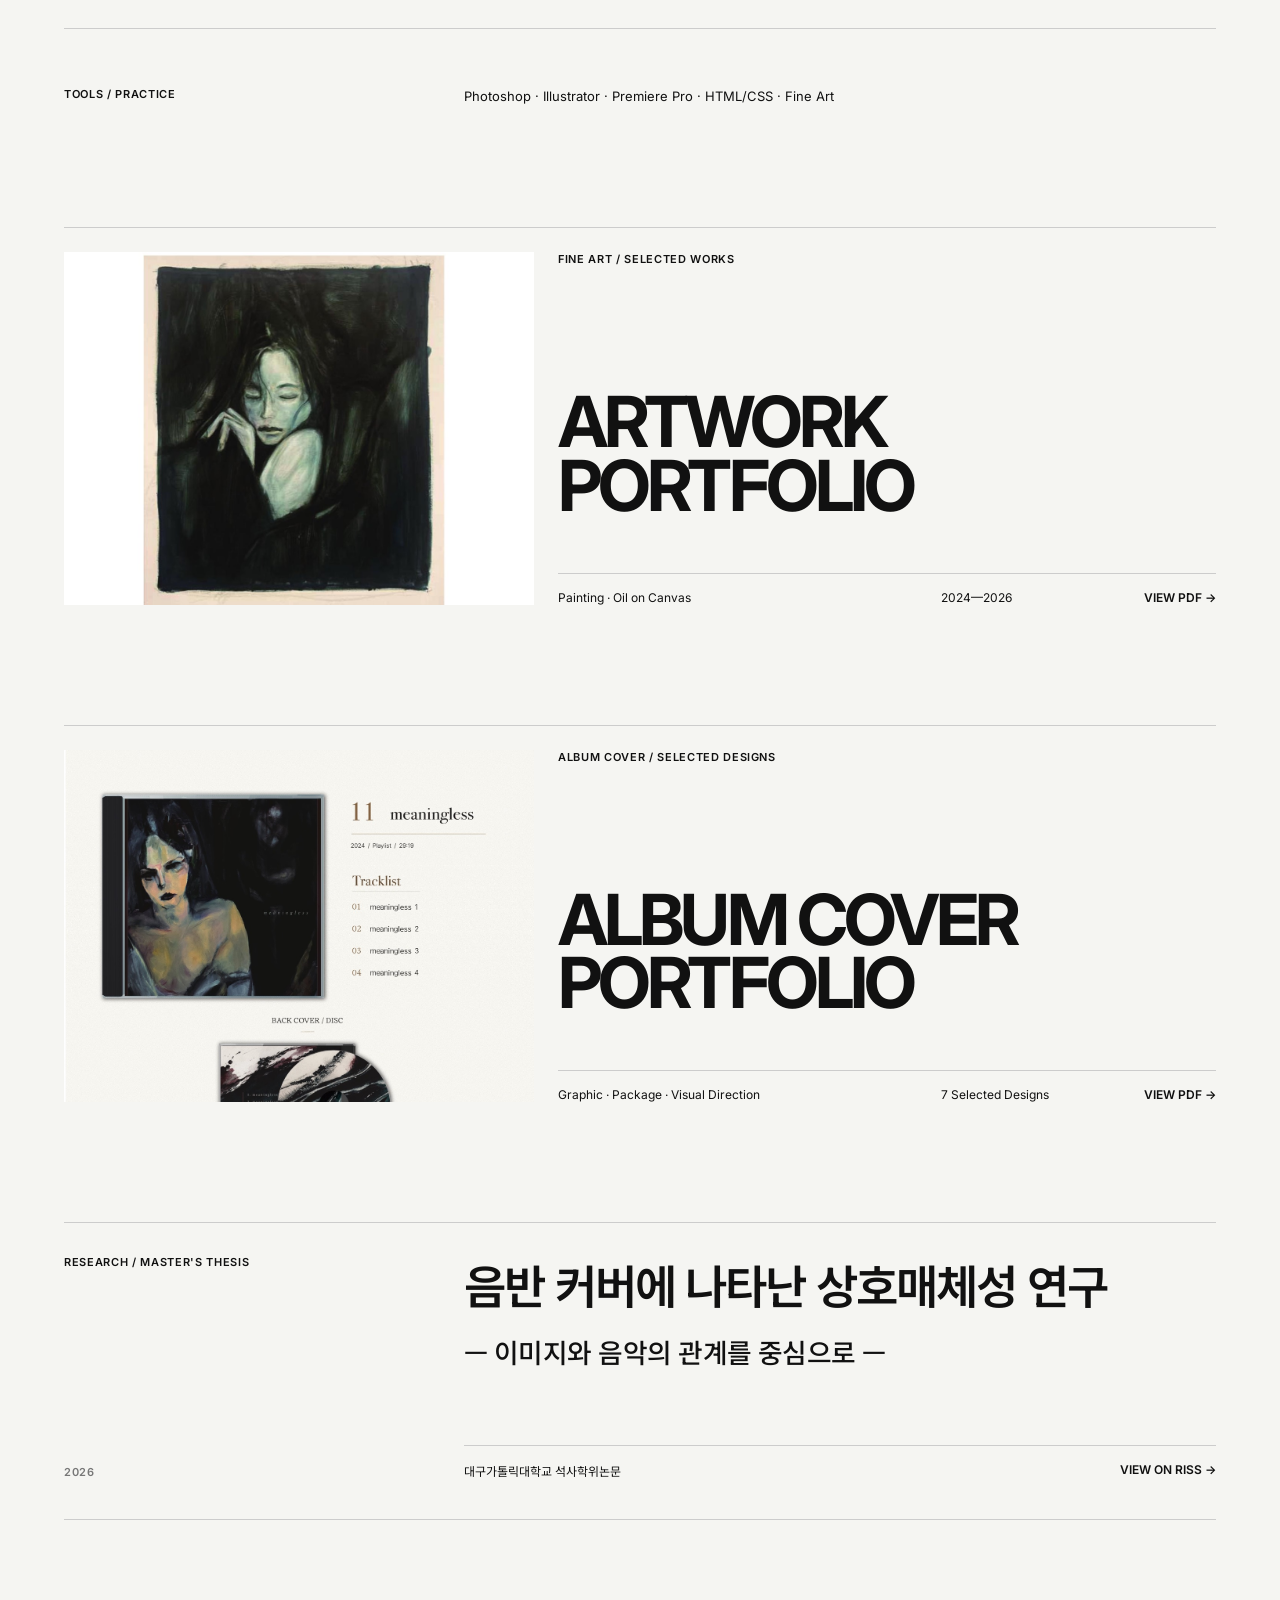
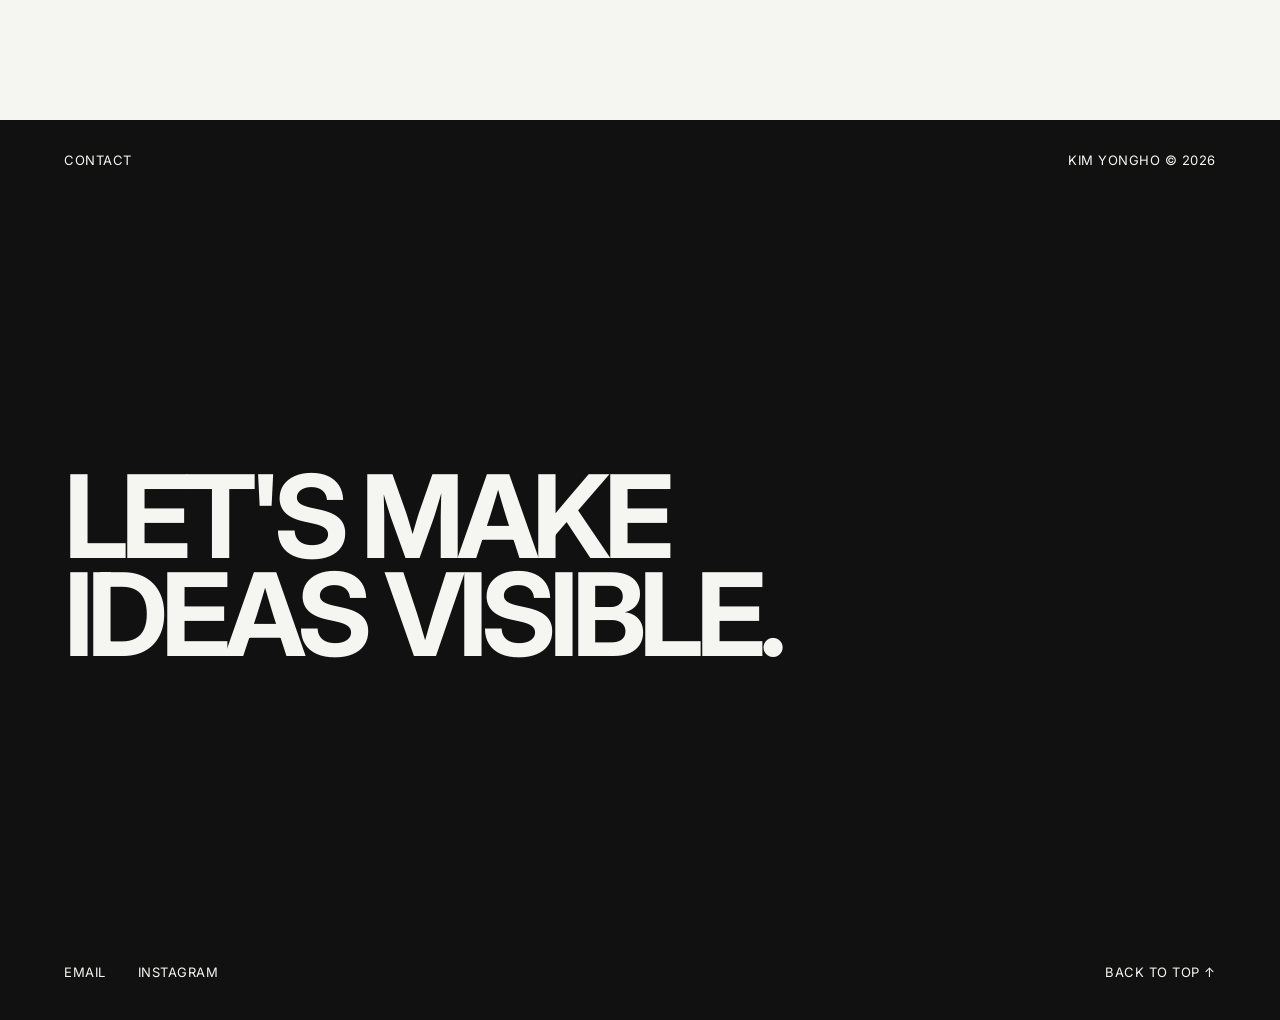
==== commit bcb35191: "Add KYH VOL.1 exhibition project" ====
--- a/index.html
+++ b/index.html
@@ -15,7 +15,7 @@
     rel="stylesheet"
   >
 
-  <link rel="stylesheet" href="style.css?v=5">
+  <link rel="stylesheet" href="style.css?v=6">
 </head>
 
 
@@ -162,7 +162,7 @@
         </p>
 
         <p>
-          01—04
+          01—05
         </p>
 
       </div>
@@ -174,7 +174,7 @@
 
         <p class="projects-intro-copy">
           전시와 행사의 시작부터 현장 운영,<br>
-          기록까지 연결한 네 개의 프로젝트입니다.
+          기록까지 연결한 다섯 개의 프로젝트입니다.
         </p>
       </div>
 
@@ -449,6 +449,73 @@
 
             <p>
               Planning · Editing
+            </p>
+          </div>
+
+
+          <span class="project-link">
+            VIEW PROJECT →
+          </span>
+
+        </div>
+
+      </a>
+
+
+
+      <!-- PROJECT 05 -->
+
+      <a href="projects/kyh-vol1.html" class="project project-03 project-index-entry">
+
+        <div class="project-info">
+
+          <p class="project-number">
+            05
+          </p>
+
+          <h2>
+            KYH VOL.1
+          </h2>
+
+          <p class="project-question">
+            음악과 이미지를<br>
+            어떻게 하나의 전시 경험으로 확장할 것인가?
+          </p>
+
+        </div>
+
+
+        <div class="project-visual" hidden aria-hidden="true">
+
+          <img
+            class="project-image"
+            src="assets/images/kyh-vol1-key-visual.jpg"
+            alt="KYH VOL.1 개인전 CD 키비주얼"
+          >
+
+        </div>
+
+
+        <div class="project-meta">
+
+          <div>
+            <p class="meta-label">
+              TYPE
+            </p>
+
+            <p>
+              Solo Exhibition / Intermedia
+            </p>
+          </div>
+
+
+          <div>
+            <p class="meta-label">
+              ROLE
+            </p>
+
+            <p>
+              Concept · Exhibition Planning · Curation · Visual Direction
             </p>
           </div>
 
--- a/style.css
+++ b/style.css
@@ -2731,9 +2731,305 @@
   }
 }
 
-/* PROJECT INDEX — keep the three projects as one compact table of contents */
+/* PROJECT INDEX — keep the projects as one compact table of contents */
 .projects-intro[hidden] {
   display: none;
+}
+
+/* =========================
+   KYH VOL.1
+========================= */
+
+.kyh-hero .detail-hero-main h1 {
+  font-size: clamp(76px, 10vw, 156px);
+}
+
+.kyh-detail-meta {
+  max-width: 860px;
+  grid-template-columns: 1fr 1.45fr 1fr;
+}
+
+.kyh-main-visual {
+  background: #e9e8e4;
+}
+
+.kyh-main-visual img {
+  max-height: none;
+  aspect-ratio: 1.42 / 1;
+  object-fit: contain;
+}
+
+.kyh-image-note {
+  display: flex;
+  justify-content: space-between;
+  gap: 24px;
+  padding-top: 14px;
+  color: #111111;
+  font-size: 11px;
+  letter-spacing: 0.06em;
+}
+
+.kyh-image-note p,
+.kyh-origin-media figure,
+.kyh-origin-media figcaption,
+.kyh-research-media,
+.kyh-research-media figcaption,
+.kyh-result-media,
+.kyh-result-media figcaption {
+  margin: 0;
+}
+
+.kyh-lead-copy {
+  font-size: 22px !important;
+  font-weight: 500;
+  line-height: 1.65 !important;
+  letter-spacing: -0.025em;
+}
+
+.kyh-origin-media {
+  display: grid;
+  grid-template-columns: 8fr 4fr;
+  gap: 24px;
+  align-items: end;
+  padding: 0 64px 180px;
+}
+
+.kyh-origin-media img {
+  display: block;
+  width: 100%;
+  aspect-ratio: 4 / 3;
+  object-fit: cover;
+  object-position: center 52%;
+}
+
+.kyh-origin-media figcaption,
+.kyh-concept-grid figcaption,
+.kyh-curation-grid figcaption,
+.kyh-space-grid figcaption {
+  padding-top: 12px;
+  color: #777777;
+  font-size: 11px;
+  letter-spacing: 0.03em;
+}
+
+.kyh-origin-media > p {
+  margin: 0;
+  padding-bottom: 24px;
+  font-size: clamp(48px, 6.5vw, 104px);
+  font-weight: 700;
+  line-height: 0.86;
+  letter-spacing: -0.055em;
+}
+
+.kyh-format-flow {
+  grid-column: 2 / -1;
+  display: grid;
+  grid-template-columns: 1fr auto 1fr auto 1fr auto 1fr;
+  gap: 18px;
+  align-items: center;
+  margin-top: 80px;
+  padding-top: 20px;
+  border-top: 1px solid #333333;
+}
+
+.kyh-format-flow div {
+  display: flex;
+  flex-direction: column;
+  gap: 28px;
+}
+
+.kyh-format-flow div span,
+.kyh-format-flow > span {
+  color: #777777;
+  font-size: 11px;
+}
+
+.kyh-format-flow strong {
+  font-size: 13px;
+  font-weight: 600;
+}
+
+.kyh-concept-grid,
+.kyh-research + .detail-media-grid {
+  background: #111111;
+  color: #f5f5f2;
+}
+
+.kyh-concept-grid {
+  padding-top: 0;
+}
+
+.kyh-concept-grid img,
+.kyh-curation-grid img {
+  aspect-ratio: 4 / 5;
+  object-fit: cover;
+}
+
+.kyh-space-grid img {
+  aspect-ratio: 4 / 3;
+  object-fit: cover;
+}
+
+.kyh-space-grid figure:first-child img {
+  object-position: center 48%;
+}
+
+.kyh-space-grid figure:last-child img {
+  object-position: center 46%;
+}
+
+.kyh-research-media {
+  margin-top: 120px;
+}
+
+.kyh-research-media img,
+.kyh-result-media img {
+  display: block;
+  width: 100%;
+  aspect-ratio: 16 / 9;
+  object-fit: cover;
+}
+
+.kyh-research-media img {
+  object-position: center 48%;
+}
+
+.kyh-research-media figcaption {
+  display: flex;
+  justify-content: space-between;
+  gap: 24px;
+  padding-top: 14px;
+  border-top: 1px solid transparent;
+  font-size: 11px;
+  letter-spacing: 0.05em;
+  color: #aaaaaa;
+}
+
+.kyh-result-media {
+  margin-top: 120px;
+}
+
+.kyh-result-media img {
+  object-position: center 52%;
+}
+
+.kyh-result-media figcaption {
+  padding-top: 12px;
+  color: #777777;
+  font-size: 11px;
+  letter-spacing: 0.04em;
+}
+
+.kyh-result-facts {
+  margin-top: 96px;
+  border-top: 1px solid #cccccc;
+}
+
+.kyh-result-facts > div {
+  display: grid;
+  grid-template-columns: 2fr 7fr;
+  gap: 24px;
+  align-items: baseline;
+  padding: 30px 0;
+  border-bottom: 1px solid #cccccc;
+}
+
+.kyh-result-facts span {
+  color: #777777;
+  font-size: 11px;
+  font-weight: 500;
+  letter-spacing: 0.05em;
+}
+
+.kyh-result-facts strong {
+  font-size: clamp(30px, 4vw, 64px);
+  line-height: 1;
+  letter-spacing: -0.045em;
+}
+
+@media (max-width: 768px) {
+  .kyh-hero .detail-hero-main h1 {
+    font-size: clamp(62px, 20vw, 94px);
+  }
+
+  .kyh-detail-meta {
+    grid-template-columns: 1fr;
+  }
+
+  .kyh-main-visual img {
+    aspect-ratio: auto;
+  }
+
+  .kyh-image-note,
+  .kyh-research-media figcaption {
+    flex-direction: column;
+    gap: 8px;
+  }
+
+  .kyh-lead-copy {
+    font-size: 19px !important;
+  }
+
+  .kyh-origin-media {
+    grid-template-columns: 1fr;
+    gap: 56px;
+    padding: 0 24px 100px;
+  }
+
+  .kyh-origin-media img {
+    aspect-ratio: 4 / 5;
+  }
+
+  .kyh-origin-media > p {
+    font-size: clamp(48px, 17vw, 76px);
+  }
+
+  .kyh-format-flow {
+    grid-template-columns: 1fr;
+    gap: 18px;
+    margin-top: 64px;
+  }
+
+  .kyh-format-flow div {
+    flex-direction: row;
+    justify-content: space-between;
+    gap: 18px;
+    padding-bottom: 18px;
+    border-bottom: 1px solid #333333;
+  }
+
+  .kyh-format-flow > span {
+    display: none;
+  }
+
+  .kyh-concept-grid img,
+  .kyh-curation-grid img {
+    aspect-ratio: 4 / 5;
+  }
+
+  .kyh-research-media,
+  .kyh-result-media {
+    margin-top: 72px;
+  }
+
+  .kyh-research-media img,
+  .kyh-result-media img {
+    aspect-ratio: 4 / 3;
+  }
+
+  .kyh-result-facts {
+    margin-top: 64px;
+  }
+
+  .kyh-result-facts > div {
+    grid-template-columns: 1fr;
+    gap: 14px;
+    padding: 28px 0;
+  }
+
+  .kyh-result-facts strong {
+    font-size: clamp(28px, 9vw, 44px);
+  }
 }
 
 .project-collection .project-index-entry + .project-index-entry {
